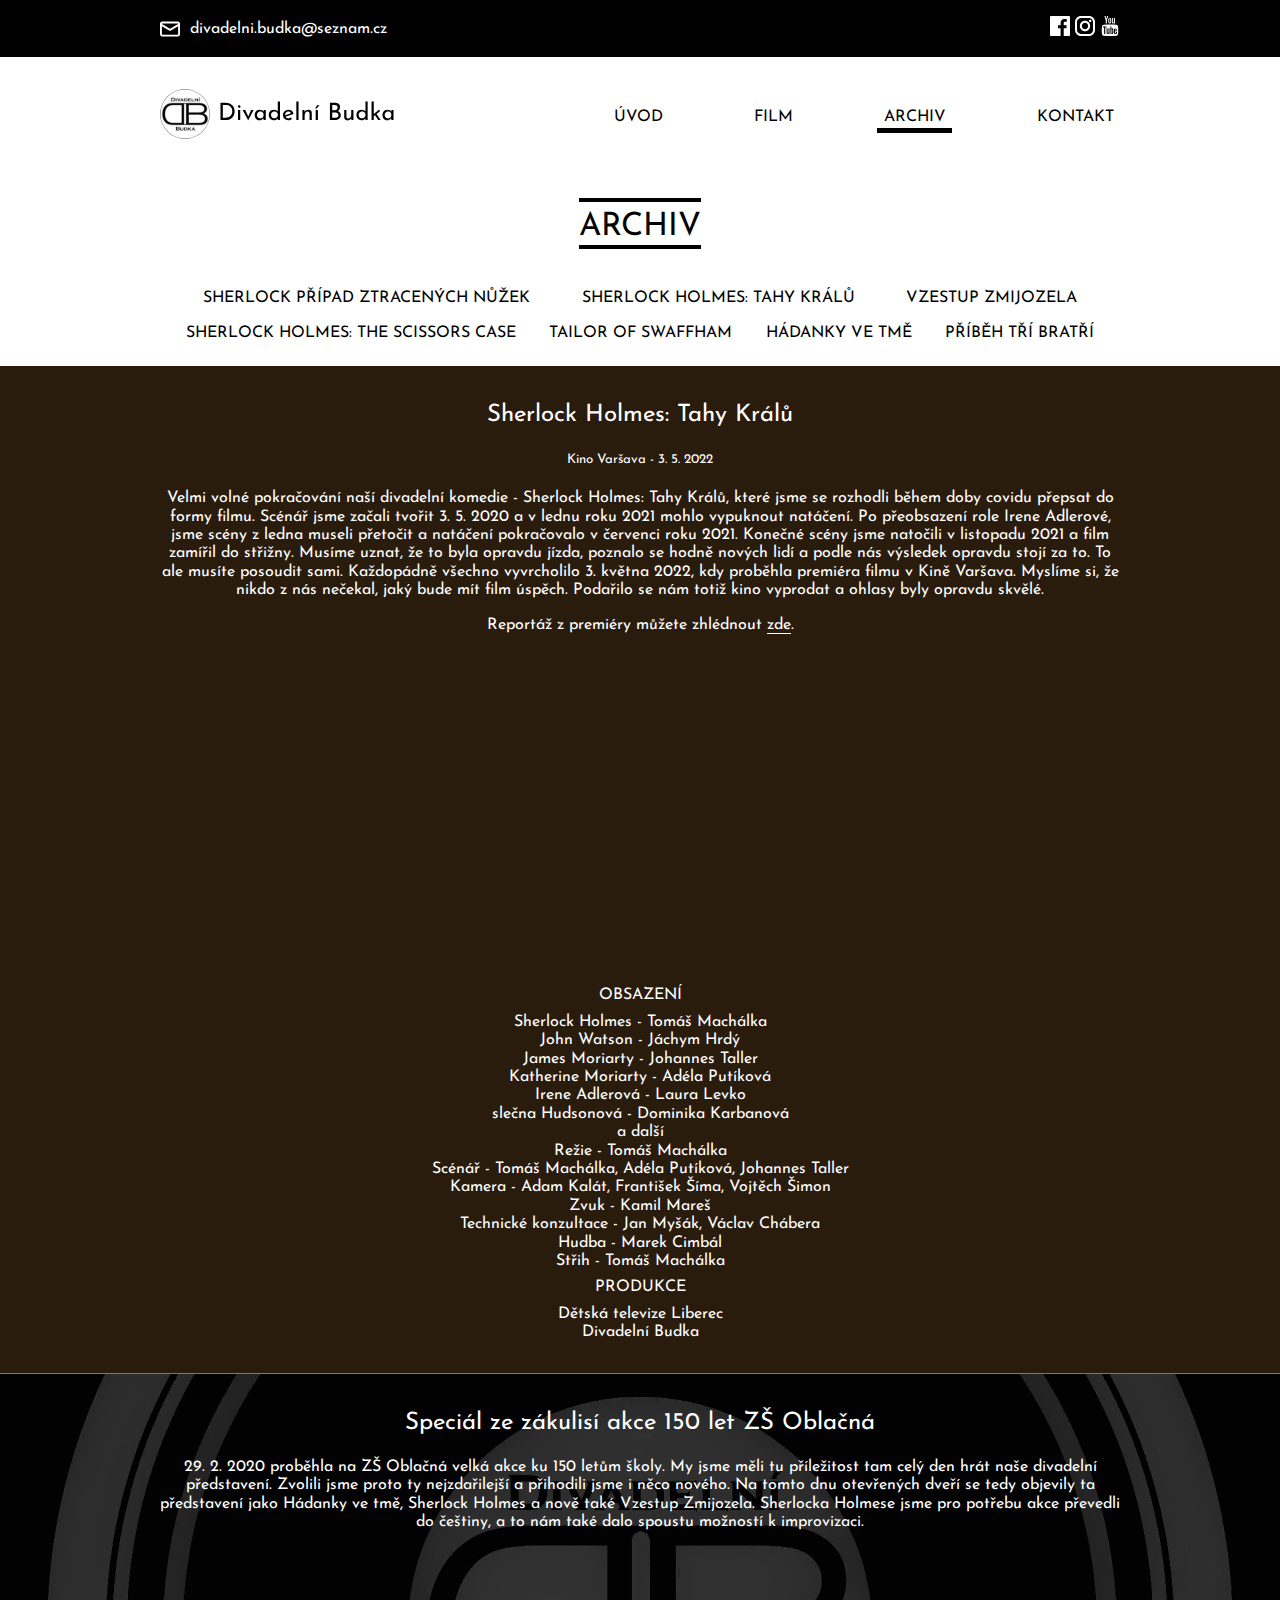
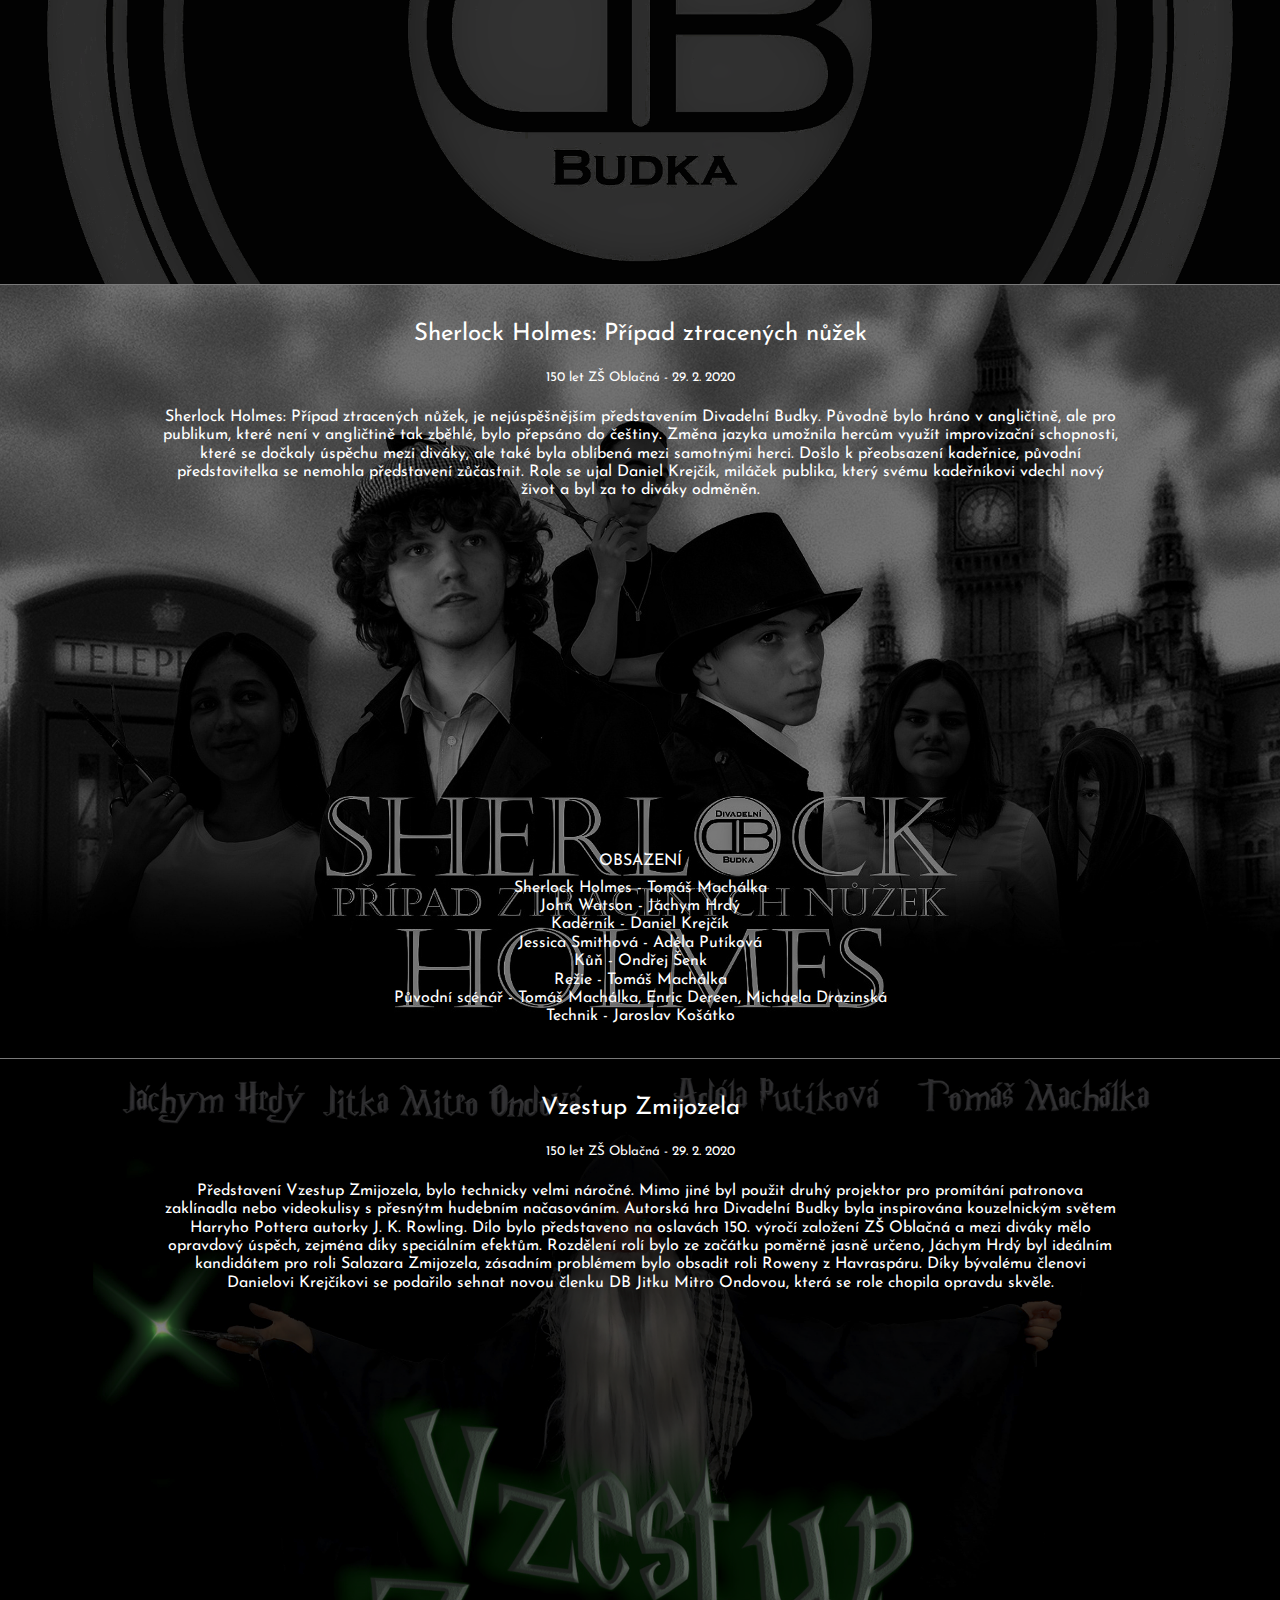
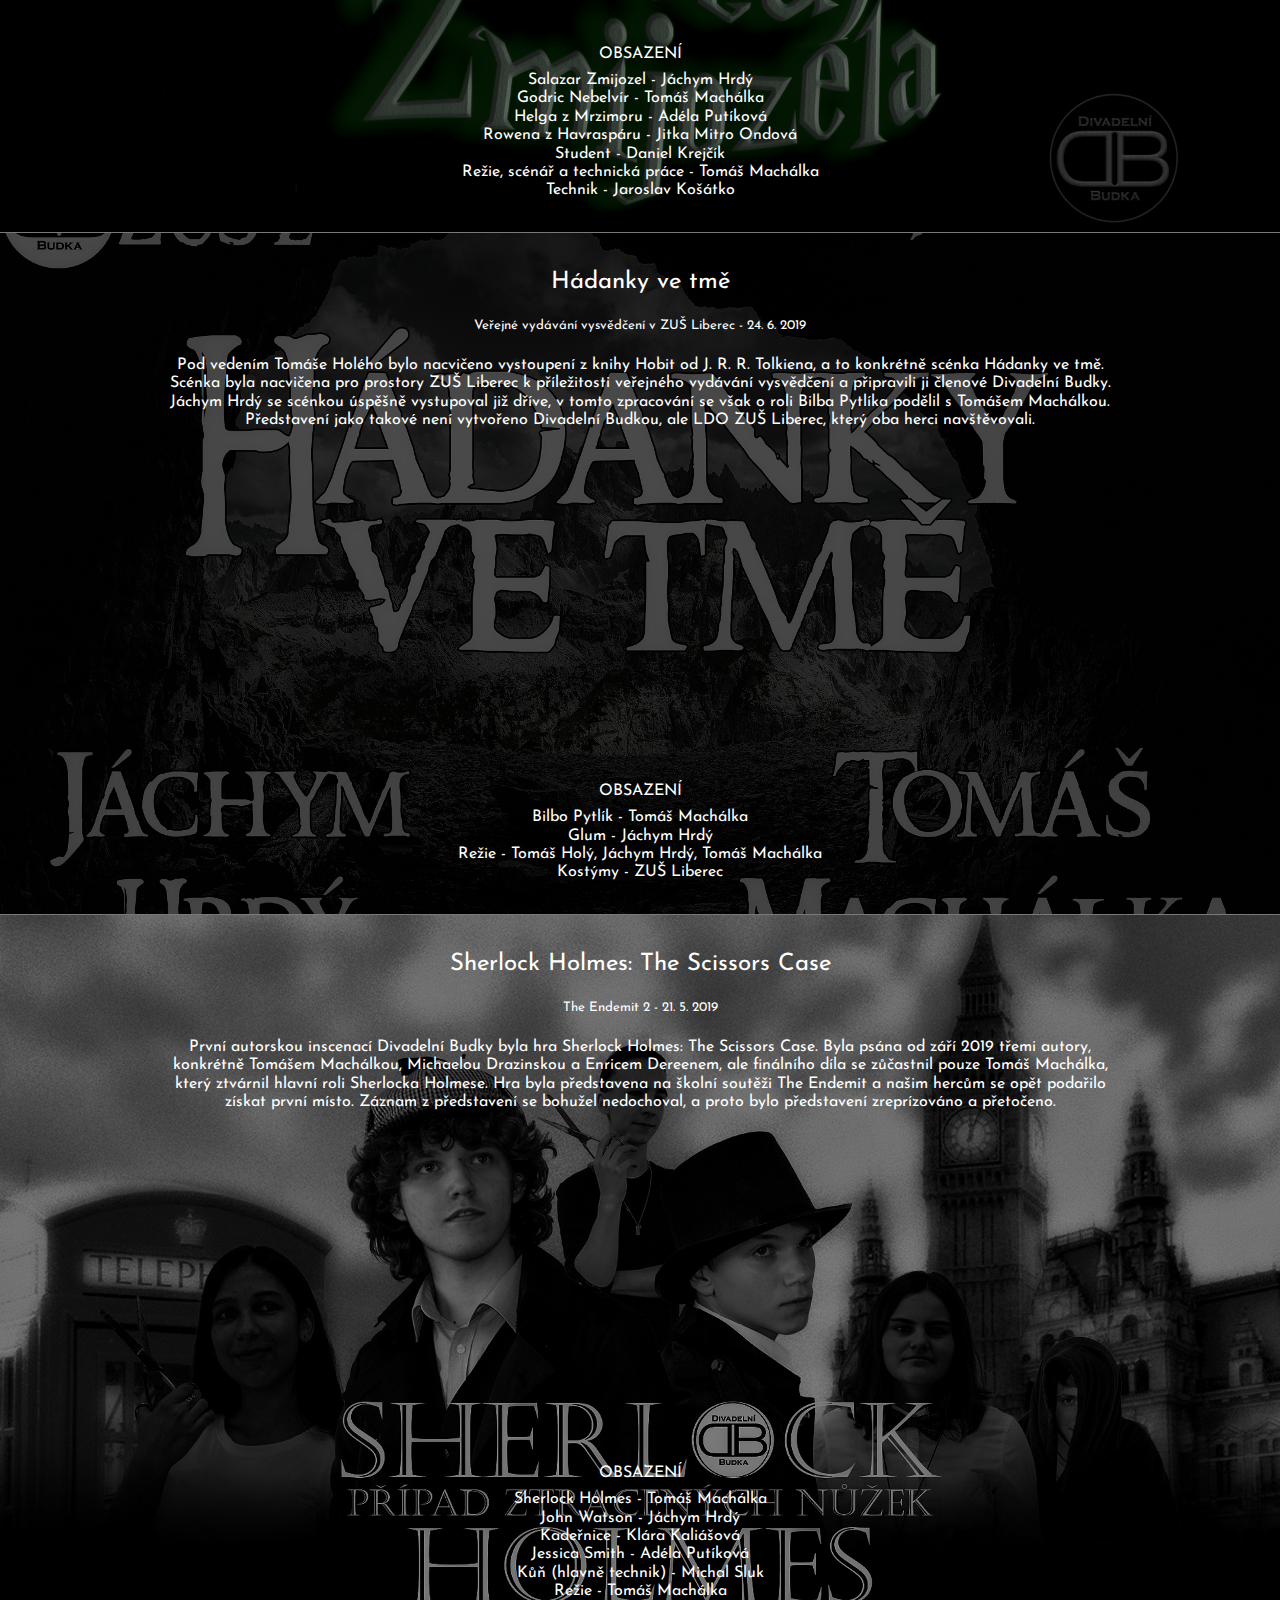
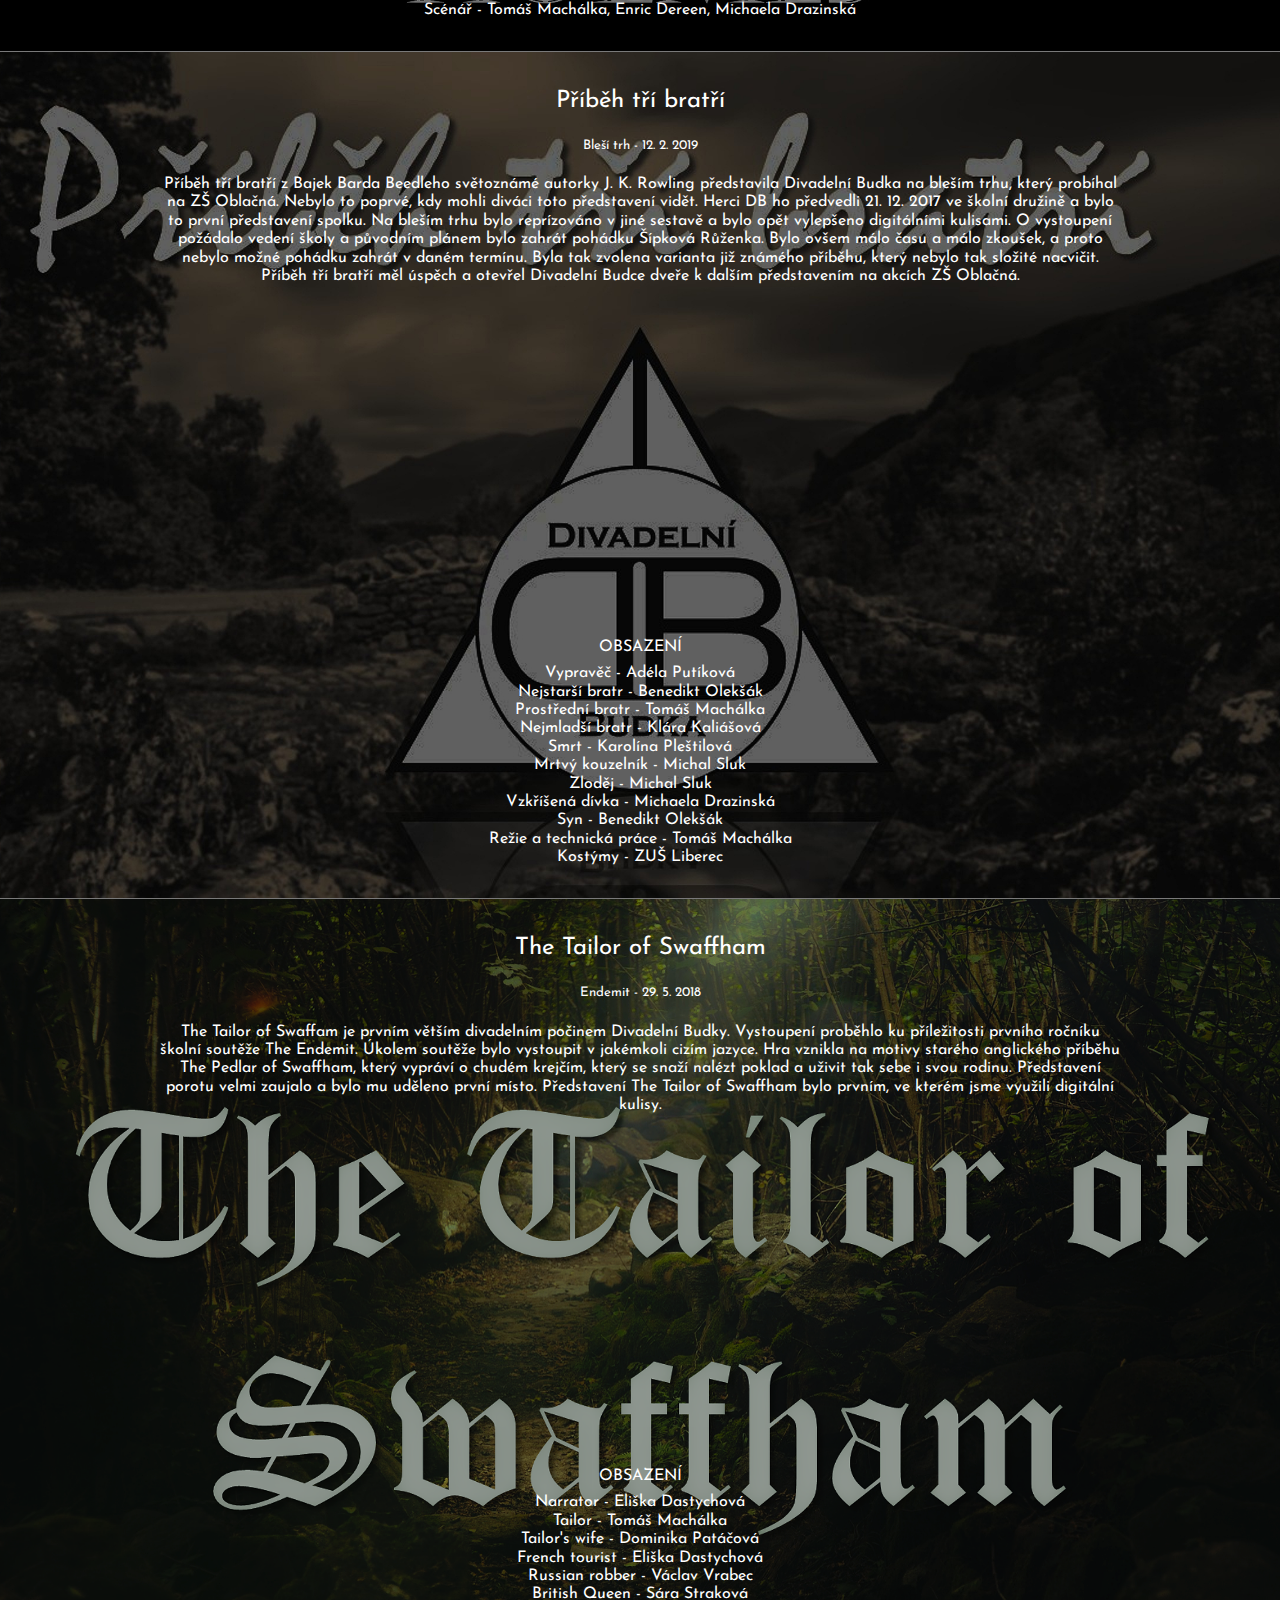
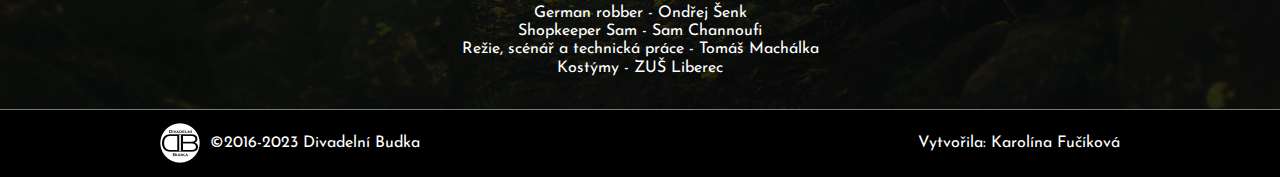
==== archiv.html @ d138148d "obsazení a velikosti img" ====
<!DOCTYPE html>
<html lang="cs">
<head>
    <meta charset="UTF-8">
    <meta http-equiv="X-UA-Compatible" content="IE=edge">
    <meta name="viewport" content="width=device-width, initial-scale=1.0">
    <link rel="shortcut icon" href="logo/DB-logo.png" type="image/x-icon">
    <link rel="stylesheet" href="./styles/main.css">
    <link rel="stylesheet" href="./styles/normalize.css">
    <link rel="stylesheet" href="./styles/hamburger.css">
    <link rel="preconnect" href="https://fonts.googleapis.com">
    <link rel="preconnect" href="https://fonts.gstatic.com" crossorigin>
    <link href="https://fonts.googleapis.com/css2?family=Josefin+Sans:ital,wght@0,300;0,400;0,700;1,400&display=swap" rel="stylesheet">
    <script src="./hamburger.js"></script>
    <title>Divadelní Budka | Archiv</title>
</head>
<body>
    <header class="header">
        <div class="header__blackline">
            <a class="header__email" href="mailto://divadelni.budka@seznam.cz">
                <img src="./logo/email-logo.svg" alt="email">
                <p class="header__email--text">divadelni.budka@seznam.cz</p>
            </a>
        <div class="header__social-networks">
            <a href="https://www.facebook.com/Divadelnibudka">
                <img src="./logo/facebook-logo.svg" alt="Facebook">
            </a>
            <a href="https://www.instagram.com/divadelni.budka/">
                <img src="./logo/instagram-logo.svg" alt="Instagram">
            </a>
            <a href="https://www.youtube.com/@divadelnibudka9153">
                <img src="./logo/youtube-logo.svg" alt="YouTube">
            </a>
        </div>
    </div>
    <div class="header__navigace">
        <div class="hamburger-row">
            <div class="navbar__logoipsum">
                <a href="./index.html" class="navbar__logo img-responsive header__logo"><img src="./logo/DB-nazev.svg" alt="Divadelní Budka"></a>
            </div>
                <a href="javascript:void(0)" class="hamburger hamburger-btn hamburger-zone">
                    <span></span>
                    <span></span>
                    <span></span>
                </a>
            </div>
            <nav class="navbar hamburger-nav hamburger-zone">
                <menu class="nav__pages">
                    <li class="nav-item">
                        <a class="nav-link" href="./index.html">ÚVOD</a>
                    </li>
                    <li class="nav-item">
                        <a class="nav-link" href="./film.html">FILM</a>
                    </li>
                    <li class="nav-item this-page">
                        <a class="nav-link" href="./archiv.html">ARCHIV</a>
                    </li>
                    <li class="nav-item">
                        <a class="nav-link" href="./kontakt.html">KONTAKT</a>
                    </li>
                </menu>
            </nav>
        </div>
    </header>
    <main>
        <div class="h1__blok"><h1 class="nadpis-h1">ARCHIV</h1></div>
        <div class="archiv__obsah">
            <a href="#Pripad-ztracenych-nuzek">SHERLOCK PŘÍPAD ZTRACENÝCH NŮŽEK</a>
            <a href="#Tahy-kralu">SHERLOCK HOLMES: TAHY KRÁLŮ</a>
            <a href="#Vzestup-zmijozela">VZESTUP ZMIJOZELA</a>
            <a href="#The-scissors-case">SHERLOCK HOLMES: THE SCISSORS CASE</a>
            <a href="#Tailor-of-Swaffham">TAILOR OF SWAFFHAM</a>
            <a href="#Hadanky-ve-tme">HÁDANKY VE TMĚ</a>
            <a href="#Tri-bratri">PŘÍBĚH TŘÍ BRATŘÍ</a>
        </div>
        <section class="archiv__Tahy-kralu" id="Tahy-kralu">
            <h2>Sherlock Holmes: Tahy Králů</h2>
            <h5>Kino Varšava - 3. 5. 2022</h5>
            <p>
                Velmi volné pokračování naší divadelní komedie - Sherlock Holmes: Tahy Králů, které jsme se rozhodli během doby covidu přepsat do formy filmu. Scénář jsme začali tvořit 3. 5. 2020 a v lednu roku 2021 mohlo vypuknout natáčení. Po přeobsazení role Irene Adlerové, jsme scény z ledna museli přetočit a natáčení pokračovalo v červenci roku 2021. Konečné scény jsme natočili v listopadu 2021 a film zamířil do střižny. Musíme uznat, že to byla opravdu jízda, poznalo se hodně nových lidí a podle nás výsledek opravdu stojí za to. To ale musíte posoudit sami. Každopádně všechno vyvrcholilo 3. května 2022, kdy proběhla premiéra filmu v Kině Varšava. Myslíme si, že nikdo z nás nečekal, jaký bude mít film úspěch. Podařilo se nám totiž kino vyprodat a ohlasy byly opravdu skvělé.
            </p>
            <p>Reportáž z premiéry můžete zhlédnout <a class="odkaz" href="https://www.youtube.com/watch?v=6dppQTS72eI">zde</a>.</p>
            <iframe class="youtube YT-desktop" src="https://www.youtube.com/embed/_wMPnLqng00" title="YouTube video player" allow="accelerometer; autoplay; clipboard-write; encrypted-media; gyroscope; picture-in-picture; web-share" allowfullscreen></iframe>
            <dl class="archiv__obsazeni">
                <dt>OBSAZENÍ</dt>
                    <dd>Sherlock Holmes - Tomáš Machálka</dd>
                    <dd>John Watson - Jáchym Hrdý</dd>
                    <dd>James Moriarty - Johannes Taller</dd>
                    <dd>Katherine Moriarty - Adéla Putíková</dd>
                    <dd>Irene Adlerová - Laura Levko</dd>
                    <dd>slečna Hudsonová - Dominika Karbanová</dd>
                    <dd>a další</dd>
                    <dd>Režie - Tomáš Machálka</dd>
                    <dd>Scénář - Tomáš Machálka, Adéla Putíková, Johannes Taller</dd>
                    <dd>Kamera - Adam Kalát, František Šíma, Vojtěch Šimon</dd>
                    <dd>Zvuk - Kamil Mareš</dd>
                    <dd>Technické konzultace - Jan Myšák, Václav Chábera</dd>
                    <dd>Hudba - Marek Cimbál</dd>
                    <dd>Střih - Tomáš Machálka</dd>
                <dt>PRODUKCE</dt>
                    <dd>Dětská televize Liberec</dd>
                    <dd>Divadelní Budka</dd>
            </dl>
        </section>
        <section class="archiv__Special" id="Special">
            <h2>Speciál ze zákulisí akce 150 let ZŠ Oblačná</h2>
            <p>29. 2. 2020 proběhla na ZŠ Oblačná velká akce ku 150 letům školy. My jsme měli tu příležitost tam celý den hrát naše divadelní představení. Zvolili jsme proto ty nejzdařilejší a přihodili jsme i něco nového. Na tomto dnu otevřených dveří se tedy objevily ta představení jako Hádanky ve tmě, Sherlock Holmes a nově také Vzestup Zmijozela. Sherlocka Holmese jsme pro potřebu akce převedli do češtiny, a to nám také dalo spoustu možností k improvizaci.</p>
            <iframe class="youtube YT-desktop" src="https://www.youtube.com/embed/muy4hFz725M" title="YouTube video player" allow="accelerometer; autoplay; clipboard-write; encrypted-media; gyroscope; picture-in-picture; web-share" allowfullscreen></iframe>
        </section>
        <section class="archiv__Pripad-ztracenych-nuzek" id="Pripad-ztracenych-nuzek">
            <h2>Sherlock Holmes: Případ ztracených nůžek</h2>
            <h5>150 let ZŠ Oblačná - 29. 2. 2020</h5>
            <p>
                Sherlock Holmes: Případ ztracených nůžek, je nejúspěšnějším představením Divadelní Budky. Původně bylo hráno v angličtině, ale pro publikum, které není v angličtině tak zběhlé, bylo přepsáno do češtiny. Změna jazyka umožnila hercům využít improvizační schopnosti, které se dočkaly úspěchu mezi diváky, ale také byla oblíbená mezi samotnými herci.
                Došlo k přeobsazení kadeřnice, původní představitelka se nemohla představení zůčastnit. Role se ujal Daniel Krejčík, miláček publika, který svému kadeřníkovi vdechl nový život a byl za to diváky odměněn.
            </p>
            <iframe class="youtube YT-desktop" src="https://www.youtube.com/embed/k-x8Bx9_5eA" title="YouTube video player" allow="accelerometer; autoplay; clipboard-write; encrypted-media; gyroscope; picture-in-picture; web-share" allowfullscreen></iframe>
            <dl class="archiv__obsazeni">
                <dt>OBSAZENÍ</dt>
                    <dd>Sherlock Holmes - Tomáš Machálka</dd>
                    <dd>John Watson - Jáchym Hrdý</dd>
                    <dd>Kaděrník - Daniel Krejčík</dd>
                    <dd>Jessica Smithová - Adéla Putíková</dd>
                    <dd>Kůň - Ondřej Šenk</dd>
                    <dd>Režie - Tomáš Machálka</dd>
                    <dd>Původní scénář - Tomáš Machálka, Enric Dereen, Michaela Drazinská</dd>
                    <dd>Technik - Jaroslav Košátko</dd>
            </dl>
        </section>
        <section class="archiv__Vzestup-zmijozela" id="Vzestup-zmijozela">
            <h2>Vzestup Zmijozela</h2>
            <h5>150 let ZŠ Oblačná - 29. 2. 2020</h5>
            <p>
                Představení Vzestup Zmijozela, bylo technicky velmi náročné. Mimo jiné byl použit druhý projektor pro promítání patronova zaklínadla nebo videokulisy s přesnýtm hudebním načasováním. Autorská hra Divadelní Budky byla inspirována kouzelnickým světem Harryho Pottera autorky J. K. Rowling. Dílo bylo představeno na oslavách 150. výročí založení ZŠ Oblačná a mezi diváky mělo opravdový úspěch, zejména díky speciálním efektům.
                Rozdělení rolí bylo ze začátku poměrně jasně určeno, Jáchym Hrdý byl ideálním kandidátem pro roli Salazara Zmijozela, zásadním problémem bylo obsadit roli Roweny z Havraspáru. Díky bývalému členovi Danielovi Krejčíkovi se podařilo sehnat novou členku DB Jitku Mitro Ondovou, která se role chopila opravdu skvěle.
            </p>
            <iframe class="youtube YT-desktop" src="https://www.youtube.com/embed/rLPzkimCRoA" title="YouTube video player" allow="accelerometer; autoplay; clipboard-write; encrypted-media; gyroscope; picture-in-picture; web-share" allowfullscreen></iframe>
           <dl class="archiv__obsazeni">
               <dt>OBSAZENÍ</dt>
                    <dd>Salazar Zmijozel - Jáchym Hrdý</dd>
                    <dd>Godric Nebelvír - Tomáš Machálka</dd>
                    <dd>Helga z Mrzimoru - Adéla Putíková</dd>
                    <dd>Rowena z Havraspáru - Jitka Mitro Ondová</dd>
                    <dd>Student - Daniel Krejčík</dd>
                    <dd>Režie, scénář a technická práce - Tomáš Machálka</dd>
                    <dd>Technik - Jaroslav Košátko</dd>
           </dl>
        </section>
        <section class="archiv__Hadanky-ve-tme" id="Hadanky-ve-tme">
            <h2>Hádanky ve tmě</h2>
            <h5>Veřejné vydávání vysvědčení v ZUŠ Liberec - 24. 6. 2019</h5>
            <p>
                Pod vedením Tomáše Holého bylo nacvičeno vystoupení z knihy Hobit od J. R. R. Tolkiena, a to konkrétně scénka Hádanky ve tmě. Scénka byla nacvičena pro prostory ZUŠ Liberec k příležitosti veřejného vydávání vysvědčení a připravili ji členové Divadelní Budky. Jáchym Hrdý se scénkou úspěšně vystupoval již dříve, v tomto zpracování se však o roli Bilba Pytlíka podělil s Tomášem Machálkou.
                Představení jako takové není vytvořeno Divadelní Budkou, ale LDO ZUŠ Liberec, který oba herci navštěvovali.
            </p>
            <iframe class="youtube YT-desktop" src="https://www.youtube.com/embed/2trIBCIRC38" title="YouTube video player" allow="accelerometer; autoplay; clipboard-write; encrypted-media; gyroscope; picture-in-picture; web-share" allowfullscreen></iframe>
            <dl class="archiv__obsazeni">
                <dt>OBSAZENÍ</dt>
                    <dd>Bilbo Pytlík - Tomáš Machálka</dd>
                    <dd>Glum - Jáchym Hrdý</dd>
                    <dd>Režie - Tomáš Holý, Jáchym Hrdý, Tomáš Machálka</dd>
                    <dd>Kostýmy - ZUŠ Liberec</dd>
            </dl>
        </section>
        <section class="archiv__The-scissors-case" id="The-scissors-case">
            <h2>Sherlock Holmes: The Scissors Case </h2>
            <h5>The Endemit 2 - 21. 5. 2019</h5>
            <p>
                První autorskou inscenací Divadelní Budky byla hra Sherlock Holmes: The Scissors Case. Byla psána od září 2019 třemi autory, konkrétně Tomášem Machálkou, Michaelou Drazinskou a Enricem Dereenem, ale finálního díla se zůčastnil pouze Tomáš Machálka, který ztvárnil hlavní roli Sherlocka Holmese. Hra byla představena na školní soutěži The Endemit a našim hercům se opět podařilo získat první místo.
                Záznam z představení se bohužel nedochoval, a proto bylo představení zreprízováno a přetočeno.
            </p>
            <iframe class="youtube YT-desktop" src="https://www.youtube.com/embed/baWAMDrmeTw" title="YouTube video player" allow="accelerometer; autoplay; clipboard-write; encrypted-media; gyroscope; picture-in-picture; web-share" allowfullscreen></iframe>
            <dl class="archiv__obsazeni">
                <dt>OBSAZENÍ</dt>
                    <dd>Sherlock Holmes - Tomáš Machálka</dd>
                    <dd>John Watson - Jáchym Hrdý</dd>
                    <dd>Kadeřnice - Klára Kaliášová</dd>
                    <dd>Jessica Smith - Adéla Putíková</dd>
                    <dd>Kůň (hlavně technik) - Michal Sluk</dd>
                    <dd>Režie - Tomáš Machálka</dd>
                    <dd>Scénář - Tomáš Machálka, Enric Dereen, Michaela Drazinská</dd>
            </dl>
        </section>
        <section class="archiv__Tri-bratri" id="Tri-bratri">
            <h2>Příběh tří bratří</h2>
            <h5>Bleší trh - 12. 2. 2019</h5>
            <p>
                Příběh tří bratří z Bajek Barda Beedleho světoznámé autorky J. K. Rowling představila Divadelní Budka na bleším trhu, který probíhal na ZŠ Oblačná. Nebylo to poprvé, kdy mohli diváci toto představení vidět. Herci DB ho předvedli 21. 12. 2017 ve školní družině a bylo to první představení spolku. Na bleším trhu bylo reprízováno v jiné sestavě a bylo opět vylepšeno digitálními kulisami.
                O vystoupení požádalo vedení školy a původním plánem bylo zahrát pohádku Šípková Růženka. Bylo ovšem málo času a málo zkoušek, a proto nebylo možné pohádku zahrát v daném termínu. Byla tak zvolena varianta již známého příběhu, který nebylo tak složité nacvičit. Příběh tří bratří měl úspěch a otevřel Divadelní Budce dveře k dalším představením na akcích ZŠ Oblačná.
            </p>
            <iframe class="youtube YT-desktop" src="https://www.youtube.com/embed/TlSxQlSab_4" title="YouTube video player" allow="accelerometer; autoplay; clipboard-write; encrypted-media; gyroscope; picture-in-picture; web-share" allowfullscreen></iframe>
            <dl class="archiv__obsazeni">
                <dt>OBSAZENÍ</dt>
                    <dd>Vypravěč - Adéla Putíková</dd>
                    <dd>Nejstarší bratr - Benedikt Olekšák</dd>
                    <dd>Prostřední bratr - Tomáš Machálka</dd>
                    <dd>Nejmladší bratr - Klára Kaliášová</dd>
                    <dd>Smrt - Karolína Pleštilová</dd>
                    <dd>Mrtvý kouzelník - Michal Sluk</dd>
                    <dd>Zloděj - Michal Sluk</dd>
                    <dd>Vzkříšená dívka - Michaela Drazinská</dd>
                    <dd>Syn - Benedikt Olekšák</dd>
                    <dd>Režie a technická práce - Tomáš Machálka</dd>
                    <dd>Kostýmy - ZUŠ Liberec</dd>
            </dl>
        </section>
        <section class="archiv__Tailor-of-Swaffham" id="Tailor-of-Swaffham">
            <h2>The Tailor of Swaffham</h2>
            <h5>Endemit - 29. 5. 2018</h5>
            <p>
                The Tailor of Swaffam je prvním větším divadelním počinem Divadelní Budky. Vystoupení proběhlo ku příležitosti prvního ročníku školní soutěže The Endemit. Úkolem soutěže bylo vystoupit v jakémkoli cizím jazyce. Hra vznikla na motivy starého anglického příběhu The Pedlar of Swaffham, který vypráví o chudém krejčím, který se snaží nalézt poklad a uživit tak sebe i svou rodinu. Představení porotu velmi zaujalo a bylo mu uděleno první místo.
                Představení The Tailor of Swaffham bylo prvním, ve kterém jsme využili digitální kulisy.
            </p>
            <iframe class="youtube YT-desktop" src="https://www.youtube.com/embed/BgvVhQEZX3c" title="YouTube video player" allow="accelerometer; autoplay; clipboard-write; encrypted-media; gyroscope; picture-in-picture; web-share" allowfullscreen></iframe>
            <dl class="archiv__obsazeni">
                <dt>OBSAZENÍ</dt>
                    <dd>Narrator - Eliška Dastychová</dd>
                    <dd>Tailor - Tomáš Machálka</dd>
                    <dd>Tailor's wife - Dominika Patáčová</dd>
                    <dd>French tourist - Eliška Dastychová</dd>
                    <dd>Russian robber - Václav Vrabec</dd>
                    <dd>British Queen - Sára Straková</dd>
                    <dd>German robber - Ondřej Šenk</dd>
                    <dd>Shopkeeper Sam - Sam Channoufi</dd>
                    <dd>Režie, scénář a technická práce - Tomáš Machálka</dd>
                    <dd>Kostýmy - ZUŠ Liberec</dd>
            </dl>
        </section>
    </main>
    <footer class="footer">
        <a href="./index.html">
            <div class="footer__year">
                <img src="./logo/DB-logo.png" alt="logo DB" class="footer__logo">
                <p class="footer__text">&copy;2016-2023 Divadelní Budka</p>
            </div>
        </a>
        <p class="footer__text-desktop">Vytvořila: Karolína Fučíková</p>
    </footer>

    <script>
        let scrollTop = () => window.scrollY;
        let scrollState = 0;
        let navClasses = document.querySelector(".header").classList;

        let scrollDetect = (e) => {
            var currentScroll = scrollTop();
            if (scrollTop() === 0) {
                navClasses.remove('collapse');
                navClasses.remove('open');
            } else if (currentScroll > scrollState) {
                navClasses.remove('open');
                navClasses.add('collapse');
            } else {
                navClasses.remove('collapse');
                navClasses.add('open');
            }
            // Set previous scroll position
            scrollState = scrollTop();
        };

        window.addEventListener("scroll", scrollDetect);
    </script>

</body>
</html>
---- styles/main.css ----
:root{
    --Cerna: #000000;
    --Bila: #FFFFFF;
    --Seda: #D9D9D9;
    --Sediva: #797979;
}


html {
    font-family: 'Josefin Sans', sans-serif;
}

a {
    text-decoration: none;
}

h1, h2, h5{
    font-weight: 400;
}

dt{
    margin: .5em 0;
}

dd {
    margin: 0;
}

.nadpis-h1{
    text-align: center;
    padding-top: .2em;
    margin-bottom: 0;
    border-bottom: 4px solid var(--Cerna);
    border-top: 4px solid var(--Cerna);
    width: fit-content;
}

.h1__blok{
    display: flex;
    justify-content: center;
    margin-bottom: 2em;
}

.bold{
    font-weight: bold;
}

.odkaz{
    color: var(--Bila);
    border-bottom: 1px solid var(--Bila);
}

.fornow{
    display: none;
}

/*HEADER*/

.header{
    position: sticky;
    left: 0;
    right: 0;
    top: 0;
    z-index: 1;
}

.collapse {
    transform: translateY(-100%);
    transition: transform .5s;
}
.open {
    transform: translateY(0%);
    transition: transform .3s;
}

.header__blackline{
    display: flex;
    justify-content: space-between;
    background-color: black;
    padding: 1em;
}

.header__email{
    display: flex;
    align-items: center;
    gap: 10px;
}

.header__email--text{
    margin: 0;
    color: white;
}

/*NAVIGACE*/

.nav-link{
    color: var(--Cerna);
}

.navbar{
    position: absolute;
    width: 75vw;
    transition: 1s;
    right: 0;
}

.nav-item{
    display: block;
    text-align: left;
    border-bottom: 2px solid var(--Seda);
    padding: .8em 0 .5em 1em;
}

/*HAMBURGER MENU*/

.hamburger {
    display: block;
}

.hamburger-nav {
    background-color: var(--Bila);
    border-top: 2px solid var(--Seda);
    /*height: calc(100vh - 4px);*/
    height: 100vh;
}

.hamburger-nav {
    transform: scaleY(0);
    transition: .5s;
    transform-origin: top;
}

.hamburger-row {
    display: flex;
    justify-content: space-between;
    flex-wrap: nowrap;
    align-items: center;
    padding: 1em;
    color: var(--Cerna);
    background-color: var(--Bila);
}
.hamburger-nav menu {
    margin: 0;
    padding: 0;
}

@media screen and (min-width: 768px) {
    .hamburger-btn {
        display: none;
    }

    .hamburger-nav {
        transform: none;
        background-color: var(--Bila);
        border: none;
        height: auto;
    }

    .hamburger-row {
        display: flex;
        justify-content: space-between;
        color: var(--Cerna);
        align-content: center;
        padding: 0;
    }
}

/*ÚVOD*/

.novinky{
    display: flex;
    justify-content: center;
    flex-direction: column;
    align-items: center;
}

.novinky__blok{
    max-width: 550px;
}

.uvod__novinky--img{
    width: 100%;
    height: 100%;
    object-fit: cover;
    border-radius: 50px;
    overflow: hidden;
}

.uvod__text{
    text-align: center;
}

.uvod__img{
    margin: 0 1em 1em 1em;
}

.uvod__img img{
    width: 100%;
    height: 100%;
    padding: 0;
    margin: 0;
    object-fit: cover;
}

/*FILM*/

.film__sec1{
    background-image: linear-gradient(#5a310b, #643e15, #6b4319, #523210, #744a28, #5a310b, #643e15, #6b4319, #130D06);
    color: var(--Bila);
    text-align: center;
    padding-top: 1em;
}

.film__sec1--text1{
    color: var(--Bila);
    text-align: center;
    margin: 0;
    padding: 0 1em;
}

.film__sec1--text2{
    color: var(--Bila);
    margin: 0;
    padding: 1em;
    text-align: left;
}

.film__plakat{
    margin: 0;
}

.film__plakat-img{
    width: 100%;
    height: 100%;
    object-fit: cover;
    background-color: #7D4C18;
}

.hodnoceni{
    display: flex;
    align-items: center;
    gap: 5px;
    justify-content: flex-start;
}

.logo-hodnoceni{
    width: 100%;
    object-fit: cover;
    max-width: 120px;
}

.logo-imdb{
    width: 100%;
    object-fit: cover;
    max-width: 75px;
}

.film__sec-trailer{
    text-align: center;
    border-bottom: 1px solid var(--Sediva);
    padding: 1em;
}

.YT-trailer{
    min-width: 300px;
    max-width: 560px;
    width: 100%;
    min-height: 180px;
    border: none;
}

.film__film-o-filmu{
    text-align: center;
    padding: 1em;
    background-image: linear-gradient(#ffffff, #dadada, #c4c4c4, #aaaaaa, #868686, #616161, #4e4e4e, #3a3a3a, #313131, #181818, #000000);
}

.youtube{
    min-width: 300px;
    max-width: 500px;
    width: 100%;
    min-height: 185px;
    max-height: 315px;
    border: none;
}

@media screen and (min-width: 450px){

    .YT-trailer, .youtube{
        min-height: 235px;
    }

}

.film__soundrack{
    text-align: center;
    background-color: var(--Cerna);
    color: var(--Bila);
    padding: 1em;
}

.film__soundrack audio{
    max-width: 240px;
}

.first-soundtrack{
    border-top: 1px solid var(--Seda)
}

.soundtrack{
    display: flex;
    align-items: center;
    background-color: var(--Cerna);
    color: var(--Bila);
    border-bottom: 1px solid var(--Seda);
    /*justify-content: center;*/
    padding: .5em;
    justify-content: space-between;
}

.soundtrack__blok{
    display: flex;
    align-items: center;
    min-width: 160px;
}

.soundtrack__number{
    font-size: 3em;
    margin: 0;
    padding: 0 .3em;
}

.soundtrack__text{
    padding: .5em 0;
}

.soundtrack__text p{
    margin: 0;
    text-align: left;
}

.film__galerie{
    text-align: center;
}

.picture{
    margin: 0;
}

.film__galerie--img{
    width: 100%;
    height: 100%;
    object-fit: cover;
}

.galerie__foto a{
    color: var(--Cerna);
}

.film__sponzori{
    text-align: center;
    color: var(--Bila);
    background-color: var(--Cerna);
    padding: 1em;
}

.sponzori{
    display: grid;
    grid-template-rows: 1fr 1fr;
    grid-template-columns: 1fr 1fr 1fr;
    justify-items: center;
    gap: 10px;
}

.sponzori__img{
    width: 100%;
    height: 100%;
    object-fit: contain;
    max-width: 200px;
}

/*ARCHIV*/

.archiv__obsah{
    display: flex;
    font-size: 1em;
    justify-content: space-evenly;
    flex-wrap: wrap;
    padding-bottom: 1em;
}

.archiv__obsah a{
    color: var(--Cerna);
    margin: .5em;
}

.archiv__Tahy-kralu{
    text-align: center;
    color: var(--Bila);
    background-image: url(../images/pozadi-velka-fotka-film.jpg);
    background-size: cover;
    background-position: center;
    padding: 1em;
    background-repeat: no-repeat;
    background-color: #2A1C0D;
}

.archiv__obsazeni p{
    margin: .2em;
}

.archiv__Special{
    text-align: center;
    color: var(--Bila);
    background-image: url(../images/pozadi-special.png);
    background-size: cover;
    background-position: center;
    padding: 1em;
    background-repeat: no-repeat;
    background-color: #404040;
    border-bottom: 1px solid var(--Sediva);
    border-top: 1px solid var(--Sediva);
}

.archiv__Pripad-ztracenych-nuzek, .archiv__The-scissors-case{
    text-align: center;
    color: var(--Bila);
    background-image: url(../images/pozadi-pripad-ztracenych-nuzek.jpg);
    background-size: cover;
    background-position: center;
    padding: 1em;
    background-repeat: no-repeat;
    background-color: #535353;
    border-bottom: 1px solid var(--Sediva);
}

.archiv__Vzestup-zmijozela{
    text-align: center;
    color: var(--Bila);
    background-image: url(../images/pozadi-vzestup-zmijozela.png);
    background-size: cover;
    background-position: center;
    padding: 1em;
    background-repeat: no-repeat;
    background-color: #0B1E0A;
}

.archiv__Hadanky-ve-tme{
    text-align: center;
    color: var(--Bila);
    background-image: url(../images/pozadi-hadanky-ve-tme.jpg);
    background-size: cover;
    background-position: center;
    padding: 1em;
    background-repeat: no-repeat;
    background-color: #414141;
    border-top: 1px solid var(--Sediva);
    border-bottom: 1px solid var(--Sediva);
}

.archiv__Tri-bratri{
    text-align: center;
    color: var(--Bila);
    background-image: url(../images/pozadi-pribeh-tri-bratri.jpg);
    background-size: cover;
    background-position: center;
    padding: 1em;
    background-repeat: no-repeat;
    background-color: #554F48;
    border-bottom: 1px solid var(--Sediva);
}

.archiv__Tailor-of-Swaffham{
    text-align: center;
    color: var(--Bila);
    background-image: url(../images/pozadi-Tailor-of-Swaffham.png);
    background-size: cover;
    background-position: center;
    padding: 1em;
    background-repeat: no-repeat;
    background-color: #1B1D13;
}

/*KONTAKT*/

.kontakt--text{
    text-align: center;
}

.kontakt__Adela-Putikova, .kontakt__Tomas-Machalka{
    text-align: center;
}

.kontakt__osoby--text{
    padding: 0 1em 1em 1em;
    margin: 0;
}

.kontakt__Adela-Putikova--text, .kontakt__Tomas-Machalka--text{
    max-width: 550px;
}

.kontakt__picture{
    width: 100%;
    padding: 0;
    margin: 0;
    object-fit: contain;
}

/*FOOTER*/

.footer{
    display: flex;
    justify-content: center;
    background-color: black;
    padding: .5em;
    border-top: 1px solid var(--Sediva);
}

.footer__logo{
    width: 40px;
    padding: 0;
    margin: 0;
    object-fit: contain;
}

.footer__year{
    display: flex;
    align-items: center;
    gap: 10px;
}

.footer__text{
    color: white;
}

.footer__text-desktop{
    display: none;
}

/*MEDIAQ - MOBIL NA ŠÍŘKU*/

@media screen and (min-width: 768px){
/*Q-HEADER*/

.header__blackline{
    padding: 1em 2em;
}

/*Q-NAVIGACE*/

    .header__navigace{
        display: flex;
        align-items: center;
        padding: 2em 1em;
        justify-content: space-between;
        background-color: var(--Bila);
    }

    .navbar{
        display: flex;
        /*position: relative;*/
        justify-content: space-between;
        transition: none;
        right: 0;
        justify-content: right;
        margin: 0 2em;
        width: 60vw;
    }

    .nav__pages{
        display: flex;
        align-items: center;
        max-width: 600px;
        justify-content: space-between;
        width: 50vw;
    }

    .nav-item{
        display: flex;
        padding: 0.4em;
        border: none;
        justify-content: space-between;
    }

    .nav-item:hover{
        border-bottom: 5px solid var(--Cerna);
        padding-bottom: 0.1em;
    }

    .this-page{
        border-bottom: 5px solid var(--Cerna);
        padding-bottom: 0.1em;
    }
    
/*Q-ÚVOD*/

    .novinky__blok{
        max-width: 650px;
    }

/*Q-FILM*/  

    .film__sec1{
        display: flex;
        justify-content: center;
    }

    .film__sec1--plakat{
        display: flex;
        flex-direction: row-reverse;
        padding: 2em 1em 0 1em;
    }

    .film__sec1--text1{
        text-align: left;
        font-size: 1.12em; /*1.25em*/
        max-width: 320px;
    }

    .film__plakat{
       min-width: 400px;
       height: 100%;
       max-width: 450px;
    }

    .YT-trailer, .youtube{
        min-height: 315px;
        max-width: 560px;
    }
    
    .film-o-filmu{
        display: grid;
        justify-content: center;
        justify-items: center;
        grid-template-rows: 1fr 1fr 1fr;
        grid-template-columns: 1fr 1fr;
        gap: 10px;
    }

    .film-o-filmu__YT-desktop{
        min-width: 350px;
        min-height: 195px;
    }

    .film__galerie--img{
        object-fit: cover;
    }

    .film__galerie--foto{
        text-align: right;
    }

    .galerie__picture--wide{
        display: grid;
        grid-template-columns: repeat(3, 1fr);
        align-items: stretch;
        gap: 10px;
        margin-bottom: .8em;
    }
    
    .galerie__picture--high{
        display: grid;
        grid-template-columns: repeat(3, 1fr);
        align-items: stretch;
        gap: 10px;
    }

    /*Q-KONTAKT*/

    .kontakt__Tomas-Machalka{
        display: flex;
        justify-content: center;
        flex-direction: row-reverse;
        align-items: center;
        margin: auto 1em;
    }

    .kontakt__picture{
        min-width: 300px;
        max-width: 500px;
    }

    .kontakt__Adela-Putikova{
        display: flex;
        justify-content: center;
        align-items: center;
        margin: auto 1em;
    }

    /*Q-FOOTER**/
    .footer{
        justify-content: space-between;
        padding: .5em 1em;
    }

    .footer__text-desktop{
        display: flex;
        color: var(--Bila);
    }
}    

/*FUNKCE - GRID - TEBLET*/

@media screen and (min-width: 961px){

/*Q-HEADER*/

    .header__blackline{
        padding: 1em 10em;
    }

    .header__navigace{
        justify-content: space-between;
        padding: 2em 10em;
    }

    .navbar{
        position: relative;
        margin: 0;
    }

    .nav__pages{
        width: 40vw;
    }

/*Q-ÚVOD*/

    .uvod{
        margin: auto 10em;
    }

    .novinky__blok{
        max-width: 800px;
    }

/*Q-FILM*/   

    .film__sec1--blok{
        margin: auto 10em;
    }

    .film__sec1--text1{
        min-width: 330px;
    }

    .film-o-filmu__blok{
        margin: auto 10em;
    }

    .YT-trailer{
        max-height: 315px;
    }

     .film-o-filmu__YT-desktop{
        min-width: 400px;
        min-height: 220px;
    }

    .film__soundrack--blok{
        margin: auto 10em;
    }

    .film__galerie{
        margin: auto 10em;
    }

    .film__galerie, .sponzori{
        margin: auto 10em;
    }

/*Q-ARCHIV*/

    .archiv__obsah{
        margin: auto 10em;
    }

    .YT-desktop{
        min-height: 315px;
    }

    .archiv__Tahy-kralu, .archiv__Special, .archiv__Pripad-ztracenych-nuzek, .archiv__Vzestup-zmijozela, .archiv__Hadanky-ve-tme, .archiv__The-scissors-case, .archiv__Tri-bratri, .archiv__Tailor-of-Swaffham{
        padding: 1em 10em;
    }

/*Q-KONTAKT*/

    .kontakt--text, .kontakt__Tomas-Machalka, .kontakt__Adela-Putikova{
        margin: auto 10em;
    }

/*Q-FOOTER*/

    .footer{
        padding: .5em 10em;
    }

}

/*Q-DESKTOP*/

@media screen and (min-width: 1281px){

/*Q-HEADER*/

.header__blackline{
    padding: 1em 15em;
}

.header__navigace{
    justify-content: space-between;
    padding: 2em 15em;
}

/*Q-ÚVOD*/

.uvod{
    margin: auto 20em;
}

.novinky__blok{
    max-width: 950px;
}

/*Q-FILM*/   

.film__sec1--blok{
    margin: auto 20em;
}

.film__sec1--text1{
    font-size: 1.2em;
    min-width: 375px;
}

.film__plakat-img{
    max-width: 500px;
}

.film-o-filmu__blok, .film__soundrack--blok, .film__galerie, .film__galerie, .sponzori{
    margin: auto 20em;
}

/*Q-ARCHIV*/

.archiv__obsah{
    margin: auto 20em;
}

.archiv__Tahy-kralu, .archiv__Special, .archiv__Pripad-ztracenych-nuzek, .archiv__Vzestup-zmijozela, .archiv__Hadanky-ve-tme, .archiv__The-scissors-case, .archiv__Tri-bratri, .archiv__Tailor-of-Swaffham{
    padding: 1em 20em;
}

/*Q-KONTAKT*/

.kontakt--text, .kontakt__Tomas-Machalka, .kontakt__Adela-Putikova{
    margin: auto 20em;
}

/*Q-FOOTER*/

.footer{
    padding: .5em 20em;
}

}

@media screen and (min-width: 1435px){  

    .film-o-filmu__YT-desktop{
        min-height: 270px;
    }

}
---- styles/hamburger.css ----
.hamburger {
    --rotate-time: .15s;
    --move-time: .1s;
}

.hamburger {
    width: 60px;
    height: 45px;
    position: relative;
}
  
.hamburger span {
    position: absolute;
    height: 9px;
    width: 100%;
    background: black;
    left: 0;
}

.hamburger span:nth-child(1) { 
    top: 0px; 
}
.hamburger span:nth-child(2) { 
    top: 18px;
    transition: .5s;
}
  
.hamburger span:nth-child(3) { 
    bottom: 0px; 
}


@media screen and (max-width: 768px) { 
    .hamburger.active span {
        transform: translateY(0px);
    }

    .hamburger-nav.active {
        transform: scaleY(1);
    }

    .hamburger.active span:nth-child(1){
        transform: translateY(18px) rotate(45deg);
    }

    .hamburger.active span:nth-child(2){
        transform: translateX(200%);
        transition: .5s;
        overflow: hidden;
    }

    .hamburger.active span:nth-child(3){
        transform: translateY(-18px) rotate(-45deg);
    }
}

@media screen and (min-width: 768px){
    .hamburger-nav{
        transform: none;
    }
}
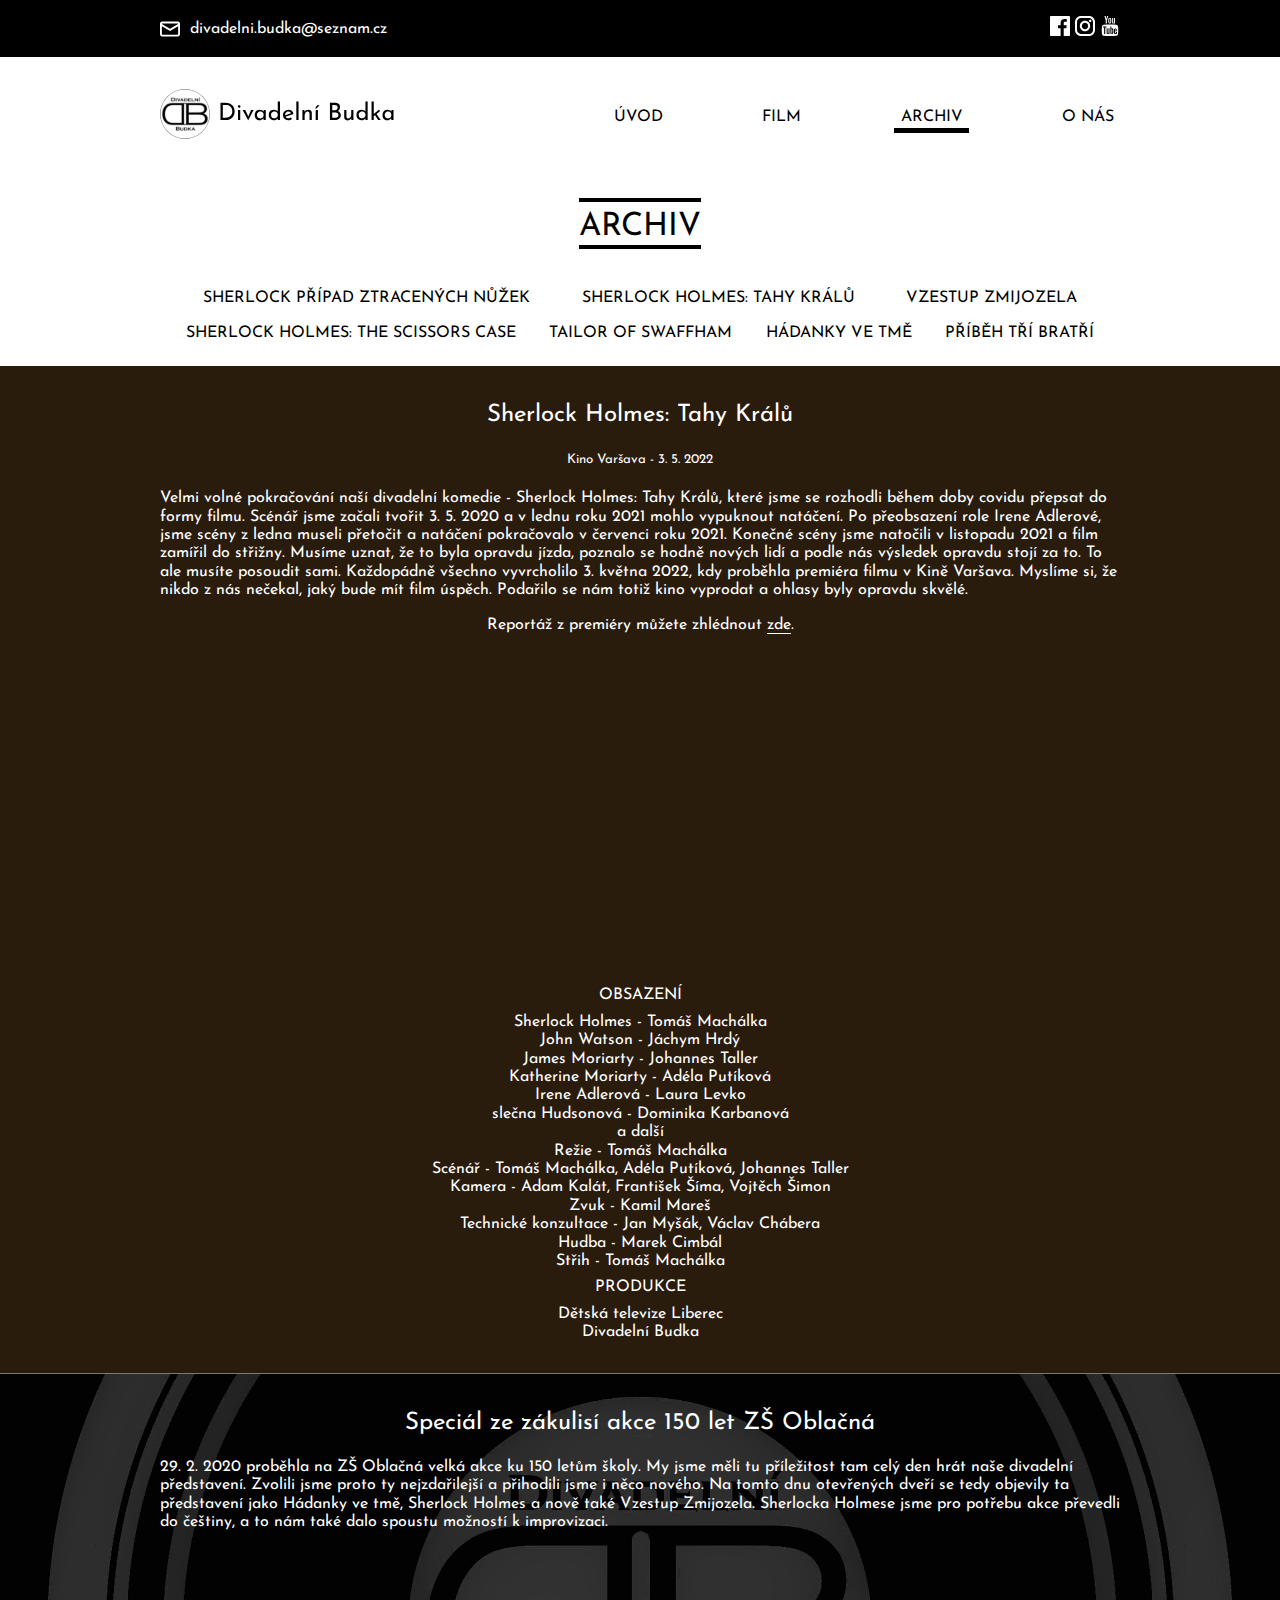
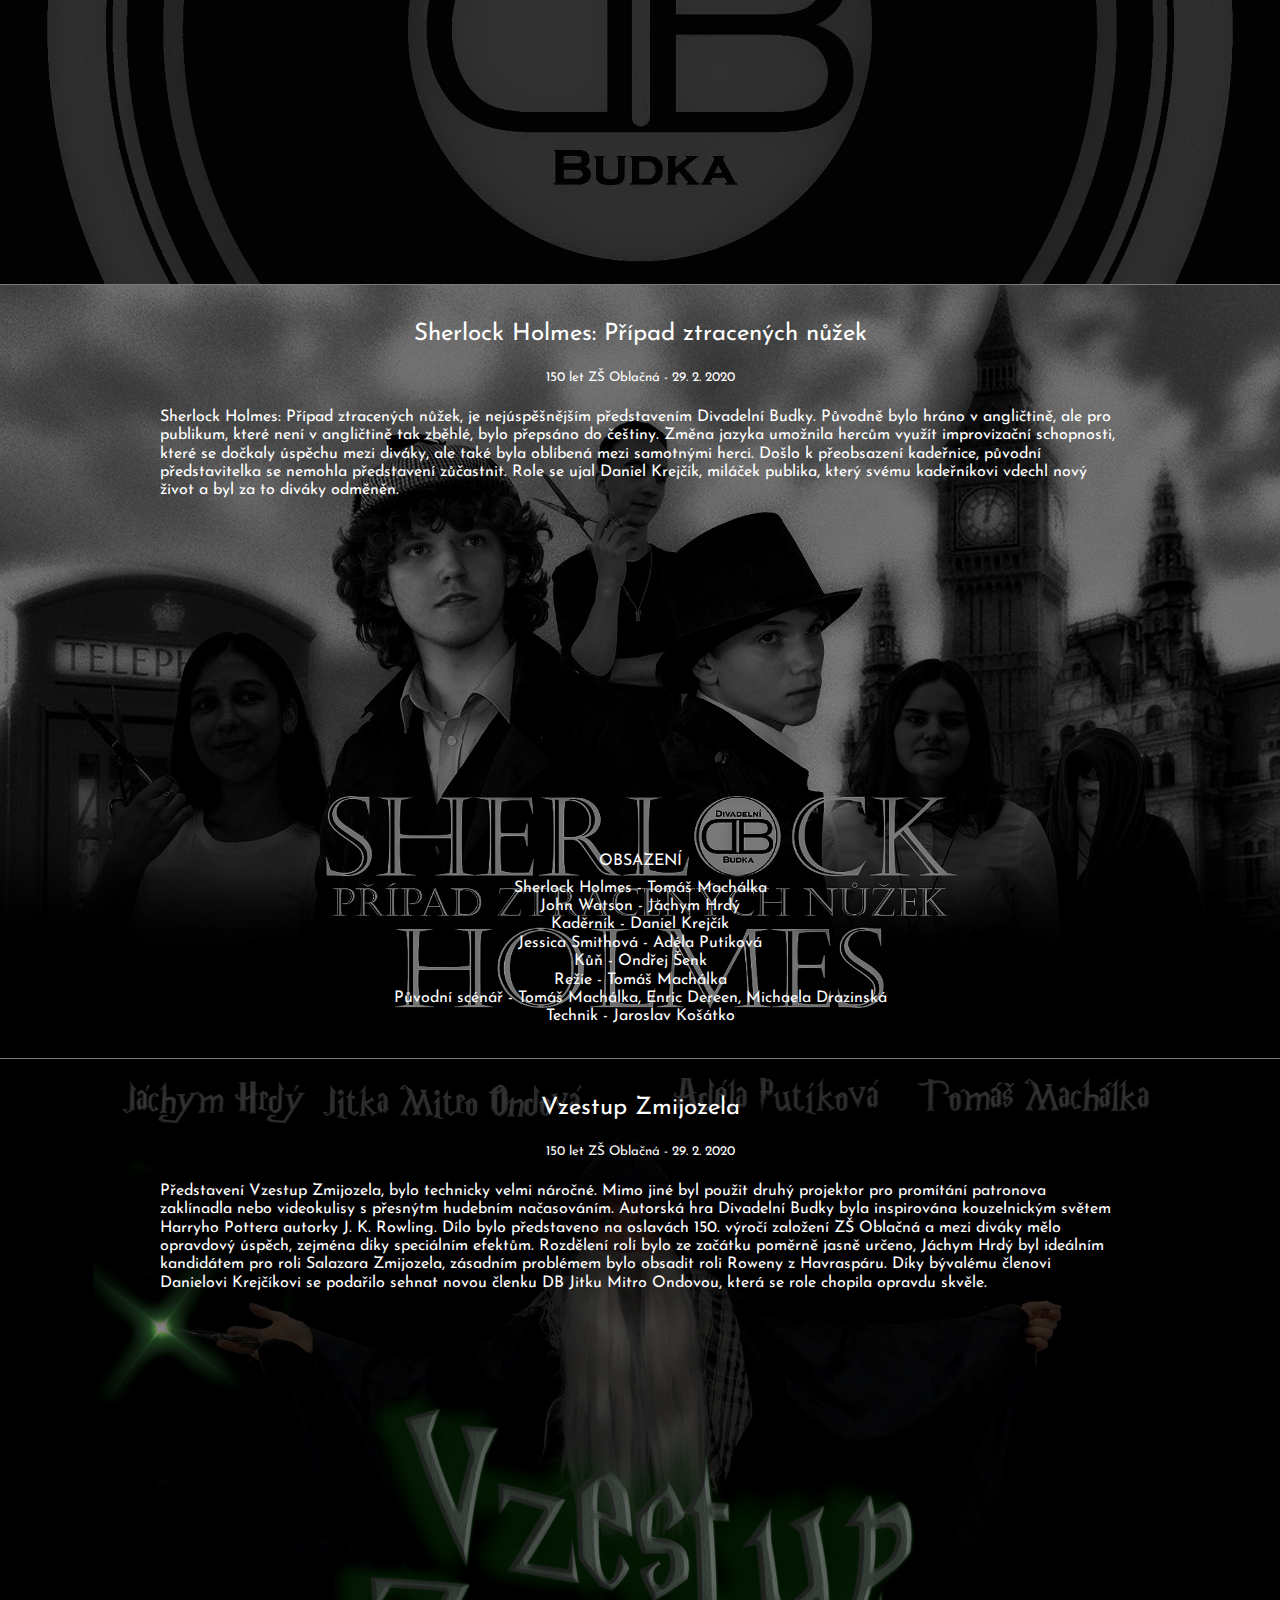
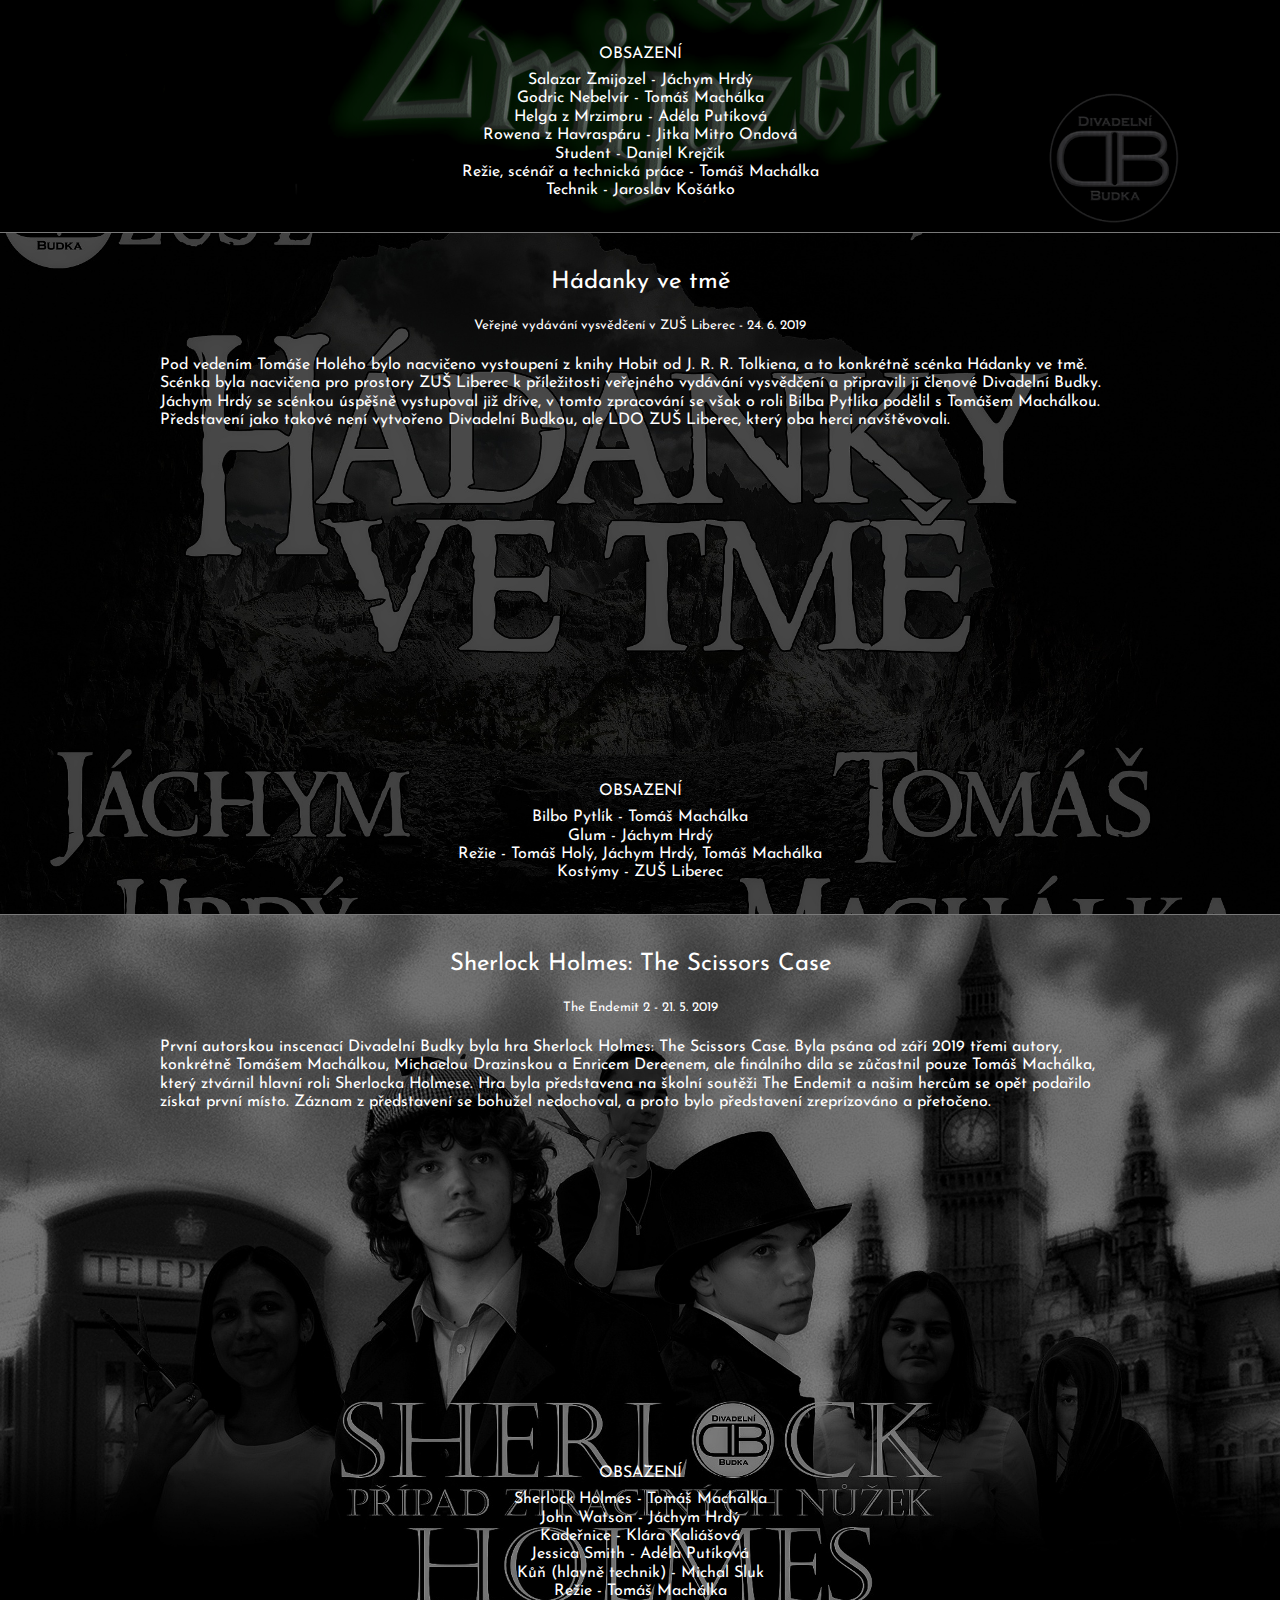
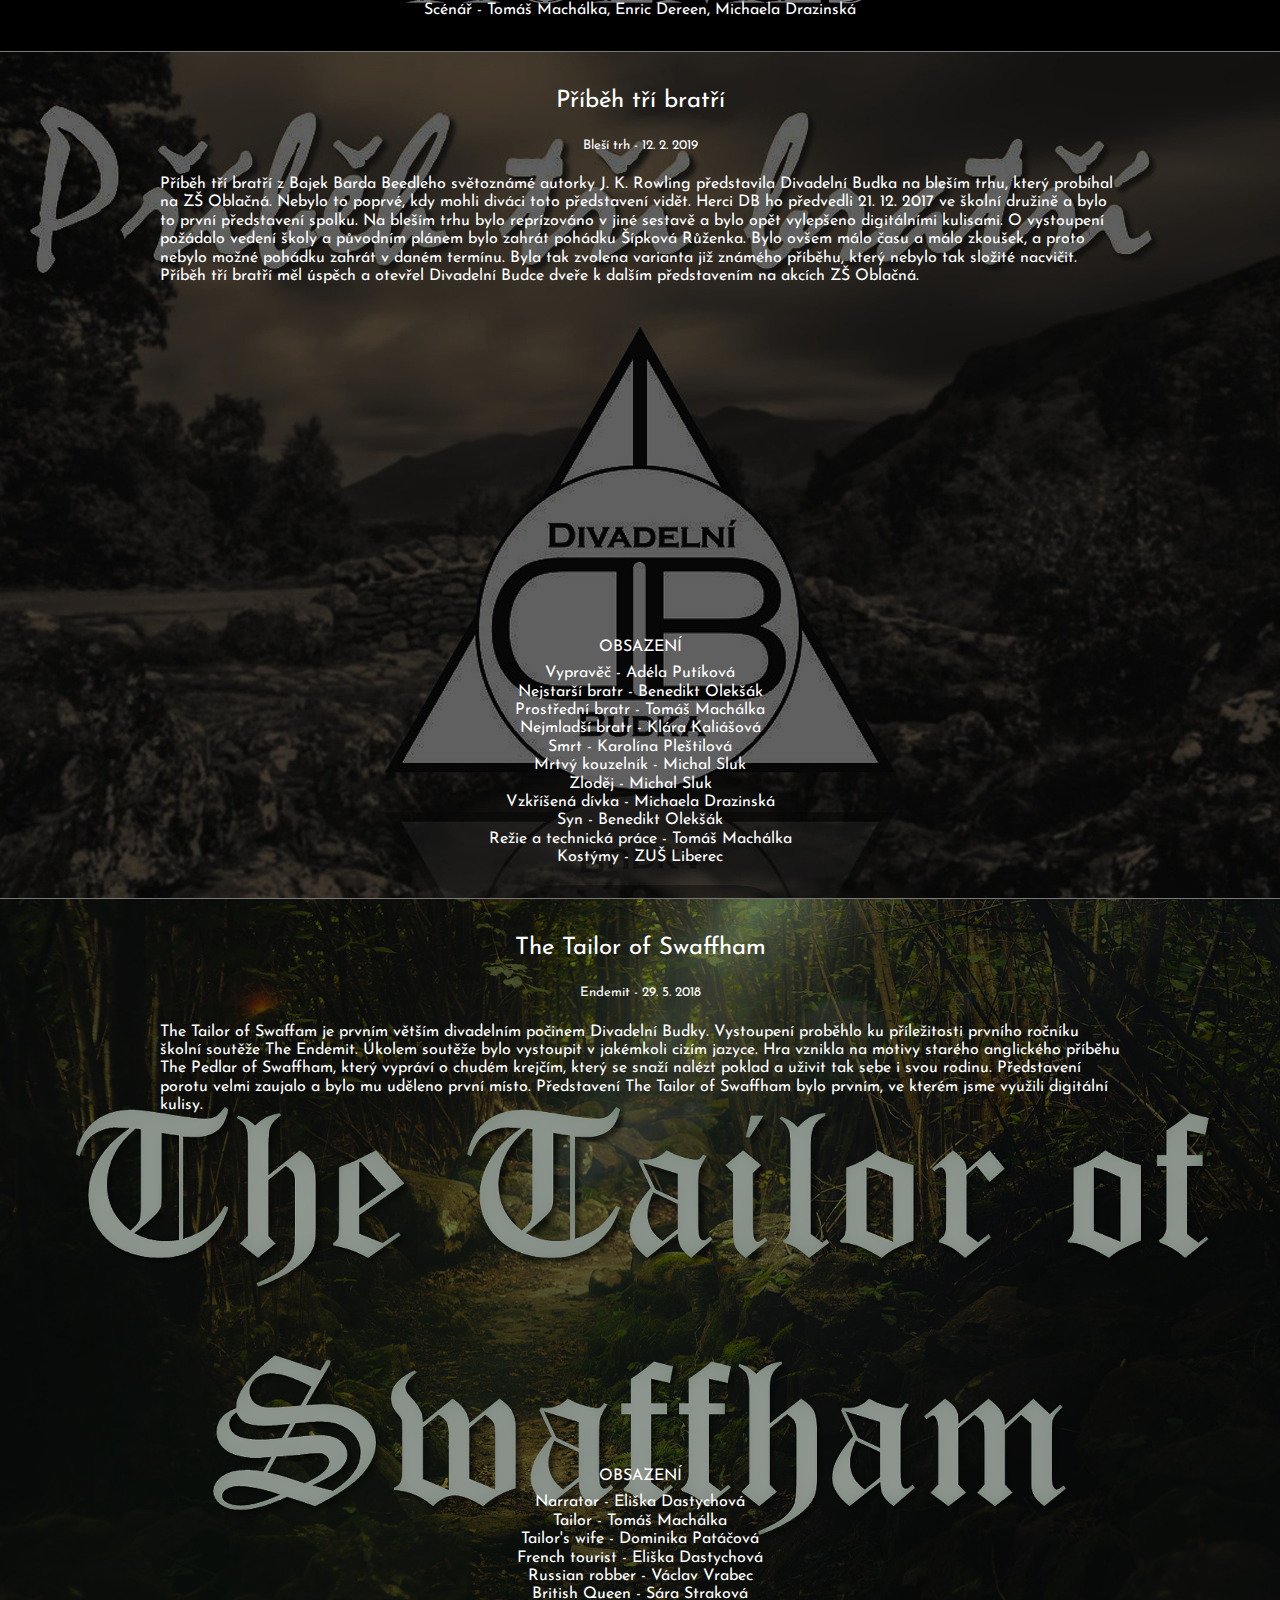
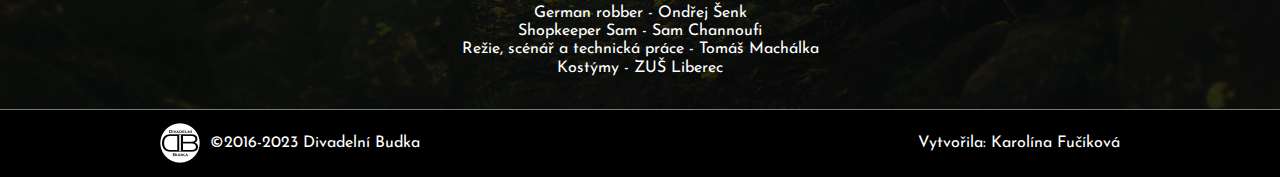
==== commit 3fb5018c: "změna z kontakt na o nás + změny v textu" ====
--- a/archiv.html
+++ b/archiv.html
@@ -56,13 +56,13 @@
                         <a class="nav-link" href="./archiv.html">ARCHIV</a>
                     </li>
                     <li class="nav-item">
-                        <a class="nav-link" href="./kontakt.html">KONTAKT</a>
+                        <a class="nav-link" href="./o-nas.html">O NÁS</a>
                     </li>
                 </menu>
             </nav>
         </div>
     </header>
-    <main>
+    <main class="archiv">
         <div class="h1__blok"><h1 class="nadpis-h1">ARCHIV</h1></div>
         <div class="archiv__obsah">
             <a href="#Pripad-ztracenych-nuzek">SHERLOCK PŘÍPAD ZTRACENÝCH NŮŽEK</a>
@@ -75,8 +75,8 @@
         </div>
         <section class="archiv__Tahy-kralu" id="Tahy-kralu">
             <h2>Sherlock Holmes: Tahy Králů</h2>
-            <h5>Kino Varšava - 3. 5. 2022</h5>
-            <p>
+            <p class="archiv__misto-konani">Kino Varšava - 3. 5. 2022</p>
+            <p class="archiv__text">
                 Velmi volné pokračování naší divadelní komedie - Sherlock Holmes: Tahy Králů, které jsme se rozhodli během doby covidu přepsat do formy filmu. Scénář jsme začali tvořit 3. 5. 2020 a v lednu roku 2021 mohlo vypuknout natáčení. Po přeobsazení role Irene Adlerové, jsme scény z ledna museli přetočit a natáčení pokračovalo v červenci roku 2021. Konečné scény jsme natočili v listopadu 2021 a film zamířil do střižny. Musíme uznat, že to byla opravdu jízda, poznalo se hodně nových lidí a podle nás výsledek opravdu stojí za to. To ale musíte posoudit sami. Každopádně všechno vyvrcholilo 3. května 2022, kdy proběhla premiéra filmu v Kině Varšava. Myslíme si, že nikdo z nás nečekal, jaký bude mít film úspěch. Podařilo se nám totiž kino vyprodat a ohlasy byly opravdu skvělé.
             </p>
             <p>Reportáž z premiéry můžete zhlédnout <a class="odkaz" href="https://www.youtube.com/watch?v=6dppQTS72eI">zde</a>.</p>
@@ -104,13 +104,13 @@
         </section>
         <section class="archiv__Special" id="Special">
             <h2>Speciál ze zákulisí akce 150 let ZŠ Oblačná</h2>
-            <p>29. 2. 2020 proběhla na ZŠ Oblačná velká akce ku 150 letům školy. My jsme měli tu příležitost tam celý den hrát naše divadelní představení. Zvolili jsme proto ty nejzdařilejší a přihodili jsme i něco nového. Na tomto dnu otevřených dveří se tedy objevily ta představení jako Hádanky ve tmě, Sherlock Holmes a nově také Vzestup Zmijozela. Sherlocka Holmese jsme pro potřebu akce převedli do češtiny, a to nám také dalo spoustu možností k improvizaci.</p>
+            <p class="archiv__text">29. 2. 2020 proběhla na ZŠ Oblačná velká akce ku 150 letům školy. My jsme měli tu příležitost tam celý den hrát naše divadelní představení. Zvolili jsme proto ty nejzdařilejší a přihodili jsme i něco nového. Na tomto dnu otevřených dveří se tedy objevily ta představení jako Hádanky ve tmě, Sherlock Holmes a nově také Vzestup Zmijozela. Sherlocka Holmese jsme pro potřebu akce převedli do češtiny, a to nám také dalo spoustu možností k improvizaci.</p>
             <iframe class="youtube YT-desktop" src="https://www.youtube.com/embed/muy4hFz725M" title="YouTube video player" allow="accelerometer; autoplay; clipboard-write; encrypted-media; gyroscope; picture-in-picture; web-share" allowfullscreen></iframe>
         </section>
         <section class="archiv__Pripad-ztracenych-nuzek" id="Pripad-ztracenych-nuzek">
             <h2>Sherlock Holmes: Případ ztracených nůžek</h2>
-            <h5>150 let ZŠ Oblačná - 29. 2. 2020</h5>
-            <p>
+            <p class="archiv__misto-konani">150 let ZŠ Oblačná - 29. 2. 2020</p>
+            <p class="archiv__text">
                 Sherlock Holmes: Případ ztracených nůžek, je nejúspěšnějším představením Divadelní Budky. Původně bylo hráno v angličtině, ale pro publikum, které není v angličtině tak zběhlé, bylo přepsáno do češtiny. Změna jazyka umožnila hercům využít improvizační schopnosti, které se dočkaly úspěchu mezi diváky, ale také byla oblíbená mezi samotnými herci.
                 Došlo k přeobsazení kadeřnice, původní představitelka se nemohla představení zůčastnit. Role se ujal Daniel Krejčík, miláček publika, který svému kadeřníkovi vdechl nový život a byl za to diváky odměněn.
             </p>
@@ -129,8 +129,8 @@
         </section>
         <section class="archiv__Vzestup-zmijozela" id="Vzestup-zmijozela">
             <h2>Vzestup Zmijozela</h2>
-            <h5>150 let ZŠ Oblačná - 29. 2. 2020</h5>
-            <p>
+            <p class="archiv__misto-konani">150 let ZŠ Oblačná - 29. 2. 2020</p>
+            <p class="archiv__text">
                 Představení Vzestup Zmijozela, bylo technicky velmi náročné. Mimo jiné byl použit druhý projektor pro promítání patronova zaklínadla nebo videokulisy s přesnýtm hudebním načasováním. Autorská hra Divadelní Budky byla inspirována kouzelnickým světem Harryho Pottera autorky J. K. Rowling. Dílo bylo představeno na oslavách 150. výročí založení ZŠ Oblačná a mezi diváky mělo opravdový úspěch, zejména díky speciálním efektům.
                 Rozdělení rolí bylo ze začátku poměrně jasně určeno, Jáchym Hrdý byl ideálním kandidátem pro roli Salazara Zmijozela, zásadním problémem bylo obsadit roli Roweny z Havraspáru. Díky bývalému členovi Danielovi Krejčíkovi se podařilo sehnat novou členku DB Jitku Mitro Ondovou, která se role chopila opravdu skvěle.
             </p>
@@ -148,8 +148,8 @@
         </section>
         <section class="archiv__Hadanky-ve-tme" id="Hadanky-ve-tme">
             <h2>Hádanky ve tmě</h2>
-            <h5>Veřejné vydávání vysvědčení v ZUŠ Liberec - 24. 6. 2019</h5>
-            <p>
+            <p class="archiv__misto-konani">Veřejné vydávání vysvědčení v ZUŠ Liberec - 24. 6. 2019</p>
+            <p class="archiv__text">
                 Pod vedením Tomáše Holého bylo nacvičeno vystoupení z knihy Hobit od J. R. R. Tolkiena, a to konkrétně scénka Hádanky ve tmě. Scénka byla nacvičena pro prostory ZUŠ Liberec k příležitosti veřejného vydávání vysvědčení a připravili ji členové Divadelní Budky. Jáchym Hrdý se scénkou úspěšně vystupoval již dříve, v tomto zpracování se však o roli Bilba Pytlíka podělil s Tomášem Machálkou.
                 Představení jako takové není vytvořeno Divadelní Budkou, ale LDO ZUŠ Liberec, který oba herci navštěvovali.
             </p>
@@ -164,8 +164,8 @@
         </section>
         <section class="archiv__The-scissors-case" id="The-scissors-case">
             <h2>Sherlock Holmes: The Scissors Case </h2>
-            <h5>The Endemit 2 - 21. 5. 2019</h5>
-            <p>
+            <p class="archiv__misto-konani">The Endemit 2 - 21. 5. 2019</p>
+            <p class="archiv__text">
                 První autorskou inscenací Divadelní Budky byla hra Sherlock Holmes: The Scissors Case. Byla psána od září 2019 třemi autory, konkrétně Tomášem Machálkou, Michaelou Drazinskou a Enricem Dereenem, ale finálního díla se zůčastnil pouze Tomáš Machálka, který ztvárnil hlavní roli Sherlocka Holmese. Hra byla představena na školní soutěži The Endemit a našim hercům se opět podařilo získat první místo.
                 Záznam z představení se bohužel nedochoval, a proto bylo představení zreprízováno a přetočeno.
             </p>
@@ -183,8 +183,8 @@
         </section>
         <section class="archiv__Tri-bratri" id="Tri-bratri">
             <h2>Příběh tří bratří</h2>
-            <h5>Bleší trh - 12. 2. 2019</h5>
-            <p>
+            <p class="archiv__misto-konani">Bleší trh - 12. 2. 2019</p>
+            <p class="archiv__text">
                 Příběh tří bratří z Bajek Barda Beedleho světoznámé autorky J. K. Rowling představila Divadelní Budka na bleším trhu, který probíhal na ZŠ Oblačná. Nebylo to poprvé, kdy mohli diváci toto představení vidět. Herci DB ho předvedli 21. 12. 2017 ve školní družině a bylo to první představení spolku. Na bleším trhu bylo reprízováno v jiné sestavě a bylo opět vylepšeno digitálními kulisami.
                 O vystoupení požádalo vedení školy a původním plánem bylo zahrát pohádku Šípková Růženka. Bylo ovšem málo času a málo zkoušek, a proto nebylo možné pohádku zahrát v daném termínu. Byla tak zvolena varianta již známého příběhu, který nebylo tak složité nacvičit. Příběh tří bratří měl úspěch a otevřel Divadelní Budce dveře k dalším představením na akcích ZŠ Oblačná.
             </p>
@@ -206,8 +206,8 @@
         </section>
         <section class="archiv__Tailor-of-Swaffham" id="Tailor-of-Swaffham">
             <h2>The Tailor of Swaffham</h2>
-            <h5>Endemit - 29. 5. 2018</h5>
-            <p>
+            <p class="archiv__misto-konani">Endemit - 29. 5. 2018</p>
+            <p class="archiv__text">
                 The Tailor of Swaffam je prvním větším divadelním počinem Divadelní Budky. Vystoupení proběhlo ku příležitosti prvního ročníku školní soutěže The Endemit. Úkolem soutěže bylo vystoupit v jakémkoli cizím jazyce. Hra vznikla na motivy starého anglického příběhu The Pedlar of Swaffham, který vypráví o chudém krejčím, který se snaží nalézt poklad a uživit tak sebe i svou rodinu. Představení porotu velmi zaujalo a bylo mu uděleno první místo.
                 Představení The Tailor of Swaffham bylo prvním, ve kterém jsme využili digitální kulisy.
             </p>
--- a/styles/main.css
+++ b/styles/main.css
@@ -1,8 +1,20 @@
+@import url(https://cdn.jsdelivr.net/npm/swiper@9/swiper-bundle.min.css);
+
 :root{
     --Cerna: #000000;
     --Bila: #FFFFFF;
     --Seda: #D9D9D9;
     --Sediva: #797979;
+    --primary: #ffffff;
+    --light: #ffffff;
+    --dark: #2b2b2b;
+    --border: #cccccc;
+    --initial-clip-path: 0%;
+    --swiper-theme-color: var(--primary);
+    --swiper-pagination-bullet-size: 1em;
+    --swiper-pagination-bullet-inactive-color: #ffffff;
+    --swiper-pagination-bullet-inactive-opacity: 0.5;
+    --swiper-pagination-progressbar-bg-color: #ea770354;
 }
 
 
@@ -14,7 +26,7 @@
     text-decoration: none;
 }
 
-h1, h2, h5{
+h1, h2{
     font-weight: 400;
 }
 
@@ -50,10 +62,6 @@
     border-bottom: 1px solid var(--Bila);
 }
 
-.fornow{
-    display: none;
-}
-
 /*HEADER*/
 
 .header{
@@ -61,7 +69,7 @@
     left: 0;
     right: 0;
     top: 0;
-    z-index: 1;
+    z-index: 2;
 }
 
 .collapse {
@@ -109,6 +117,13 @@
     text-align: left;
     border-bottom: 2px solid var(--Seda);
     padding: .8em 0 .5em 1em;
+}
+
+@media screen and (max-width: 768px){
+
+    .this-page{
+    font-weight: bolder;
+    }
 }
 
 /*HAMBURGER MENU*/
@@ -186,6 +201,28 @@
     overflow: hidden;
 }
 
+/*SWIPER*/
+/*
+.swiper{
+    display: flex;
+    justify-content: center;
+    align-items: center;
+}*/
+
+.dot {
+    padding: 0;
+    display: inline-block;
+    width: var(--swiper-pagination-bullet-size, 1em);
+    height: var(--swiper-pagination-bullet-size, 1em);
+    border: 3px solid var(--swiper-theme-color, --primary);
+    background-color: unset;
+    border-radius: 50%;
+  }
+
+  .dot:hover{
+    background-color: var(--primary);
+  }
+
 .uvod__text{
     text-align: center;
 }
@@ -205,7 +242,7 @@
 /*FILM*/
 
 .film__sec1{
-    background-image: linear-gradient(#5a310b, #643e15, #6b4319, #523210, #744a28, #5a310b, #643e15, #6b4319, #130D06);
+    background-image: linear-gradient(160deg, #5a310b, #643e15, #6b4319, #523210, #744a28, #5a310b, #643e15, #6b4319, #130D06);
     color: var(--Bila);
     text-align: center;
     padding-top: 1em;
@@ -343,6 +380,10 @@
     text-align: center;
 }
 
+.galerie__picture--high{
+    display: none;
+}
+
 .picture{
     margin: 0;
 }
@@ -381,6 +422,16 @@
 
 /*ARCHIV*/
 
+.archiv__misto-konani{
+    display: block;
+    font-size: .83em;
+    margin-top: 1.67em;
+    margin-bottom: 1.67em;
+    margin-left: 0;
+    margin-right: 0;
+    font-weight: 400;
+}
+
 .archiv__obsah{
     display: flex;
     font-size: 1em;
@@ -481,26 +532,30 @@
     background-color: #1B1D13;
 }
 
-/*KONTAKT*/
-
-.kontakt--text{
-    text-align: center;
-}
-
-.kontakt__Adela-Putikova, .kontakt__Tomas-Machalka{
-    text-align: center;
-}
-
-.kontakt__osoby--text{
+.archiv .archiv__text{
+    text-align: left;
+}
+
+/*O NÁS*/
+
+.o-nas--text{
+    text-align: center;
+}
+
+.o-nas__Adela-Putikova, .o-nas__Tomas-Machalka{
+    text-align: center;
+}
+
+.o-nas__osoby--text{
     padding: 0 1em 1em 1em;
     margin: 0;
 }
 
-.kontakt__Adela-Putikova--text, .kontakt__Tomas-Machalka--text{
-    max-width: 550px;
-}
-
-.kontakt__picture{
+.o-nas__Adela-Putikova .o-nas__osoby--text, .o-nas__Tomas-Machalka .o-nas__osoby--text{
+    text-align: left;
+}
+
+.o-nas__picture{
     width: 100%;
     padding: 0;
     margin: 0;
@@ -638,6 +693,10 @@
         gap: 10px;
     }
 
+    .galerie > .swiper-button-prev, .galerie > .swiper-button-next, .film-o-filmu > .swiper-button-prev, .film-o-filmu > .swiper-button-next{
+        display: none;
+    }
+
     .film-o-filmu__YT-desktop{
         min-width: 350px;
         min-height: 195px;
@@ -666,9 +725,9 @@
         gap: 10px;
     }
 
-    /*Q-KONTAKT*/
-
-    .kontakt__Tomas-Machalka{
+    /*Q-O NÁS*/
+
+    .o-nas__Tomas-Machalka{
         display: flex;
         justify-content: center;
         flex-direction: row-reverse;
@@ -676,12 +735,12 @@
         margin: auto 1em;
     }
 
-    .kontakt__picture{
+    .o-nas__picture{
         min-width: 300px;
         max-width: 500px;
     }
 
-    .kontakt__Adela-Putikova{
+    .o-nas__Adela-Putikova{
         display: flex;
         justify-content: center;
         align-items: center;
@@ -783,9 +842,9 @@
         padding: 1em 10em;
     }
 
-/*Q-KONTAKT*/
-
-    .kontakt--text, .kontakt__Tomas-Machalka, .kontakt__Adela-Putikova{
+/*Q-O NÁS*/
+
+    .o-nas--text, .o-nas__Tomas-Machalka, .o-nas__Adela-Putikova{
         margin: auto 10em;
     }
 
@@ -851,10 +910,14 @@
     padding: 1em 20em;
 }
 
-/*Q-KONTAKT*/
-
-.kontakt--text, .kontakt__Tomas-Machalka, .kontakt__Adela-Putikova{
+/*Q-O NÁS*/
+
+.o-nas--text, .o-nas__Tomas-Machalka, .o-nas__Adela-Putikova{
     margin: auto 20em;
+}
+
+.o-nas__Adela-Putikova--text, .o-nas__Tomas-Machalka--text{
+    max-width: 550px;
 }
 
 /*Q-FOOTER*/
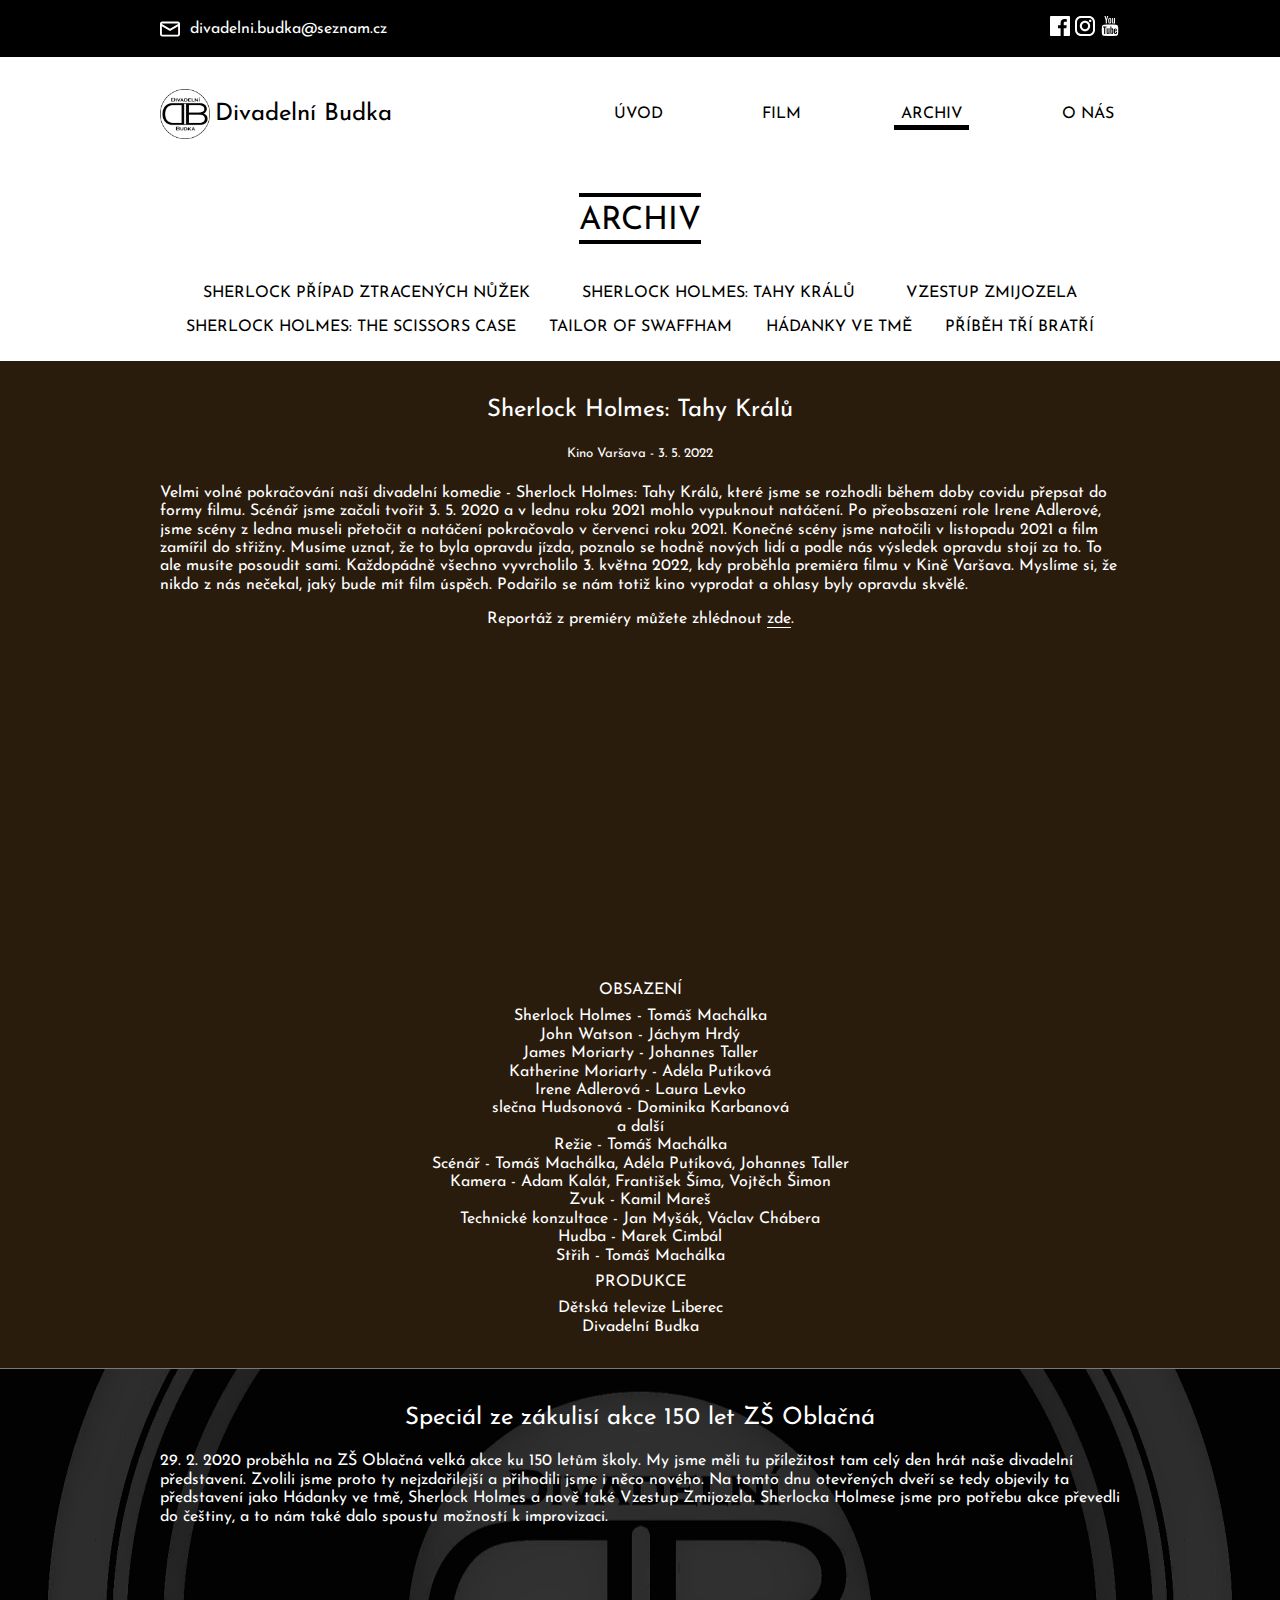
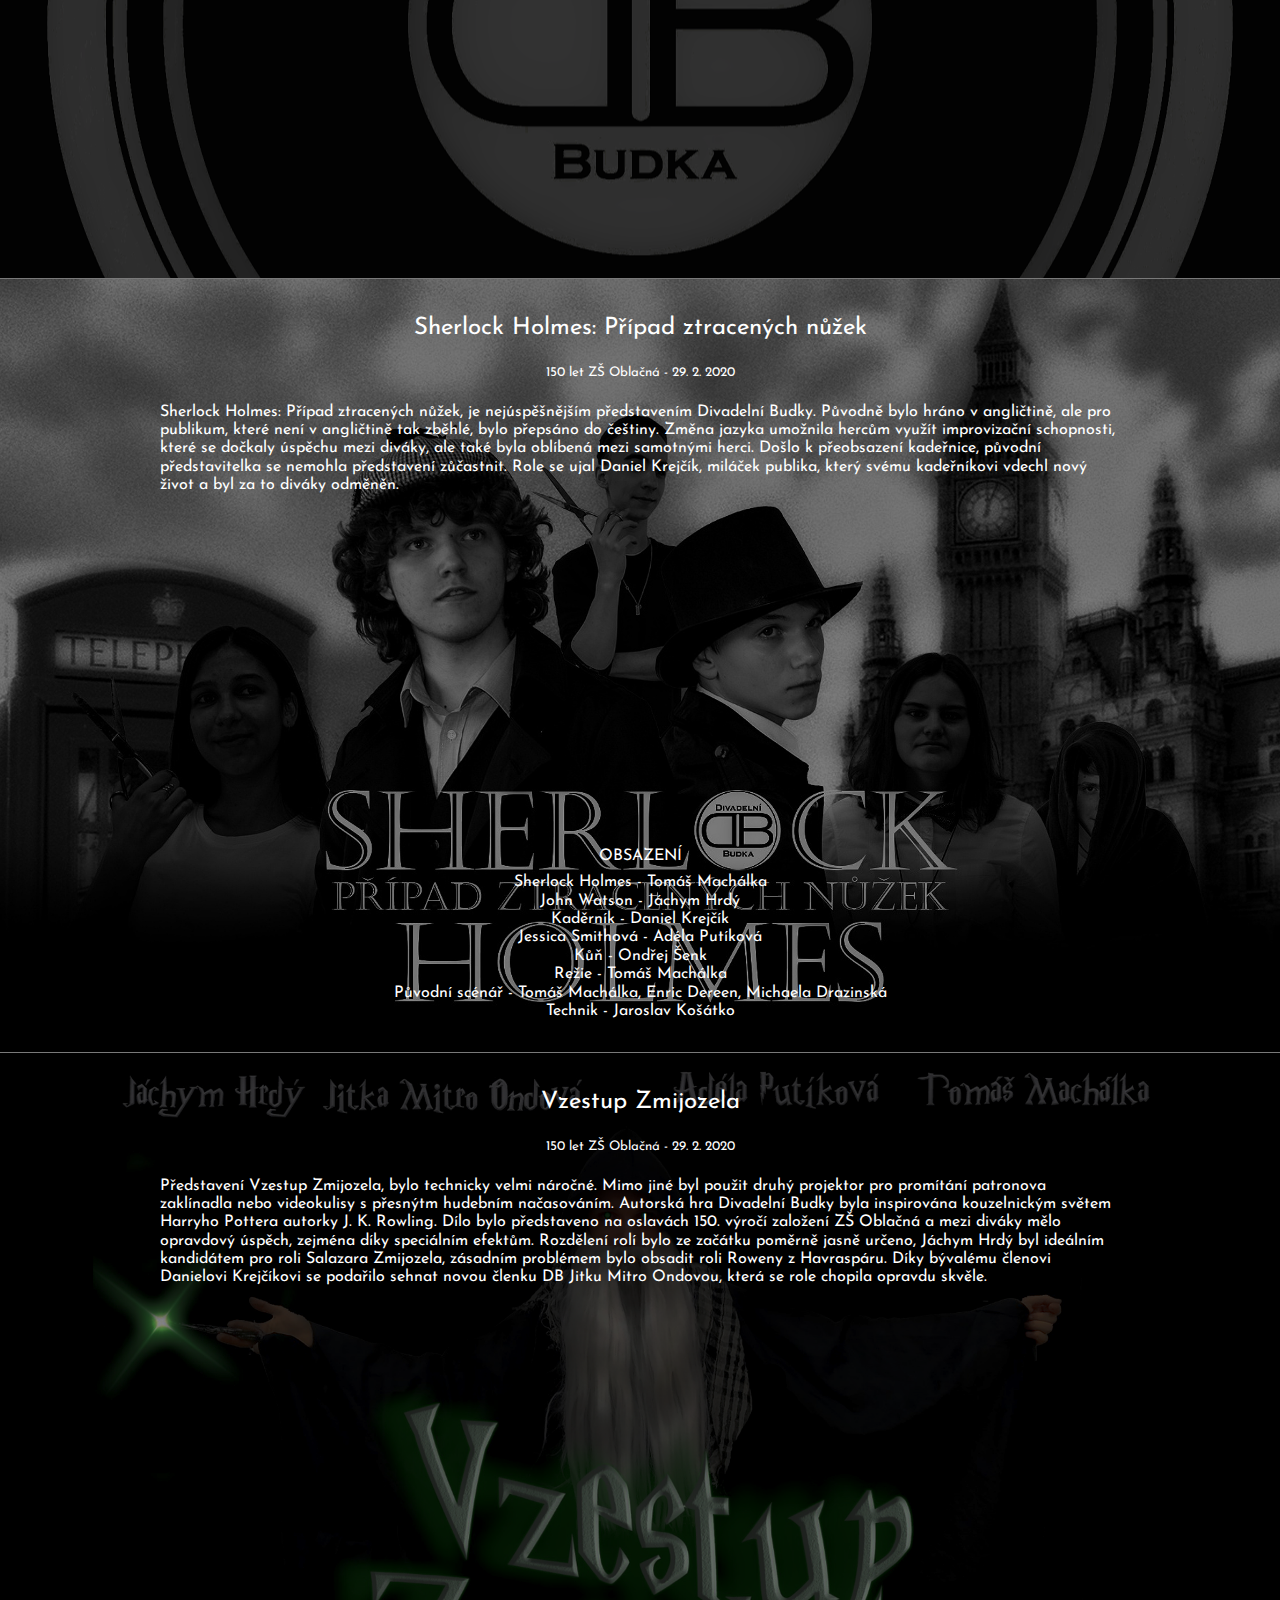
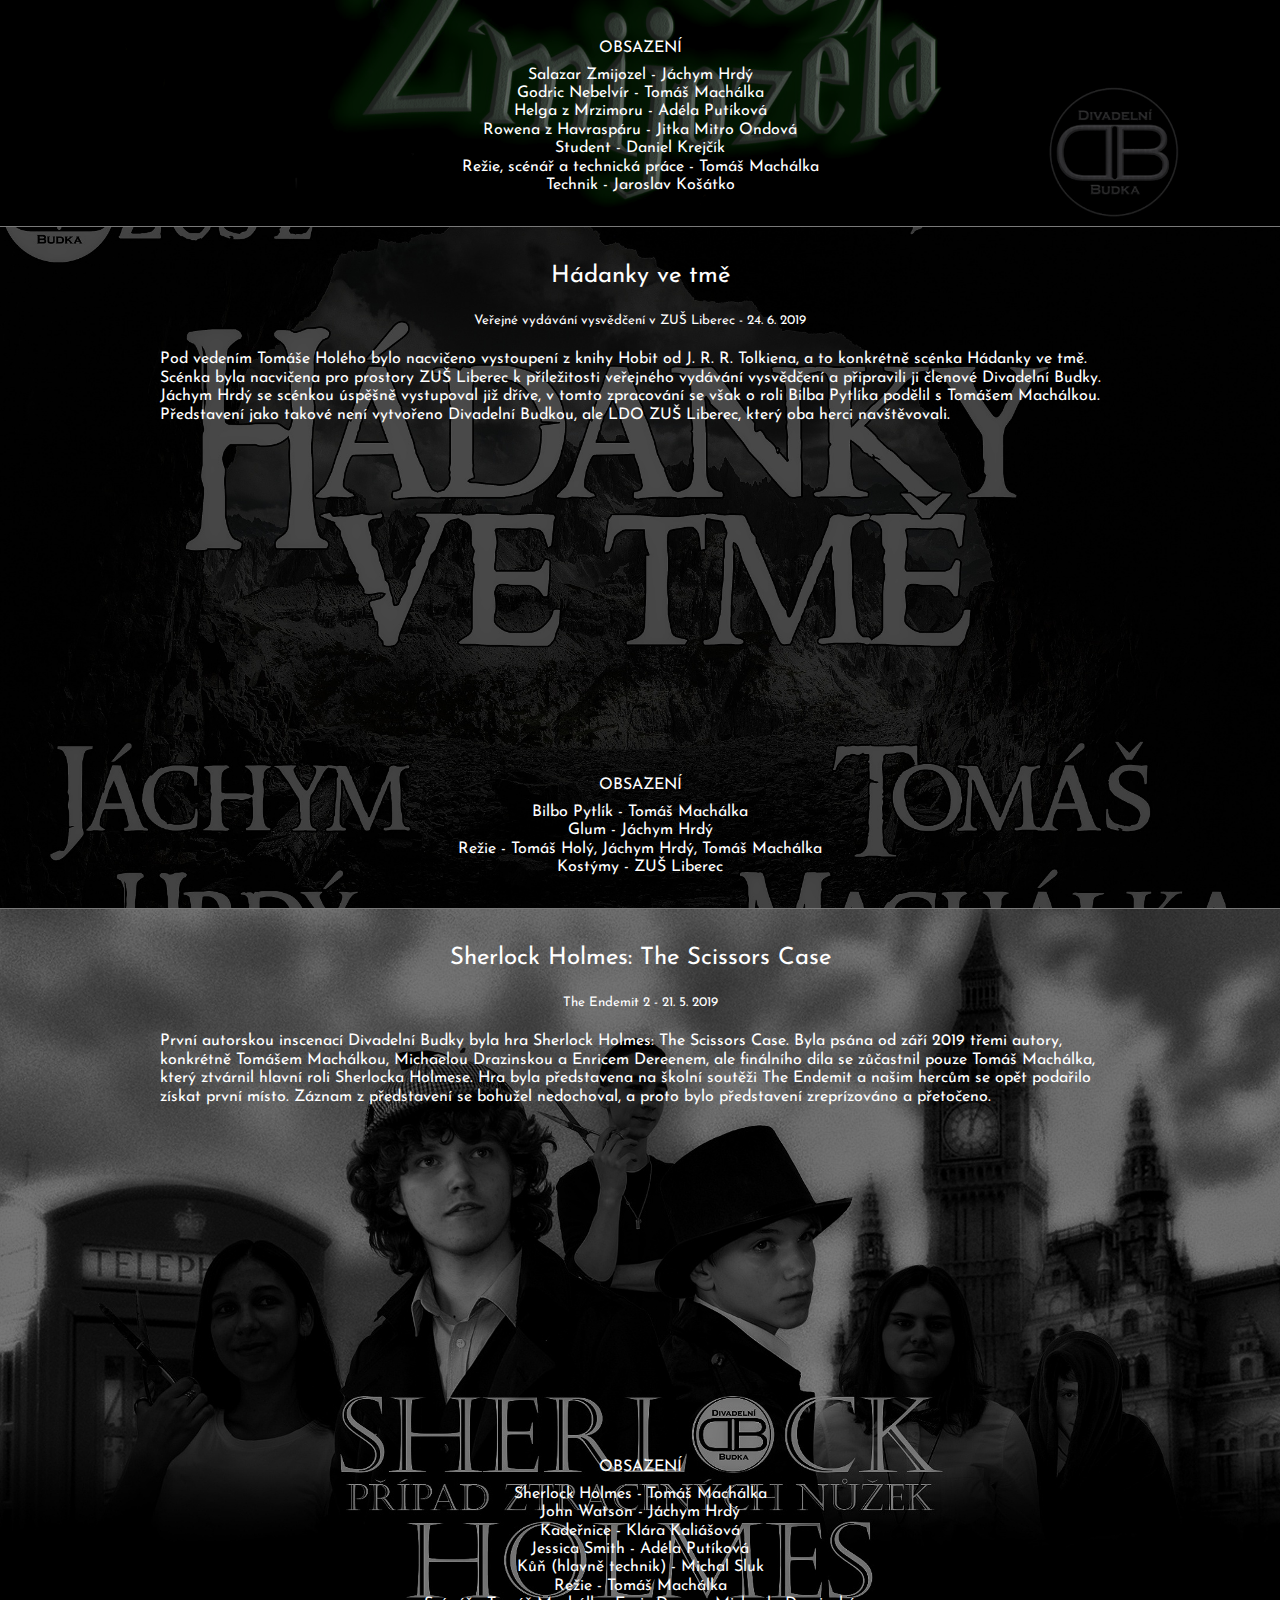
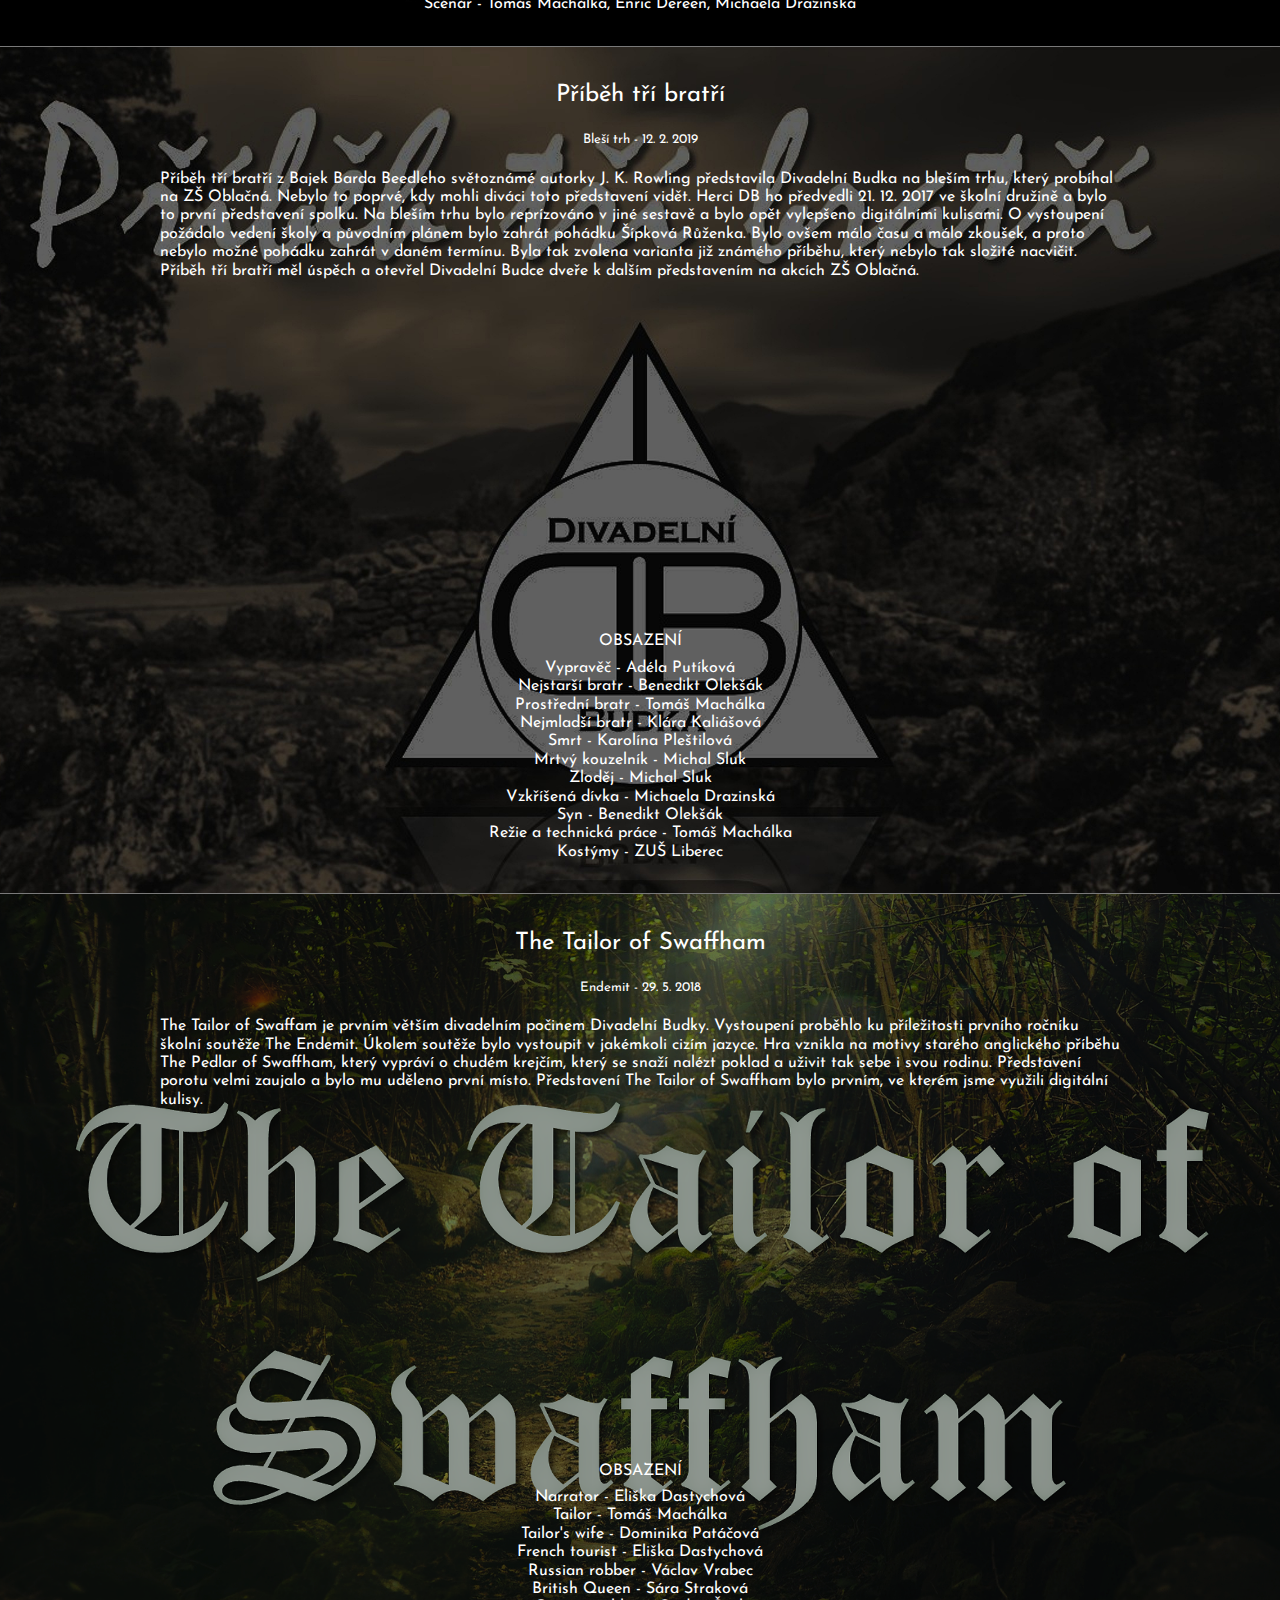
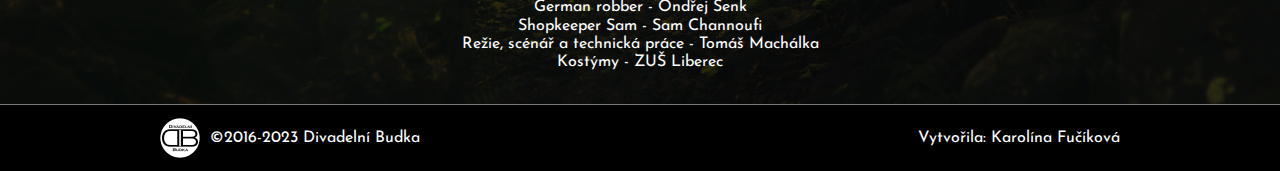
==== commit 1467e909: "změny kvůli SEO" ====
--- a/archiv.html
+++ b/archiv.html
@@ -5,8 +5,8 @@
     <meta http-equiv="X-UA-Compatible" content="IE=edge">
     <meta name="viewport" content="width=device-width, initial-scale=1.0">
     <link rel="shortcut icon" href="logo/DB-logo.png" type="image/x-icon">
+    <link rel="stylesheet" href="./styles/normalize.css">
     <link rel="stylesheet" href="./styles/main.css">
-    <link rel="stylesheet" href="./styles/normalize.css">
     <link rel="stylesheet" href="./styles/hamburger.css">
     <link rel="preconnect" href="https://fonts.googleapis.com">
     <link rel="preconnect" href="https://fonts.gstatic.com" crossorigin>
@@ -35,9 +35,10 @@
     </div>
     <div class="header__navigace">
         <div class="hamburger-row">
-            <div class="navbar__logoipsum">
-                <a href="./index.html" class="navbar__logo img-responsive header__logo"><img src="./logo/DB-nazev.svg" alt="Divadelní Budka"></a>
-            </div>
+            <a class="navbar__logo">
+                <img class="header__logo" src="./logo/DB-logo.png" alt="logo DB">
+                <p class="header__text">Divadelní Budka</p>
+            </a>
                 <a href="javascript:void(0)" class="hamburger hamburger-btn hamburger-zone">
                     <span></span>
                     <span></span>
@@ -80,7 +81,7 @@
                 Velmi volné pokračování naší divadelní komedie - Sherlock Holmes: Tahy Králů, které jsme se rozhodli během doby covidu přepsat do formy filmu. Scénář jsme začali tvořit 3. 5. 2020 a v lednu roku 2021 mohlo vypuknout natáčení. Po přeobsazení role Irene Adlerové, jsme scény z ledna museli přetočit a natáčení pokračovalo v červenci roku 2021. Konečné scény jsme natočili v listopadu 2021 a film zamířil do střižny. Musíme uznat, že to byla opravdu jízda, poznalo se hodně nových lidí a podle nás výsledek opravdu stojí za to. To ale musíte posoudit sami. Každopádně všechno vyvrcholilo 3. května 2022, kdy proběhla premiéra filmu v Kině Varšava. Myslíme si, že nikdo z nás nečekal, jaký bude mít film úspěch. Podařilo se nám totiž kino vyprodat a ohlasy byly opravdu skvělé.
             </p>
             <p>Reportáž z premiéry můžete zhlédnout <a class="odkaz" href="https://www.youtube.com/watch?v=6dppQTS72eI">zde</a>.</p>
-            <iframe class="youtube YT-desktop" src="https://www.youtube.com/embed/_wMPnLqng00" title="YouTube video player" allow="accelerometer; autoplay; clipboard-write; encrypted-media; gyroscope; picture-in-picture; web-share" allowfullscreen></iframe>
+            <div class="YT__video"><iframe class="youtube__archiv YT-desktop" src="https://www.youtube.com/embed/_wMPnLqng00" title="YouTube video player" allow="accelerometer; autoplay; clipboard-write; encrypted-media; gyroscope; picture-in-picture; web-share" allowfullscreen></iframe></div>
             <dl class="archiv__obsazeni">
                 <dt>OBSAZENÍ</dt>
                     <dd>Sherlock Holmes - Tomáš Machálka</dd>
@@ -105,7 +106,7 @@
         <section class="archiv__Special" id="Special">
             <h2>Speciál ze zákulisí akce 150 let ZŠ Oblačná</h2>
             <p class="archiv__text">29. 2. 2020 proběhla na ZŠ Oblačná velká akce ku 150 letům školy. My jsme měli tu příležitost tam celý den hrát naše divadelní představení. Zvolili jsme proto ty nejzdařilejší a přihodili jsme i něco nového. Na tomto dnu otevřených dveří se tedy objevily ta představení jako Hádanky ve tmě, Sherlock Holmes a nově také Vzestup Zmijozela. Sherlocka Holmese jsme pro potřebu akce převedli do češtiny, a to nám také dalo spoustu možností k improvizaci.</p>
-            <iframe class="youtube YT-desktop" src="https://www.youtube.com/embed/muy4hFz725M" title="YouTube video player" allow="accelerometer; autoplay; clipboard-write; encrypted-media; gyroscope; picture-in-picture; web-share" allowfullscreen></iframe>
+            <div class="YT__video"><iframe class="youtube__archiv YT-desktop" src="https://www.youtube.com/embed/muy4hFz725M" title="YouTube video player" allow="accelerometer; autoplay; clipboard-write; encrypted-media; gyroscope; picture-in-picture; web-share" allowfullscreen></iframe></div>
         </section>
         <section class="archiv__Pripad-ztracenych-nuzek" id="Pripad-ztracenych-nuzek">
             <h2>Sherlock Holmes: Případ ztracených nůžek</h2>
@@ -114,7 +115,7 @@
                 Sherlock Holmes: Případ ztracených nůžek, je nejúspěšnějším představením Divadelní Budky. Původně bylo hráno v angličtině, ale pro publikum, které není v angličtině tak zběhlé, bylo přepsáno do češtiny. Změna jazyka umožnila hercům využít improvizační schopnosti, které se dočkaly úspěchu mezi diváky, ale také byla oblíbená mezi samotnými herci.
                 Došlo k přeobsazení kadeřnice, původní představitelka se nemohla představení zůčastnit. Role se ujal Daniel Krejčík, miláček publika, který svému kadeřníkovi vdechl nový život a byl za to diváky odměněn.
             </p>
-            <iframe class="youtube YT-desktop" src="https://www.youtube.com/embed/k-x8Bx9_5eA" title="YouTube video player" allow="accelerometer; autoplay; clipboard-write; encrypted-media; gyroscope; picture-in-picture; web-share" allowfullscreen></iframe>
+            <div class="YT__video"><iframe class="youtube__archiv YT-desktop" src="https://www.youtube.com/embed/k-x8Bx9_5eA" title="YouTube video player" allow="accelerometer; autoplay; clipboard-write; encrypted-media; gyroscope; picture-in-picture; web-share" allowfullscreen></iframe></div>
             <dl class="archiv__obsazeni">
                 <dt>OBSAZENÍ</dt>
                     <dd>Sherlock Holmes - Tomáš Machálka</dd>
@@ -134,7 +135,7 @@
                 Představení Vzestup Zmijozela, bylo technicky velmi náročné. Mimo jiné byl použit druhý projektor pro promítání patronova zaklínadla nebo videokulisy s přesnýtm hudebním načasováním. Autorská hra Divadelní Budky byla inspirována kouzelnickým světem Harryho Pottera autorky J. K. Rowling. Dílo bylo představeno na oslavách 150. výročí založení ZŠ Oblačná a mezi diváky mělo opravdový úspěch, zejména díky speciálním efektům.
                 Rozdělení rolí bylo ze začátku poměrně jasně určeno, Jáchym Hrdý byl ideálním kandidátem pro roli Salazara Zmijozela, zásadním problémem bylo obsadit roli Roweny z Havraspáru. Díky bývalému členovi Danielovi Krejčíkovi se podařilo sehnat novou členku DB Jitku Mitro Ondovou, která se role chopila opravdu skvěle.
             </p>
-            <iframe class="youtube YT-desktop" src="https://www.youtube.com/embed/rLPzkimCRoA" title="YouTube video player" allow="accelerometer; autoplay; clipboard-write; encrypted-media; gyroscope; picture-in-picture; web-share" allowfullscreen></iframe>
+            <div class="YT__video"><iframe class="youtube__archiv YT-desktop" src="https://www.youtube.com/embed/rLPzkimCRoA" title="YouTube video player" allow="accelerometer; autoplay; clipboard-write; encrypted-media; gyroscope; picture-in-picture; web-share" allowfullscreen></iframe></div>
            <dl class="archiv__obsazeni">
                <dt>OBSAZENÍ</dt>
                     <dd>Salazar Zmijozel - Jáchym Hrdý</dd>
@@ -153,7 +154,7 @@
                 Pod vedením Tomáše Holého bylo nacvičeno vystoupení z knihy Hobit od J. R. R. Tolkiena, a to konkrétně scénka Hádanky ve tmě. Scénka byla nacvičena pro prostory ZUŠ Liberec k příležitosti veřejného vydávání vysvědčení a připravili ji členové Divadelní Budky. Jáchym Hrdý se scénkou úspěšně vystupoval již dříve, v tomto zpracování se však o roli Bilba Pytlíka podělil s Tomášem Machálkou.
                 Představení jako takové není vytvořeno Divadelní Budkou, ale LDO ZUŠ Liberec, který oba herci navštěvovali.
             </p>
-            <iframe class="youtube YT-desktop" src="https://www.youtube.com/embed/2trIBCIRC38" title="YouTube video player" allow="accelerometer; autoplay; clipboard-write; encrypted-media; gyroscope; picture-in-picture; web-share" allowfullscreen></iframe>
+            <div class="YT__video"><iframe class="youtube__archiv YT-desktop" src="https://www.youtube.com/embed/2trIBCIRC38" title="YouTube video player" allow="accelerometer; autoplay; clipboard-write; encrypted-media; gyroscope; picture-in-picture; web-share" allowfullscreen></iframe></div>
             <dl class="archiv__obsazeni">
                 <dt>OBSAZENÍ</dt>
                     <dd>Bilbo Pytlík - Tomáš Machálka</dd>
@@ -169,7 +170,7 @@
                 První autorskou inscenací Divadelní Budky byla hra Sherlock Holmes: The Scissors Case. Byla psána od září 2019 třemi autory, konkrétně Tomášem Machálkou, Michaelou Drazinskou a Enricem Dereenem, ale finálního díla se zůčastnil pouze Tomáš Machálka, který ztvárnil hlavní roli Sherlocka Holmese. Hra byla představena na školní soutěži The Endemit a našim hercům se opět podařilo získat první místo.
                 Záznam z představení se bohužel nedochoval, a proto bylo představení zreprízováno a přetočeno.
             </p>
-            <iframe class="youtube YT-desktop" src="https://www.youtube.com/embed/baWAMDrmeTw" title="YouTube video player" allow="accelerometer; autoplay; clipboard-write; encrypted-media; gyroscope; picture-in-picture; web-share" allowfullscreen></iframe>
+            <div class="YT__video"><iframe class="youtube__archiv YT-desktop" src="https://www.youtube.com/embed/baWAMDrmeTw" title="YouTube video player" allow="accelerometer; autoplay; clipboard-write; encrypted-media; gyroscope; picture-in-picture; web-share" allowfullscreen></iframe></div>
             <dl class="archiv__obsazeni">
                 <dt>OBSAZENÍ</dt>
                     <dd>Sherlock Holmes - Tomáš Machálka</dd>
@@ -188,7 +189,7 @@
                 Příběh tří bratří z Bajek Barda Beedleho světoznámé autorky J. K. Rowling představila Divadelní Budka na bleším trhu, který probíhal na ZŠ Oblačná. Nebylo to poprvé, kdy mohli diváci toto představení vidět. Herci DB ho předvedli 21. 12. 2017 ve školní družině a bylo to první představení spolku. Na bleším trhu bylo reprízováno v jiné sestavě a bylo opět vylepšeno digitálními kulisami.
                 O vystoupení požádalo vedení školy a původním plánem bylo zahrát pohádku Šípková Růženka. Bylo ovšem málo času a málo zkoušek, a proto nebylo možné pohádku zahrát v daném termínu. Byla tak zvolena varianta již známého příběhu, který nebylo tak složité nacvičit. Příběh tří bratří měl úspěch a otevřel Divadelní Budce dveře k dalším představením na akcích ZŠ Oblačná.
             </p>
-            <iframe class="youtube YT-desktop" src="https://www.youtube.com/embed/TlSxQlSab_4" title="YouTube video player" allow="accelerometer; autoplay; clipboard-write; encrypted-media; gyroscope; picture-in-picture; web-share" allowfullscreen></iframe>
+            <div class="YT__video"><iframe class="youtube__archiv YT-desktop" src="https://www.youtube.com/embed/TlSxQlSab_4" title="YouTube video player" allow="accelerometer; autoplay; clipboard-write; encrypted-media; gyroscope; picture-in-picture; web-share" allowfullscreen></iframe></div>
             <dl class="archiv__obsazeni">
                 <dt>OBSAZENÍ</dt>
                     <dd>Vypravěč - Adéla Putíková</dd>
@@ -211,7 +212,7 @@
                 The Tailor of Swaffam je prvním větším divadelním počinem Divadelní Budky. Vystoupení proběhlo ku příležitosti prvního ročníku školní soutěže The Endemit. Úkolem soutěže bylo vystoupit v jakémkoli cizím jazyce. Hra vznikla na motivy starého anglického příběhu The Pedlar of Swaffham, který vypráví o chudém krejčím, který se snaží nalézt poklad a uživit tak sebe i svou rodinu. Představení porotu velmi zaujalo a bylo mu uděleno první místo.
                 Představení The Tailor of Swaffham bylo prvním, ve kterém jsme využili digitální kulisy.
             </p>
-            <iframe class="youtube YT-desktop" src="https://www.youtube.com/embed/BgvVhQEZX3c" title="YouTube video player" allow="accelerometer; autoplay; clipboard-write; encrypted-media; gyroscope; picture-in-picture; web-share" allowfullscreen></iframe>
+            <div class="YT__video"><iframe class="youtube__archiv YT-desktop" src="https://www.youtube.com/embed/BgvVhQEZX3c" title="YouTube video player" allow="accelerometer; autoplay; clipboard-write; encrypted-media; gyroscope; picture-in-picture; web-share" allowfullscreen></iframe></div>
             <dl class="archiv__obsazeni">
                 <dt>OBSAZENÍ</dt>
                     <dd>Narrator - Eliška Dastychová</dd>
@@ -260,6 +261,5 @@
 
         window.addEventListener("scroll", scrollDetect);
     </script>
-
 </body>
 </html>--- a/styles/main.css
+++ b/styles/main.css
@@ -17,7 +17,6 @@
     --swiper-pagination-progressbar-bg-color: #ea770354;
 }
 
-
 html {
     font-family: 'Josefin Sans', sans-serif;
 }
@@ -26,11 +25,11 @@
     text-decoration: none;
 }
 
-h1, h2{
+h1, h2 {
     font-weight: 400;
 }
 
-dt{
+dt {
     margin: .5em 0;
 }
 
@@ -72,6 +71,8 @@
     z-index: 2;
 }
 
+/*TŘÍDY K JS*/
+
 .collapse {
     transform: translateY(-100%);
     transition: transform .5s;
@@ -97,6 +98,26 @@
 .header__email--text{
     margin: 0;
     color: white;
+}
+
+.header__text{
+    color: var(--Cerna);
+    min-width: 250px;
+    margin: 0;
+    font-size: 1.5em;
+}
+
+.navbar__logo{
+    display: flex;
+    align-items: center;
+    gap: 5px;
+}
+
+.header__logo{
+    width: 50px;
+    padding: 0;
+    margin: 0;
+    object-fit: contain;
 }
 
 /*NAVIGACE*/
@@ -202,12 +223,6 @@
 }
 
 /*SWIPER*/
-/*
-.swiper{
-    display: flex;
-    justify-content: center;
-    align-items: center;
-}*/
 
 .dot {
     padding: 0;
@@ -242,7 +257,7 @@
 /*FILM*/
 
 .film__sec1{
-    background-image: linear-gradient(160deg, #5a310b, #643e15, #6b4319, #523210, #744a28, #5a310b, #643e15, #6b4319, #130D06);
+    background-image: linear-gradient(160deg, #966128, #643e15, #6b4319, #523210, #553317, #5a310b, #643e15, #533413, #130D06);
     color: var(--Bila);
     text-align: center;
     padding-top: 1em;
@@ -297,12 +312,21 @@
     border-bottom: 1px solid var(--Sediva);
     padding: 1em;
 }
+@media screen and (max-width: 768px){
+.YT__video{
+    position: relative; 
+    padding-bottom: 56.25%; 
+    padding-top: 30px; 
+    height: 0; 
+    overflow: hidden;
+}
+
+.YT__video iframe, .YT__video object, .YT__video embed { 
+    position: absolute; top: 0; left: 0; width: 100%; height: 100%; 
+}
+}
 
 .YT-trailer{
-    min-width: 300px;
-    max-width: 560px;
-    width: 100%;
-    min-height: 180px;
     border: none;
 }
 
@@ -310,6 +334,18 @@
     text-align: center;
     padding: 1em;
     background-image: linear-gradient(#ffffff, #dadada, #c4c4c4, #aaaaaa, #868686, #616161, #4e4e4e, #3a3a3a, #313131, #181818, #000000);
+}
+
+.film-o-filmu__YT-desktop{
+    min-width: 30px;
+    min-height: 195px;
+}
+
+.film-o-filmu{
+    display: flex;
+    overflow-x: scroll;
+    scroll-behavior: smooth;
+    gap: 10px;
 }
 
 .youtube{
@@ -321,14 +357,6 @@
     border: none;
 }
 
-@media screen and (min-width: 450px){
-
-    .YT-trailer, .youtube{
-        min-height: 235px;
-    }
-
-}
-
 .film__soundrack{
     text-align: center;
     background-color: var(--Cerna);
@@ -350,7 +378,6 @@
     background-color: var(--Cerna);
     color: var(--Bila);
     border-bottom: 1px solid var(--Seda);
-    /*justify-content: center;*/
     padding: .5em;
     justify-content: space-between;
 }
@@ -378,10 +405,6 @@
 
 .film__galerie{
     text-align: center;
-}
-
-.galerie__picture--high{
-    display: none;
 }
 
 .picture{
@@ -445,6 +468,10 @@
     margin: .5em;
 }
 
+.youtube__archiv{
+    border: none;
+}
+
 .archiv__Tahy-kralu{
     text-align: center;
     color: var(--Bila);
@@ -555,6 +582,10 @@
     text-align: left;
 }
 
+.o-nas .osoby__text--margin{
+    padding-bottom: 0.5em;
+}
+
 .o-nas__picture{
     width: 100%;
     padding: 0;
@@ -596,6 +627,7 @@
 /*MEDIAQ - MOBIL NA ŠÍŘKU*/
 
 @media screen and (min-width: 768px){
+
 /*Q-HEADER*/
 
 .header__blackline{
@@ -650,7 +682,7 @@
     
 /*Q-ÚVOD*/
 
-    .novinky__blok{
+    .novinky{
         max-width: 650px;
     }
 
@@ -669,7 +701,7 @@
 
     .film__sec1--text1{
         text-align: left;
-        font-size: 1.12em; /*1.25em*/
+        font-size: 1.12em;
         max-width: 320px;
     }
 
@@ -677,6 +709,12 @@
        min-width: 400px;
        height: 100%;
        max-width: 450px;
+    }
+
+    .YT-trailer{
+        min-width: 300px;
+        width: 100%;
+        border: none;
     }
 
     .YT-trailer, .youtube{
@@ -690,7 +728,7 @@
         justify-items: center;
         grid-template-rows: 1fr 1fr 1fr;
         grid-template-columns: 1fr 1fr;
-        gap: 10px;
+        overflow-x: hidden;
     }
 
     .galerie > .swiper-button-prev, .galerie > .swiper-button-next, .film-o-filmu > .swiper-button-prev, .film-o-filmu > .swiper-button-next{
@@ -717,15 +755,18 @@
         gap: 10px;
         margin-bottom: .8em;
     }
-    
-    .galerie__picture--high{
-        display: grid;
-        grid-template-columns: repeat(3, 1fr);
-        align-items: stretch;
-        gap: 10px;
-    }
-
-    /*Q-O NÁS*/
+
+/*ARCHIV*/
+
+    .youtube__archiv{
+        min-width: 300px;
+        width: 100%;
+        max-height: 315px;
+        min-height: 315px;
+        max-width: 560px;
+    }
+
+/*Q-O NÁS*/
 
     .o-nas__Tomas-Machalka{
         display: flex;
@@ -747,7 +788,8 @@
         margin: auto 1em;
     }
 
-    /*Q-FOOTER**/
+/*Q-FOOTER*/
+
     .footer{
         justify-content: space-between;
         padding: .5em 1em;
@@ -759,7 +801,7 @@
     }
 }    
 
-/*FUNKCE - GRID - TEBLET*/
+/*TABLET*/
 
 @media screen and (min-width: 961px){
 
@@ -804,7 +846,7 @@
     }
 
     .film-o-filmu__blok{
-        margin: auto 10em;
+        margin: auto 6em;
     }
 
     .YT-trailer{
@@ -853,7 +895,6 @@
     .footer{
         padding: .5em 10em;
     }
-
 }
 
 /*Q-DESKTOP*/
@@ -896,7 +937,11 @@
     max-width: 500px;
 }
 
-.film-o-filmu__blok, .film__soundrack--blok, .film__galerie, .film__galerie, .sponzori{
+.film-o-filmu__blok{
+    margin: auto 16em;
+}
+
+.film__soundrack--blok, .film__galerie, .film__galerie, .sponzori{
     margin: auto 20em;
 }
 
@@ -934,4 +979,8 @@
         min-height: 270px;
     }
 
-}
+    .film-o-filmu__blok{
+        margin: auto 20em;
+    }
+
+}
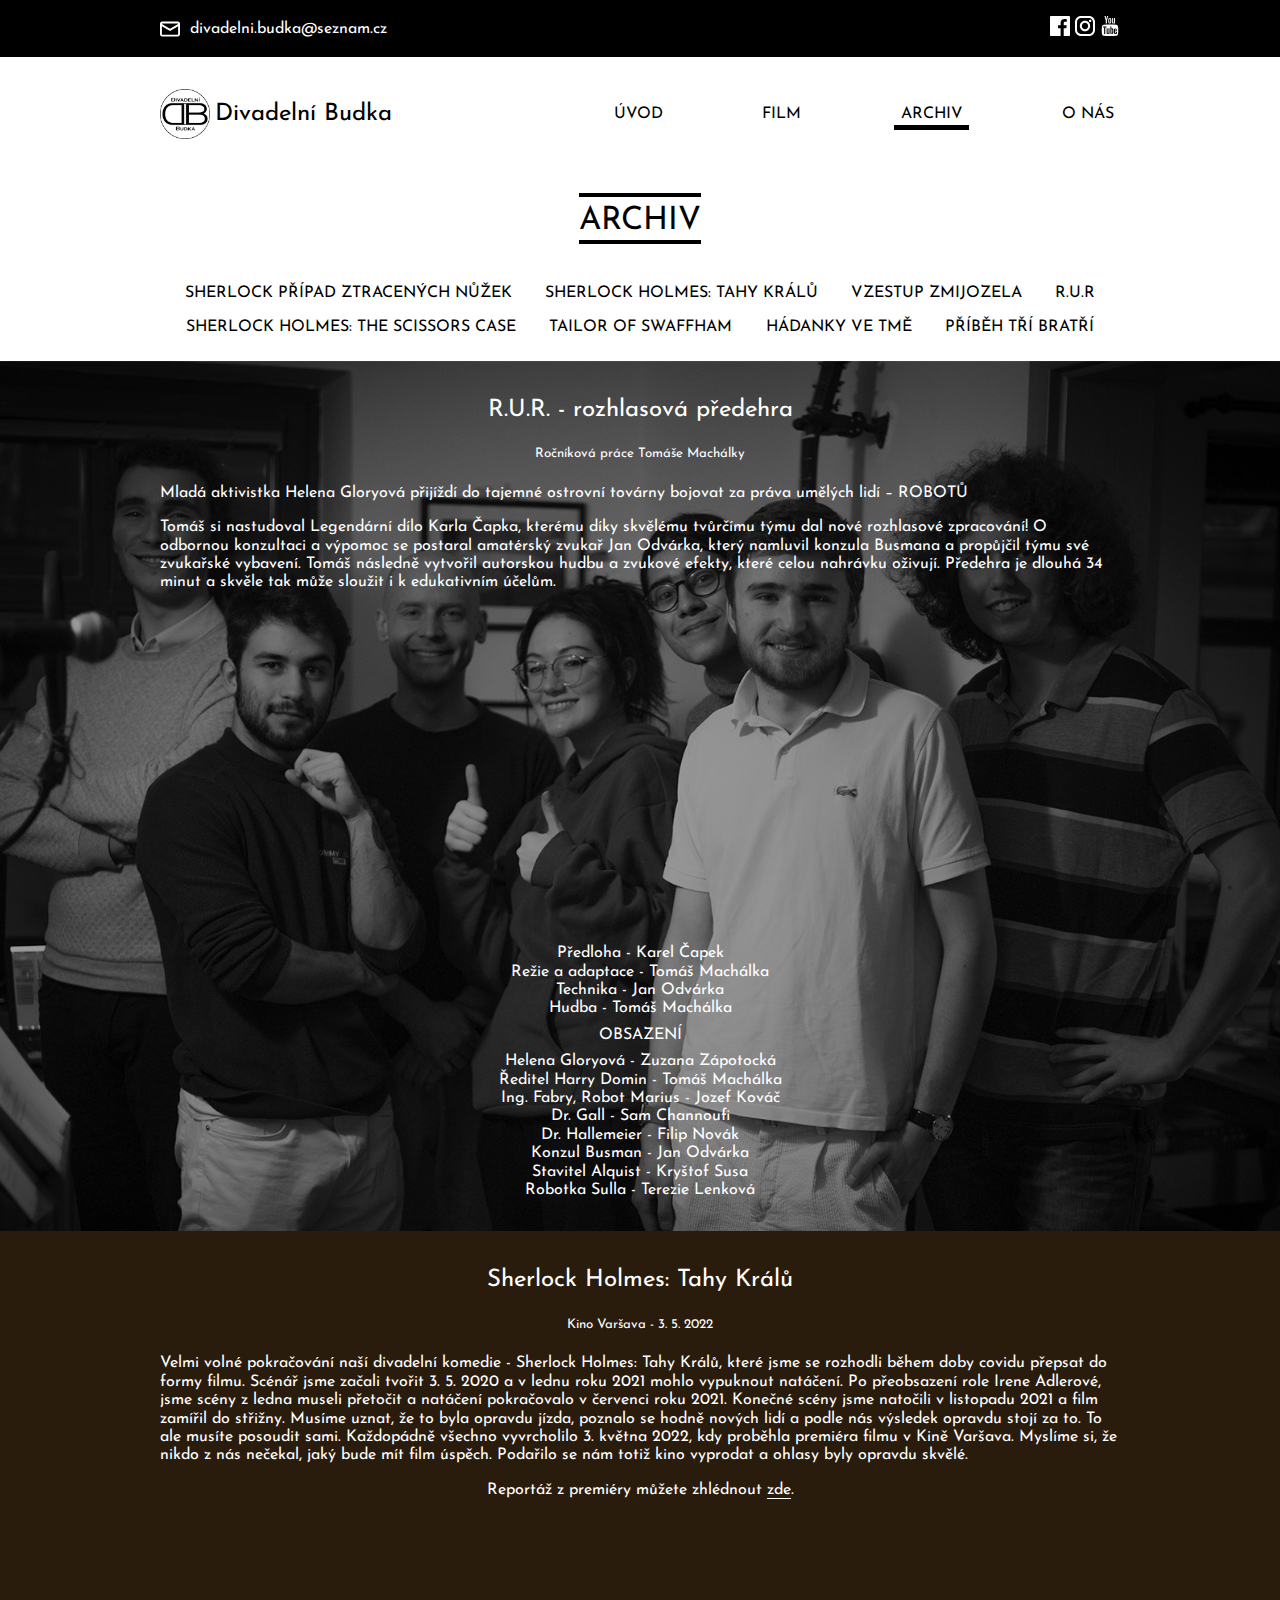
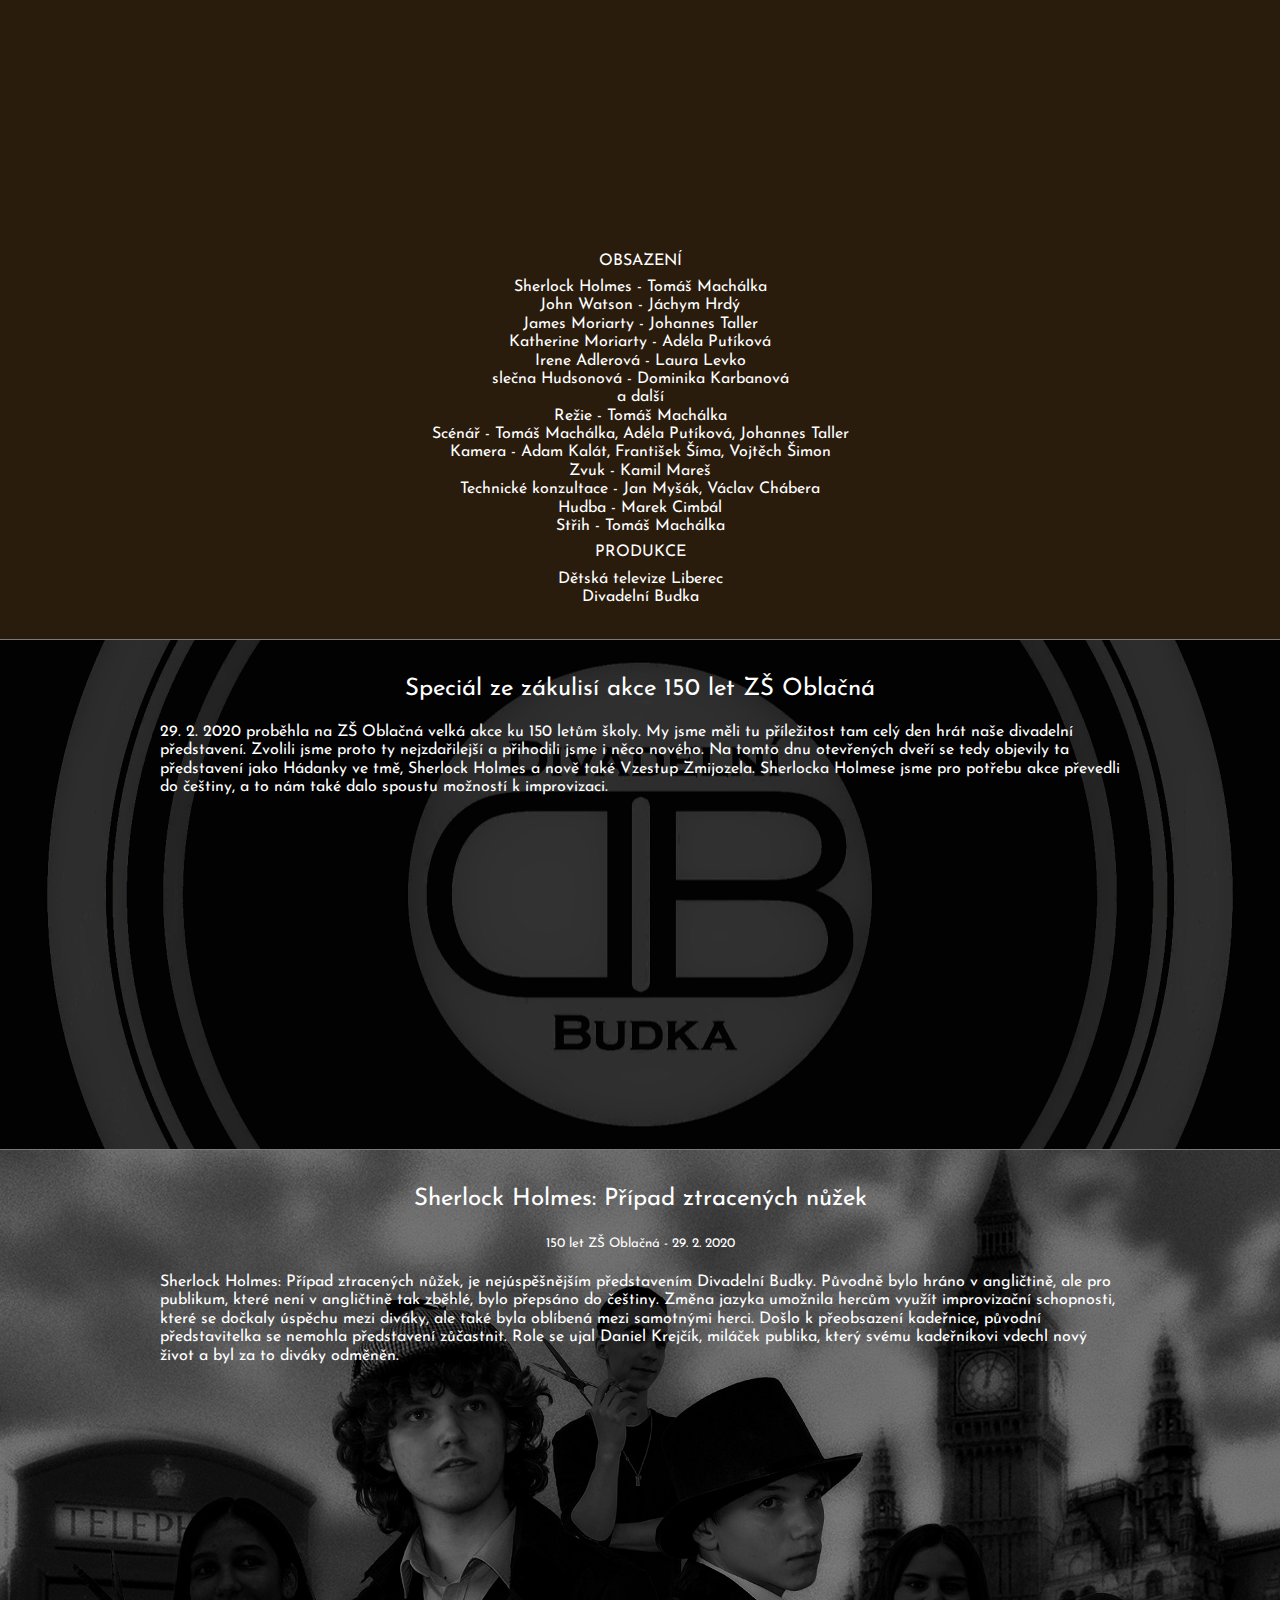
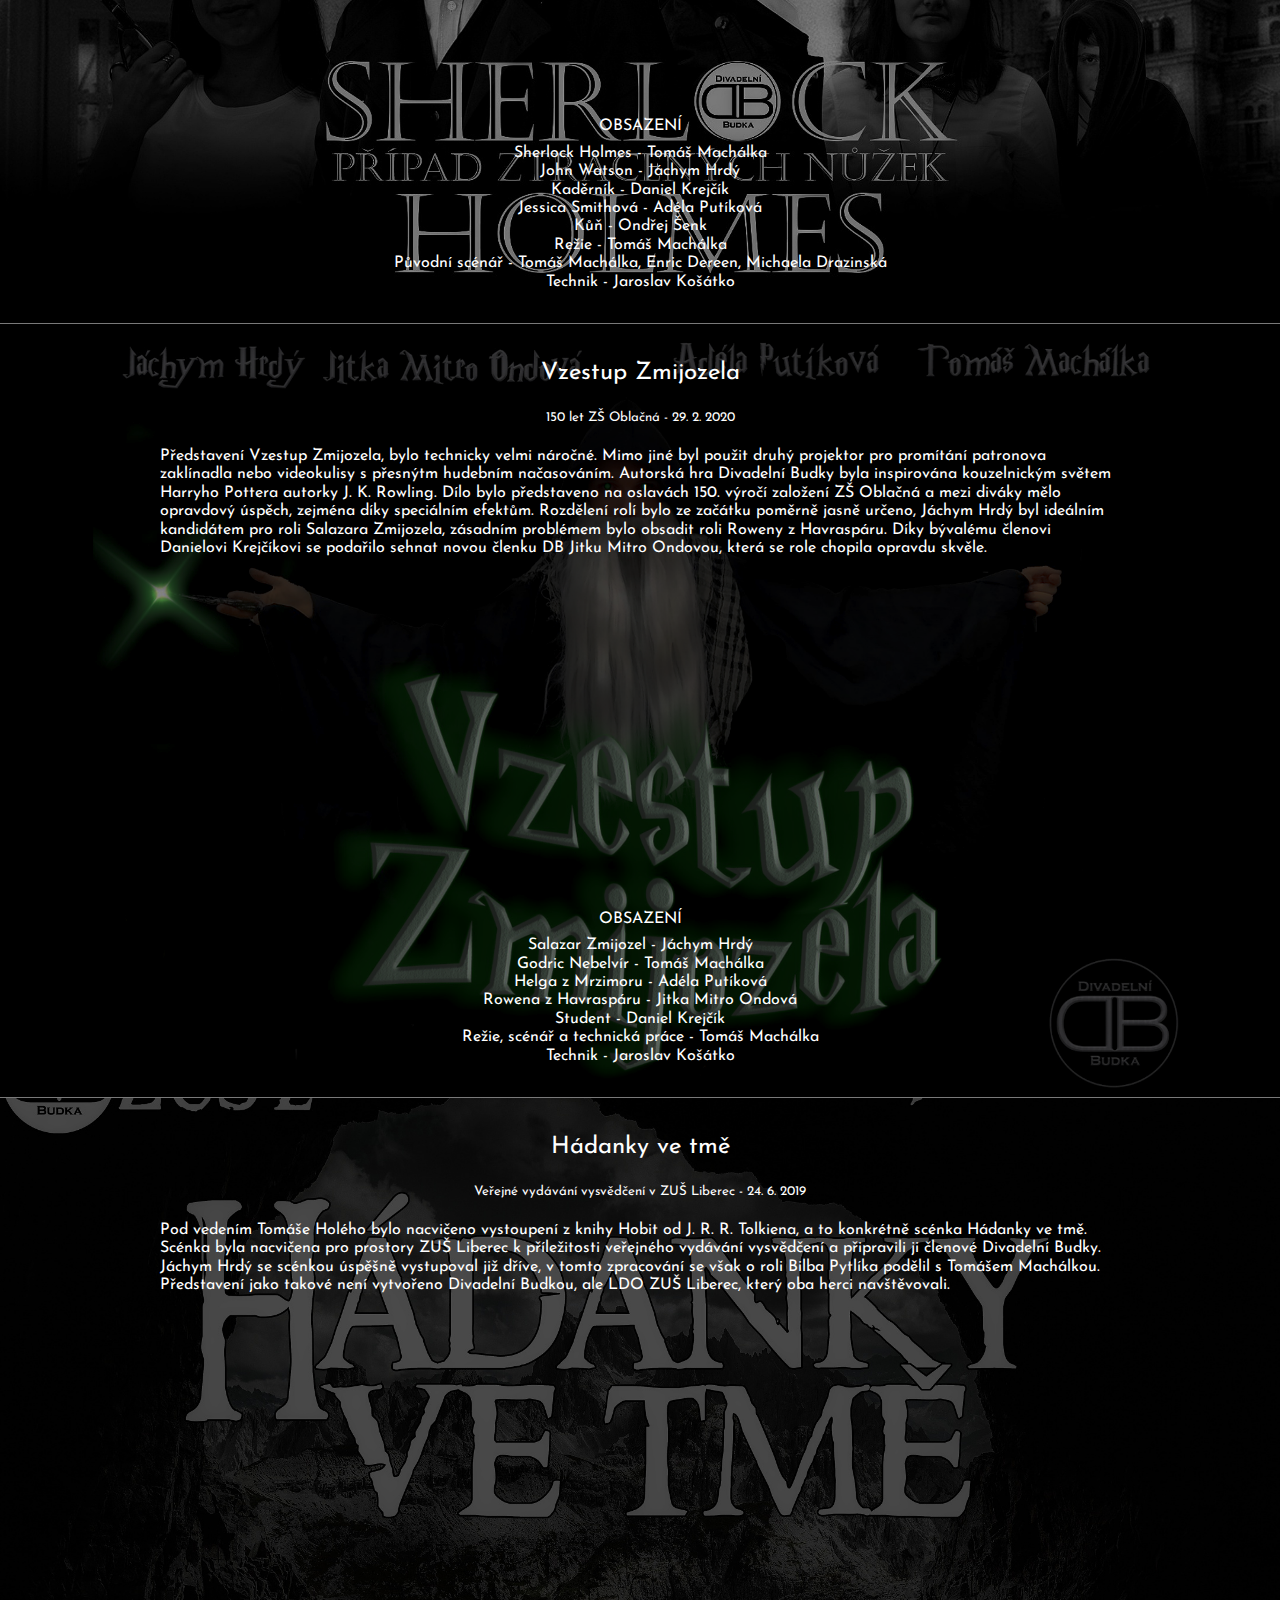
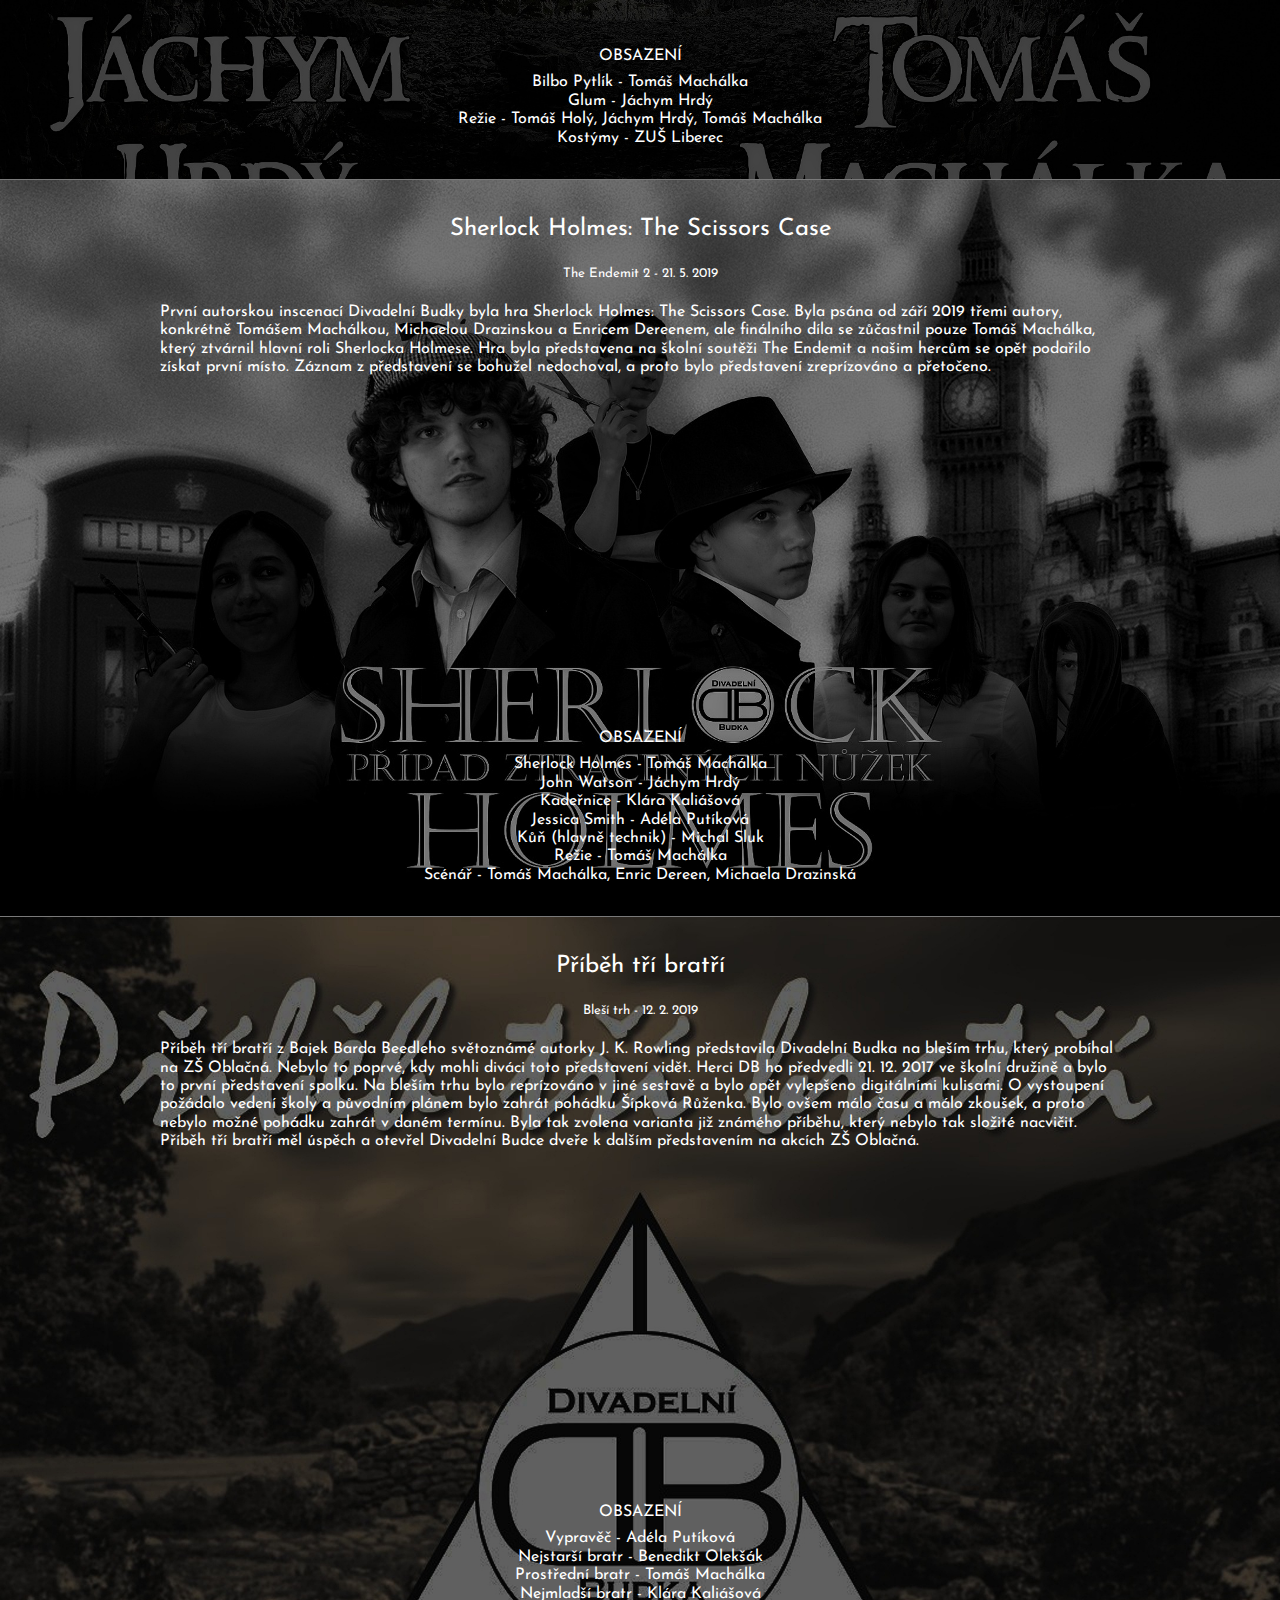
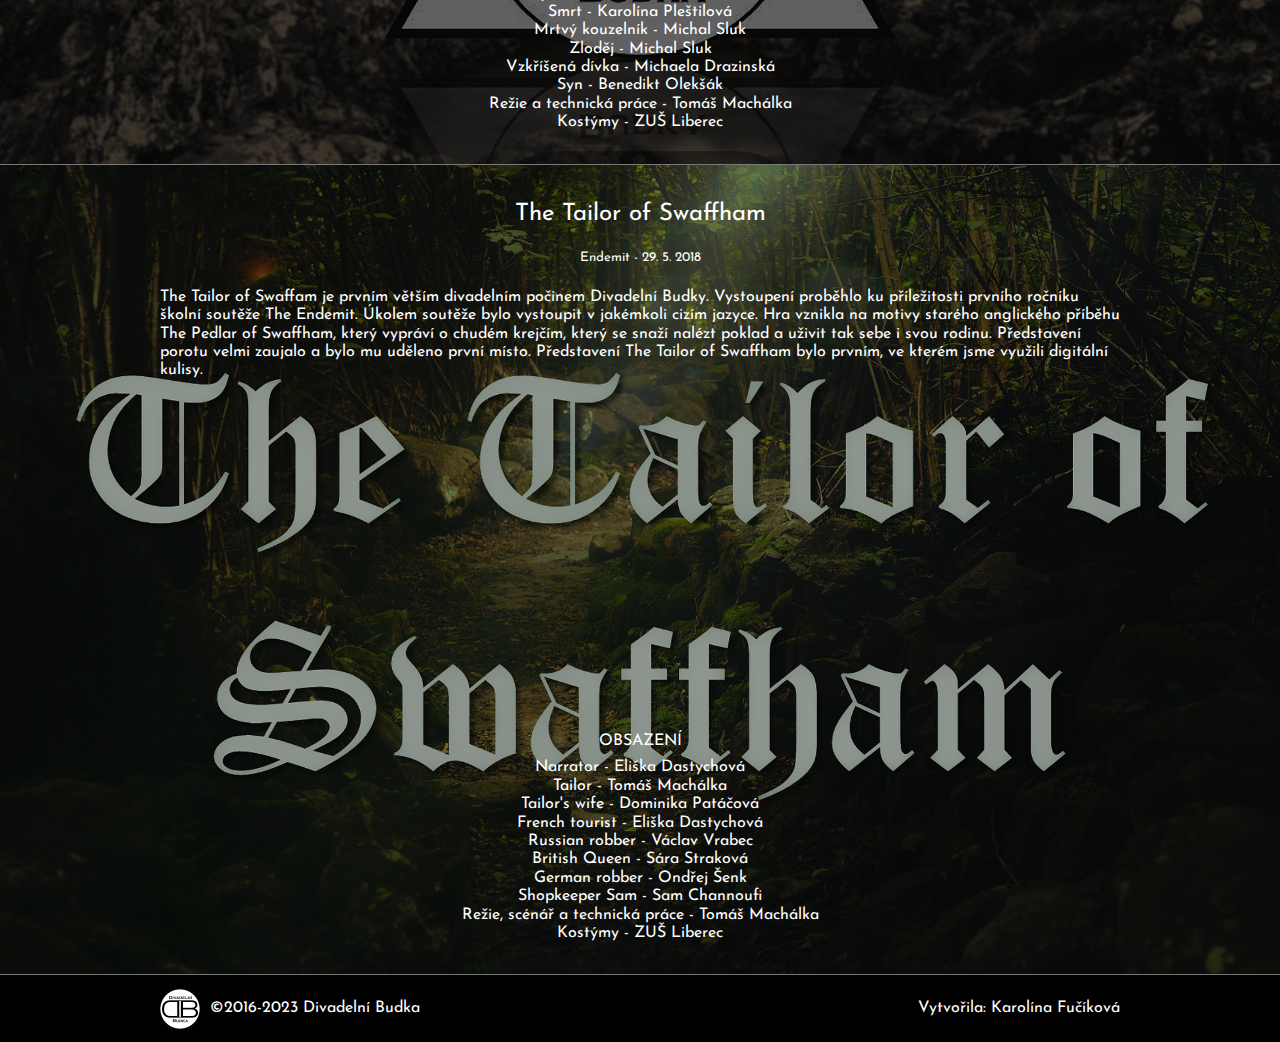
==== commit c092c93d: "Přidání R.U.R. a upravení odkazů v headru" ====
--- a/archiv.html
+++ b/archiv.html
@@ -22,13 +22,13 @@
                 <p class="header__email--text">divadelni.budka@seznam.cz</p>
             </a>
         <div class="header__social-networks">
-            <a href="https://www.facebook.com/Divadelnibudka">
+            <a href="https://www.facebook.com/Divadelnibudka" target="_blank">
                 <img src="./logo/facebook-logo.svg" alt="Facebook">
             </a>
-            <a href="https://www.instagram.com/divadelni.budka/">
+            <a href="https://www.instagram.com/divadelni.budka/" target="_blank">
                 <img src="./logo/instagram-logo.svg" alt="Instagram">
             </a>
-            <a href="https://www.youtube.com/@divadelnibudka9153">
+            <a href="https://www.youtube.com/@divadelnibudka9153" target="_blank">
                 <img src="./logo/youtube-logo.svg" alt="YouTube">
             </a>
         </div>
@@ -69,11 +69,37 @@
             <a href="#Pripad-ztracenych-nuzek">SHERLOCK PŘÍPAD ZTRACENÝCH NŮŽEK</a>
             <a href="#Tahy-kralu">SHERLOCK HOLMES: TAHY KRÁLŮ</a>
             <a href="#Vzestup-zmijozela">VZESTUP ZMIJOZELA</a>
+            <a href="#RUR">R.U.R</a>
             <a href="#The-scissors-case">SHERLOCK HOLMES: THE SCISSORS CASE</a>
             <a href="#Tailor-of-Swaffham">TAILOR OF SWAFFHAM</a>
             <a href="#Hadanky-ve-tme">HÁDANKY VE TMĚ</a>
             <a href="#Tri-bratri">PŘÍBĚH TŘÍ BRATŘÍ</a>
         </div>
+        <section class="archiv__RUR" id="RUR">
+            <h2>R.U.R. - rozhlasová předehra</h2>
+            <p class="archiv__misto-konani">Ročníková práce Tomáše Machálky</p>
+            <p class="archiv__text">
+                Mladá aktivistka Helena Gloryová přijíždí do tajemné ostrovní továrny bojovat za práva umělých lidí – ROBOTŮ</p>
+            <p class="archiv__text">
+                Tomáš si nastudoval Legendární dílo Karla Čapka, kterému díky skvělému tvůrčímu týmu dal nové rozhlasové zpracování! O odbornou konzultaci a výpomoc se postaral amatérský zvukař Jan Odvárka, který namluvil konzula Busmana a propůjčil týmu své zvukařské vybavení. Tomáš následně vytvořil autorskou hudbu a zvukové efekty, které celou nahrávku oživují. Předehra je dlouhá 34 minut a skvěle tak může sloužit i k edukativním účelům.
+            </p>
+            <div class="YT__video"><iframe class="youtube__archiv YT-desktop" src="https://www.youtube.com/embed/4j_AZsT5DDo" title="YouTube video player" allow="accelerometer; autoplay; clipboard-write; encrypted-media; gyroscope; picture-in-picture; web-share" allowfullscreen></iframe></div>
+            <dl class="archiv__obsazeni">
+                <dd>Předloha - Karel Čapek</dd>
+                <dd>Režie a adaptace - Tomáš Machálka</dd>
+                <dd>Technika - Jan Odvárka</dd>
+                <dd>Hudba - Tomáš Machálka</dd>
+                <dt>OBSAZENÍ</dt>
+                    <dd>Helena Gloryová - Zuzana Zápotocká</dd>
+                    <dd>Ředitel Harry Domin - Tomáš Machálka</dd>
+                    <dd>Ing. Fabry, Robot Marius - Jozef Kováč</dd>
+                    <dd>Dr. Gall - Sam Channoufi</dd>
+                    <dd>Dr. Hallemeier - Filip Novák</dd>
+                    <dd>Konzul Busman - Jan Odvárka</dd>
+                    <dd>Stavitel Alquist - Kryštof Susa</dd>
+                    <dd>Robotka Sulla - Terezie Lenková</dd>
+            </dl>
+        </section>
         <section class="archiv__Tahy-kralu" id="Tahy-kralu">
             <h2>Sherlock Holmes: Tahy Králů</h2>
             <p class="archiv__misto-konani">Kino Varšava - 3. 5. 2022</p>
--- a/styles/main.css
+++ b/styles/main.css
@@ -102,7 +102,7 @@
 
 .header__text{
     color: var(--Cerna);
-    min-width: 250px;
+    min-width: 205px;
     margin: 0;
     font-size: 1.5em;
 }
@@ -472,6 +472,17 @@
     border: none;
 }
 
+.archiv__RUR{
+    text-align: center;
+    color: var(--Bila);
+    background-image: url(../images/RUR_backgrond.jpg);
+    background-size: cover;
+    background-position: center;
+    padding: 1em;
+    background-repeat: no-repeat;
+    background-color: #505050;
+}
+
 .archiv__Tahy-kralu{
     text-align: center;
     color: var(--Bila);
@@ -880,7 +891,7 @@
         min-height: 315px;
     }
 
-    .archiv__Tahy-kralu, .archiv__Special, .archiv__Pripad-ztracenych-nuzek, .archiv__Vzestup-zmijozela, .archiv__Hadanky-ve-tme, .archiv__The-scissors-case, .archiv__Tri-bratri, .archiv__Tailor-of-Swaffham{
+    .archiv__RUR, .archiv__Tahy-kralu, .archiv__Special, .archiv__Pripad-ztracenych-nuzek, .archiv__Vzestup-zmijozela, .archiv__Hadanky-ve-tme, .archiv__The-scissors-case, .archiv__Tri-bratri, .archiv__Tailor-of-Swaffham{
         padding: 1em 10em;
     }
 
@@ -951,7 +962,7 @@
     margin: auto 20em;
 }
 
-.archiv__Tahy-kralu, .archiv__Special, .archiv__Pripad-ztracenych-nuzek, .archiv__Vzestup-zmijozela, .archiv__Hadanky-ve-tme, .archiv__The-scissors-case, .archiv__Tri-bratri, .archiv__Tailor-of-Swaffham{
+.archiv__RUR, .archiv__Tahy-kralu, .archiv__Special, .archiv__Pripad-ztracenych-nuzek, .archiv__Vzestup-zmijozela, .archiv__Hadanky-ve-tme, .archiv__The-scissors-case, .archiv__Tri-bratri, .archiv__Tailor-of-Swaffham{
     padding: 1em 20em;
 }
 
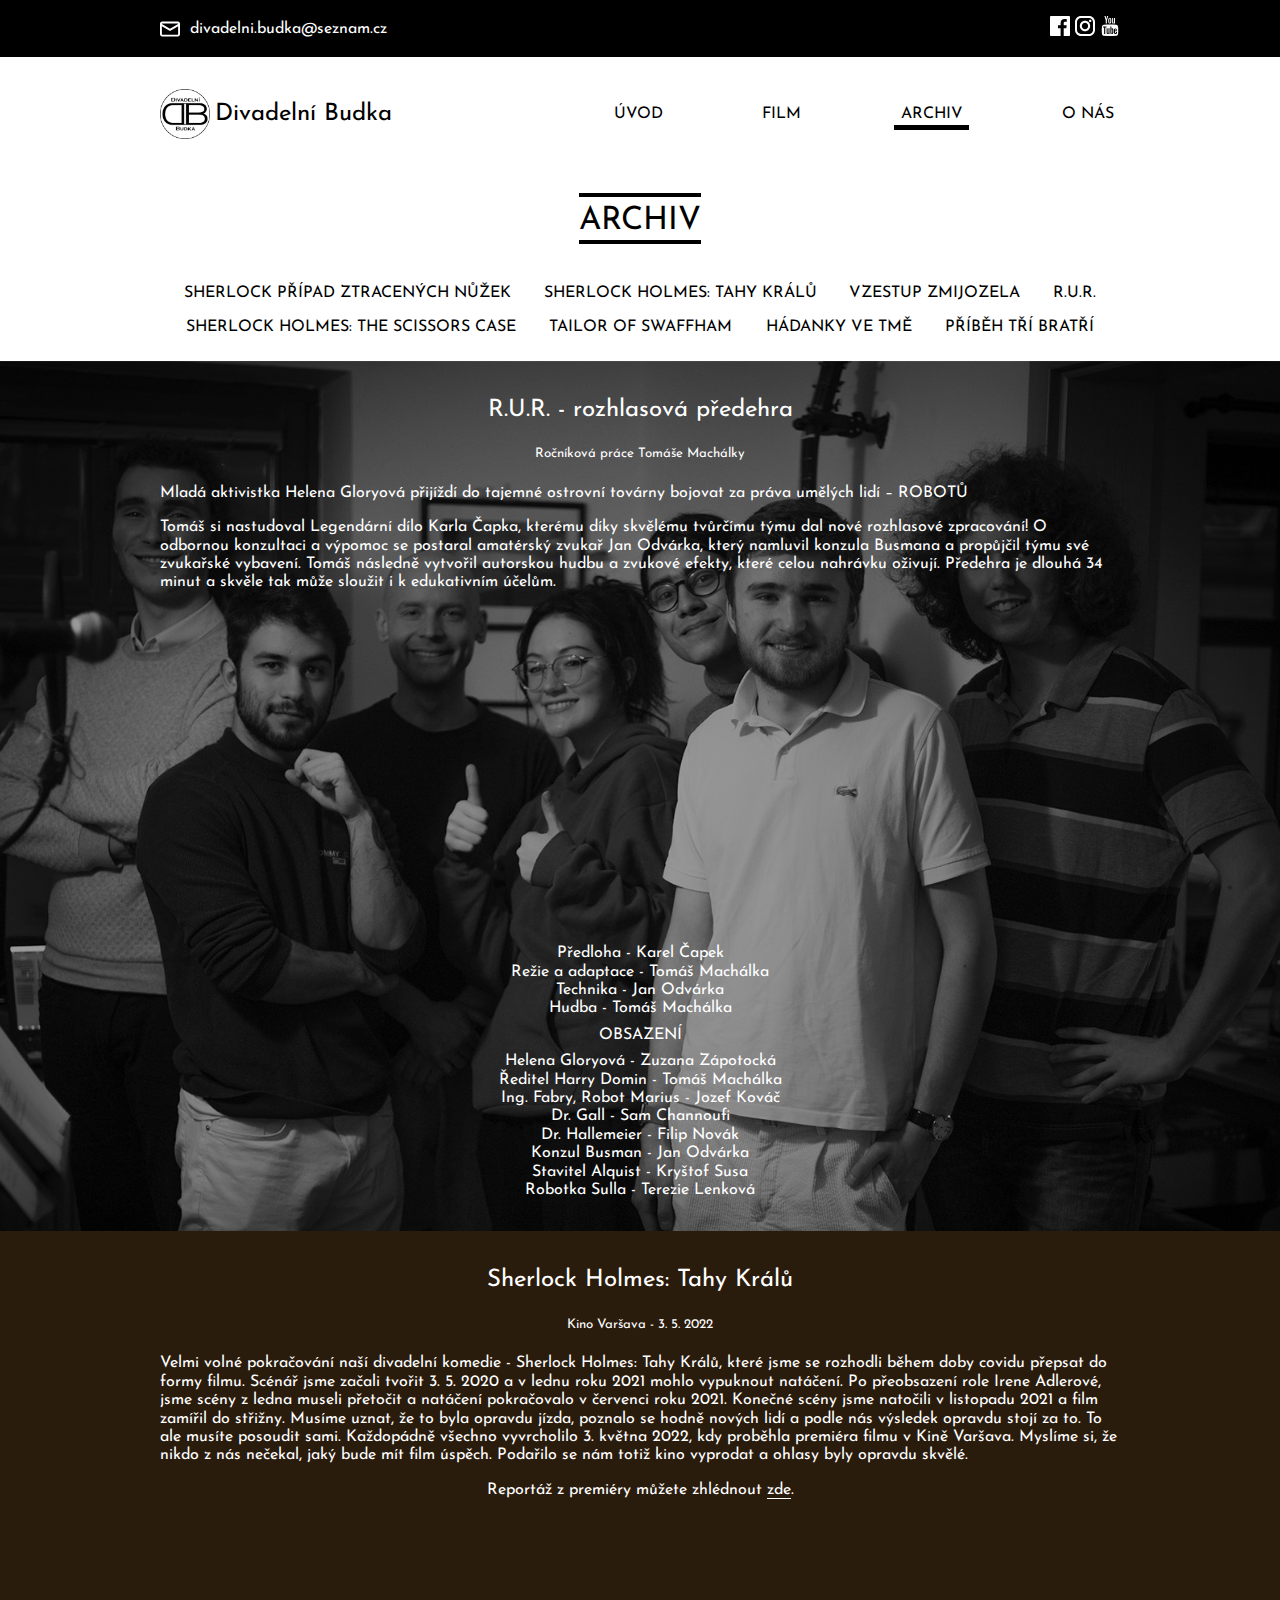
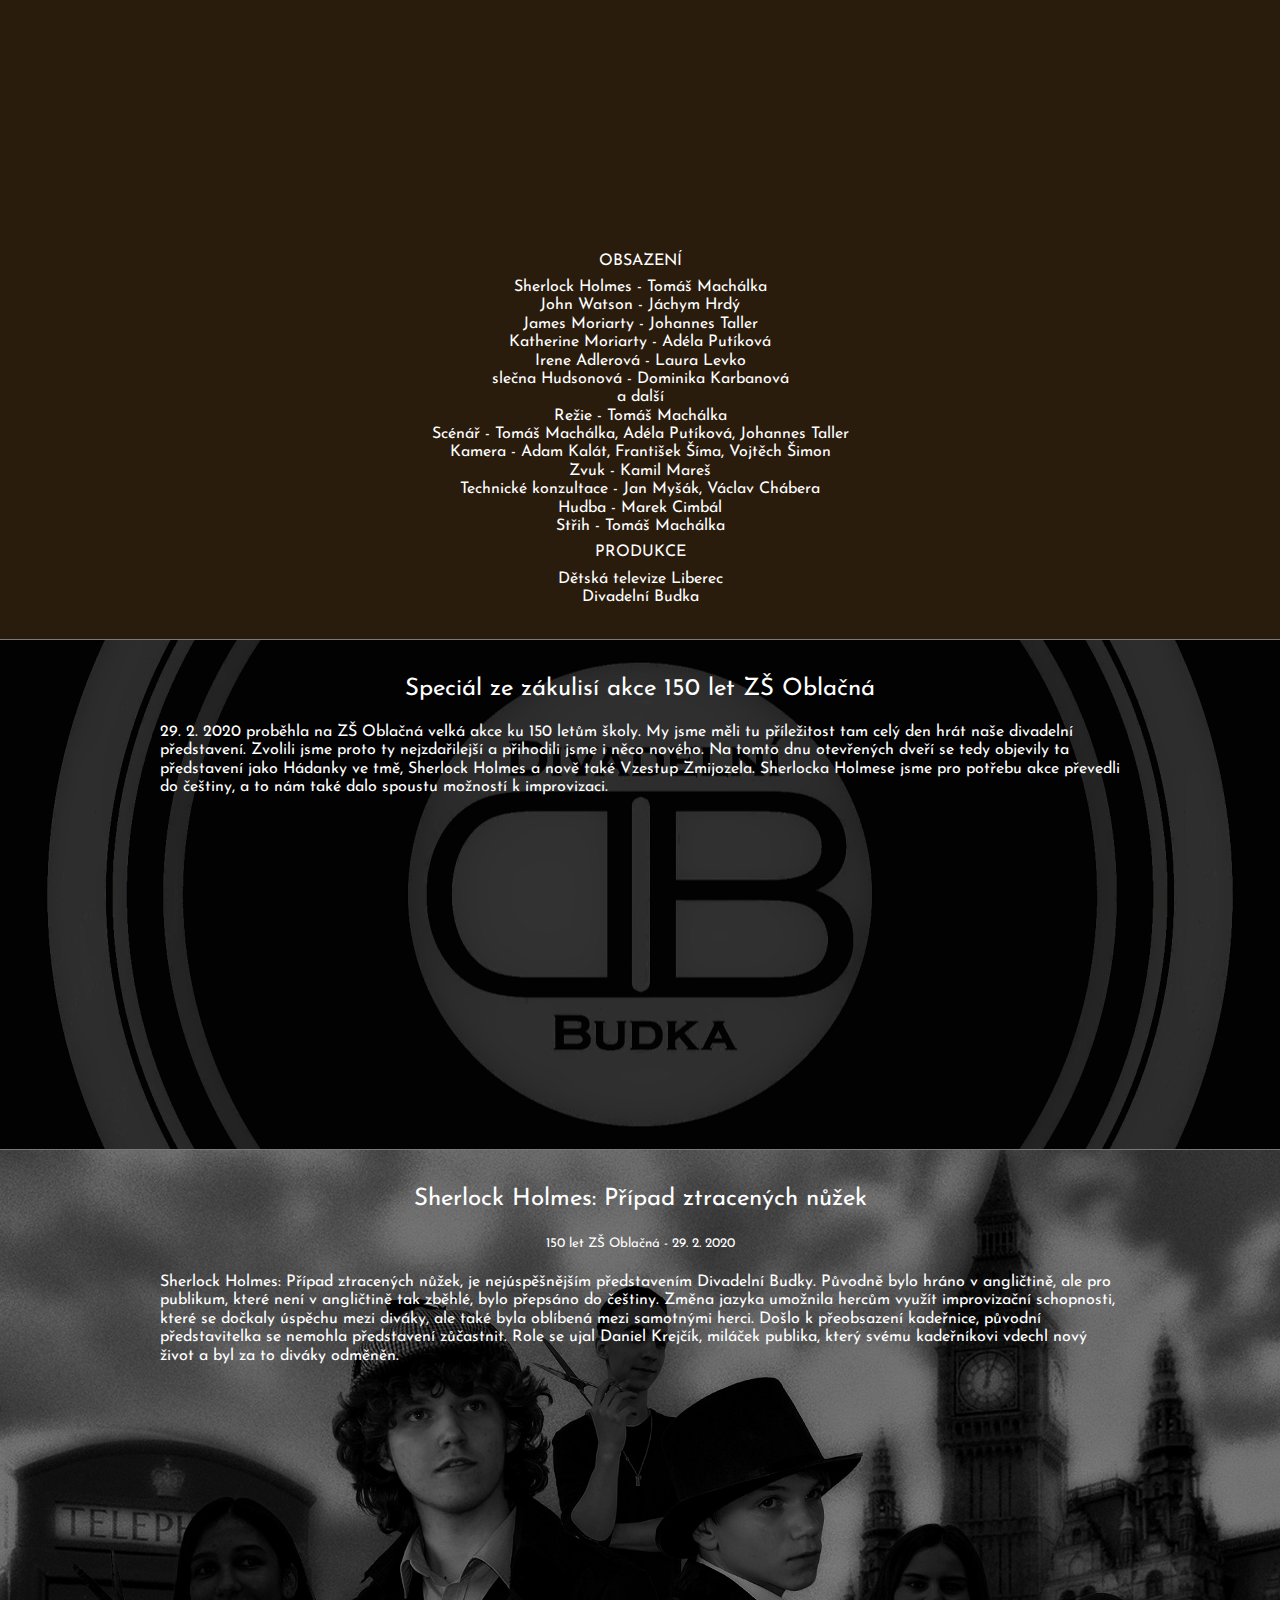
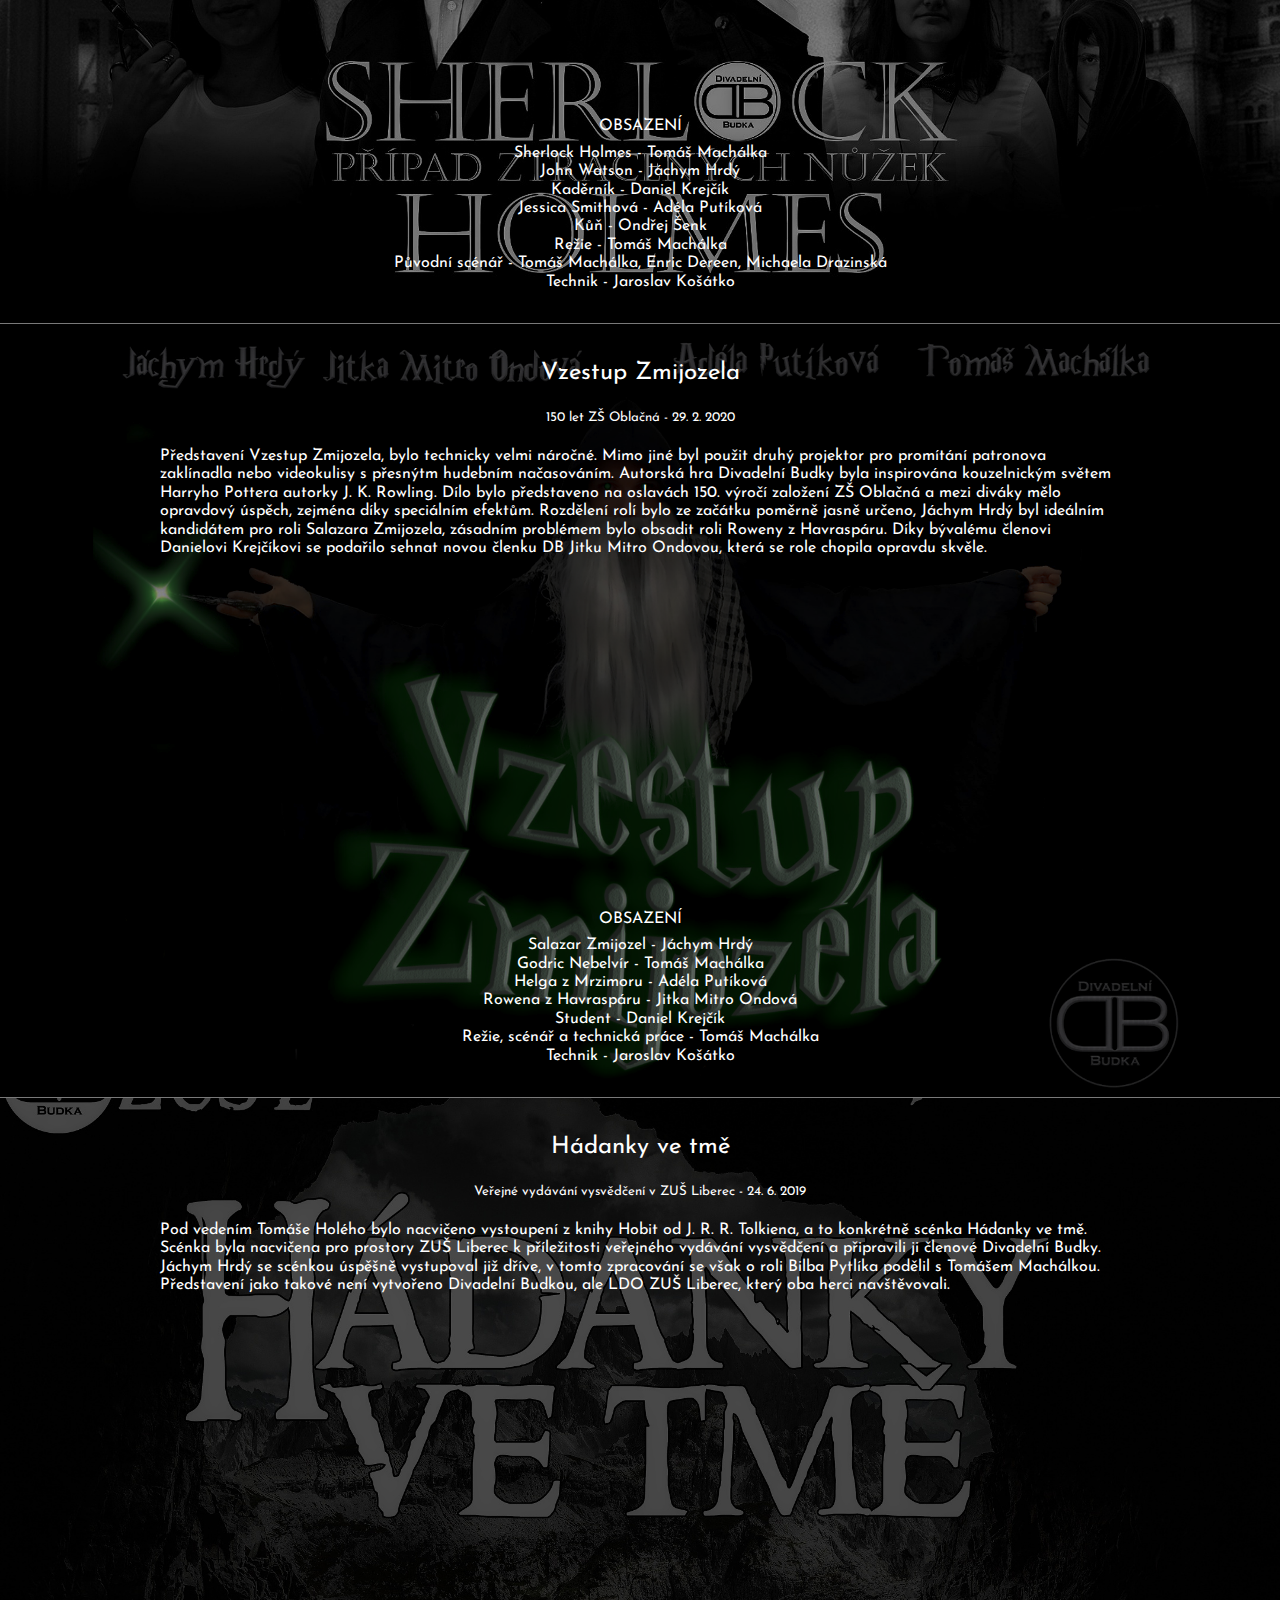
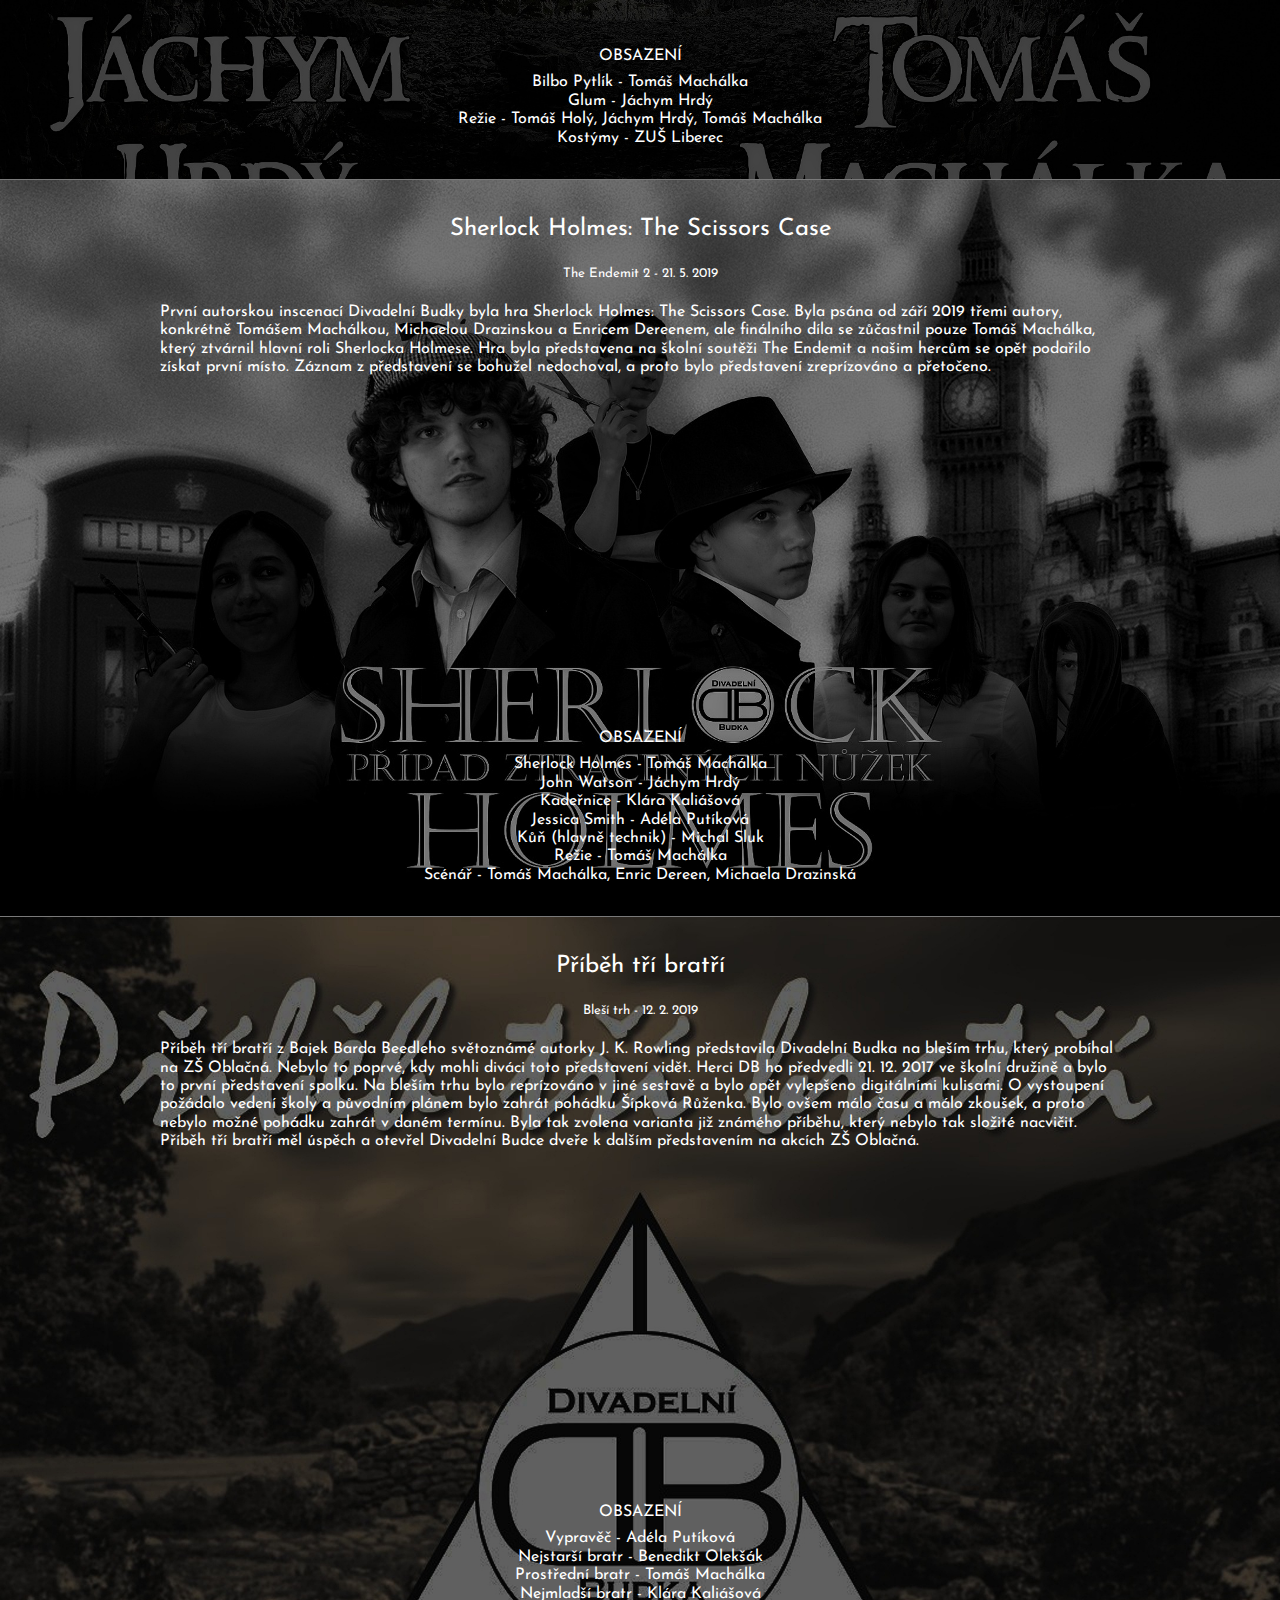
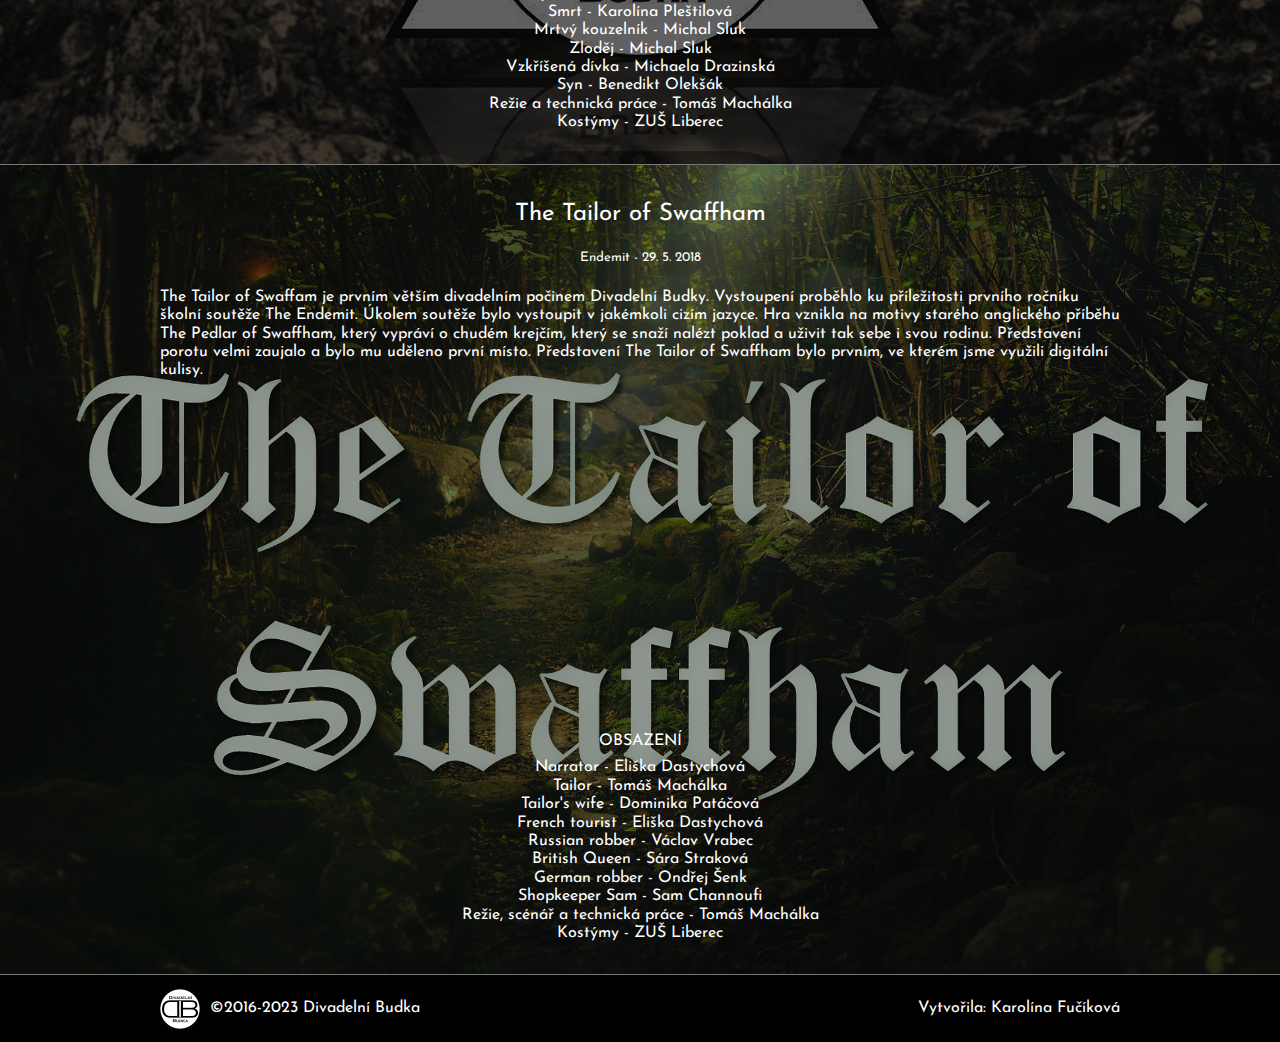
==== commit 15180580: "Doplnění tečky" ====
--- a/archiv.html
+++ b/archiv.html
@@ -69,7 +69,7 @@
             <a href="#Pripad-ztracenych-nuzek">SHERLOCK PŘÍPAD ZTRACENÝCH NŮŽEK</a>
             <a href="#Tahy-kralu">SHERLOCK HOLMES: TAHY KRÁLŮ</a>
             <a href="#Vzestup-zmijozela">VZESTUP ZMIJOZELA</a>
-            <a href="#RUR">R.U.R</a>
+            <a href="#RUR">R.U.R.</a>
             <a href="#The-scissors-case">SHERLOCK HOLMES: THE SCISSORS CASE</a>
             <a href="#Tailor-of-Swaffham">TAILOR OF SWAFFHAM</a>
             <a href="#Hadanky-ve-tme">HÁDANKY VE TMĚ</a>
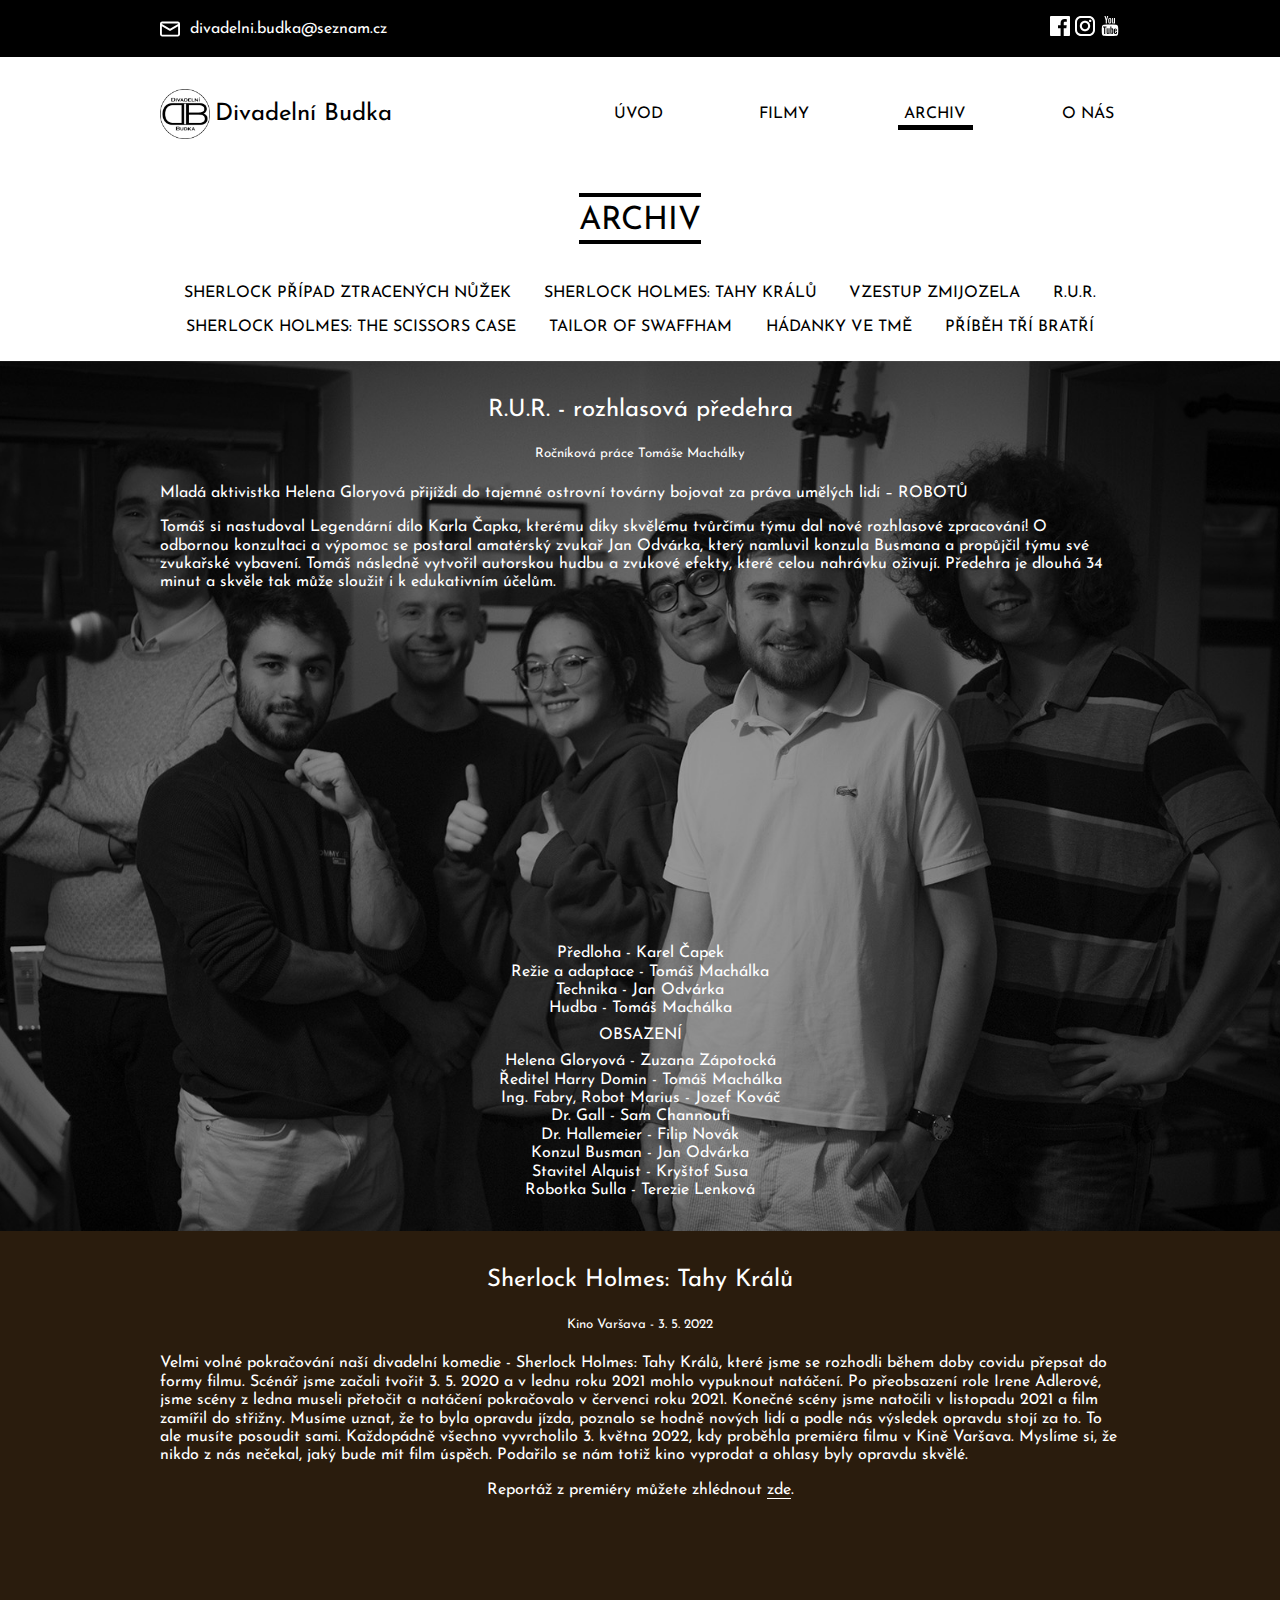
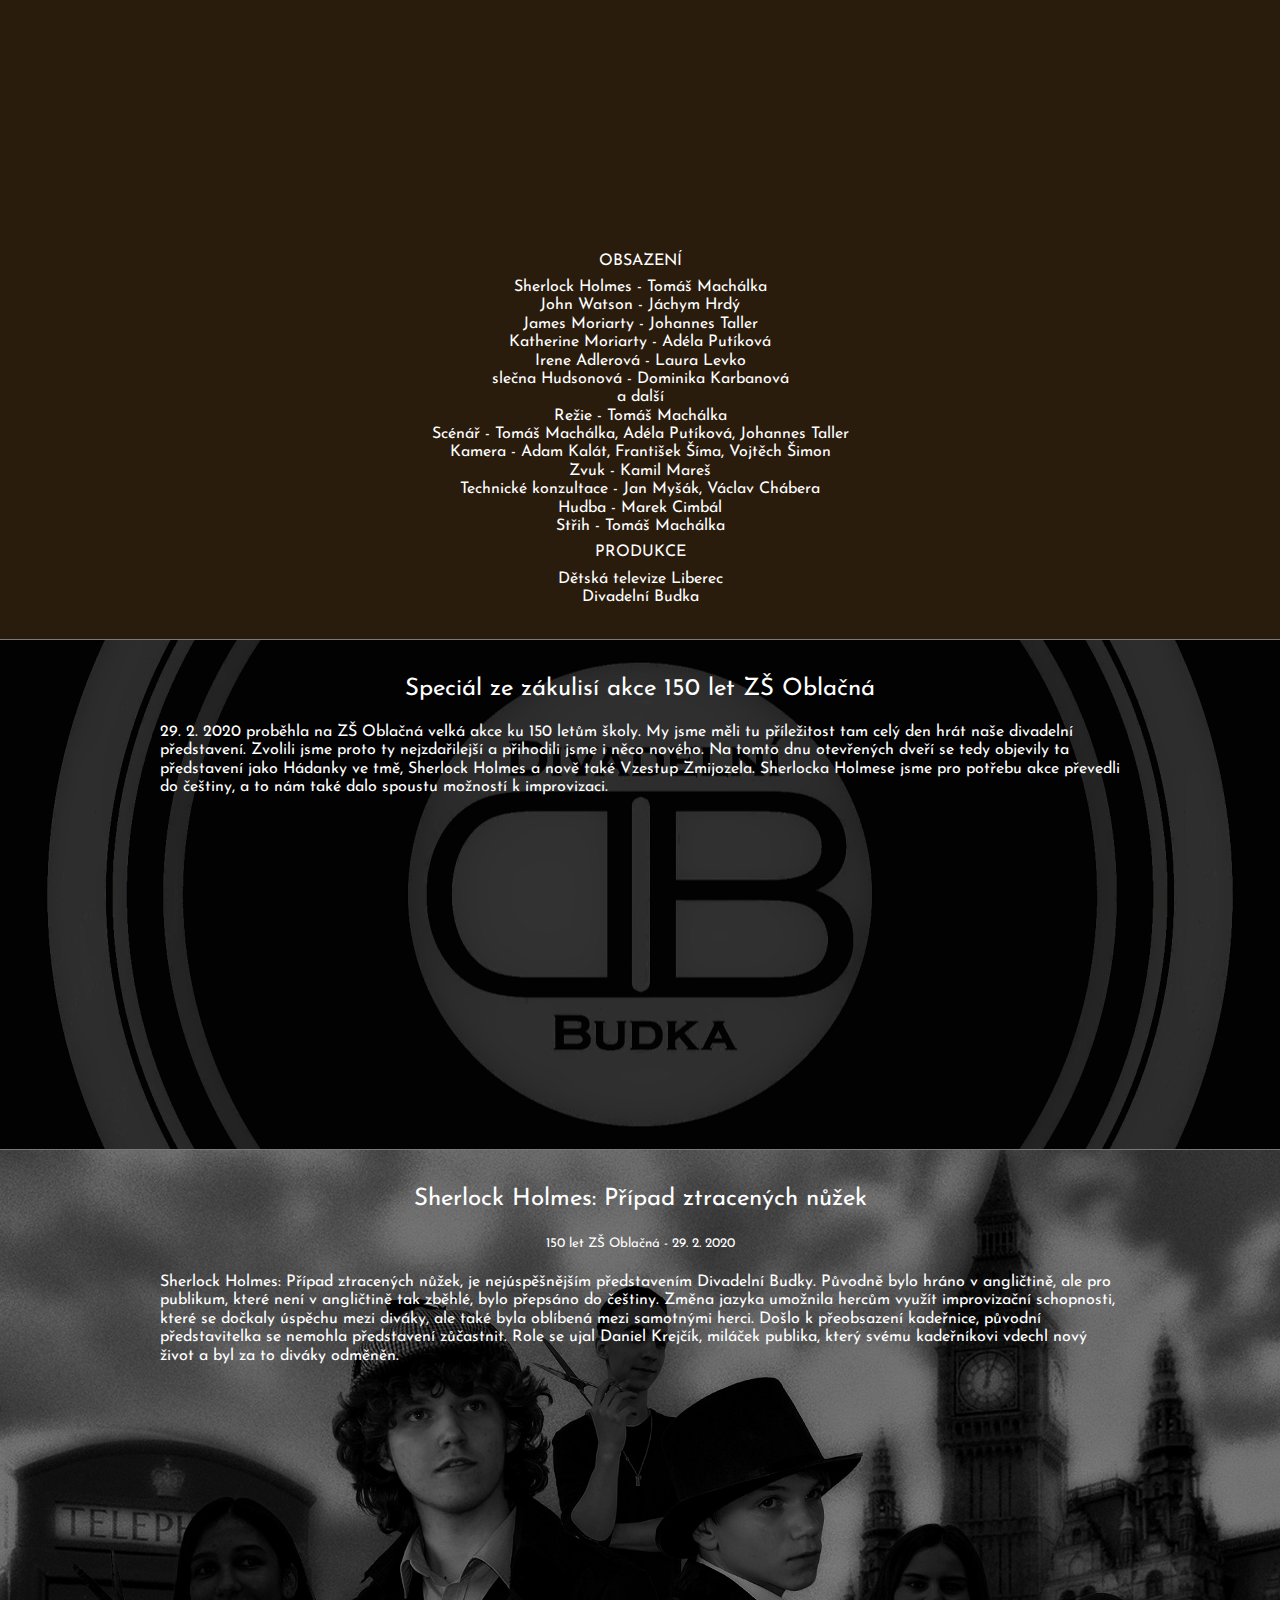
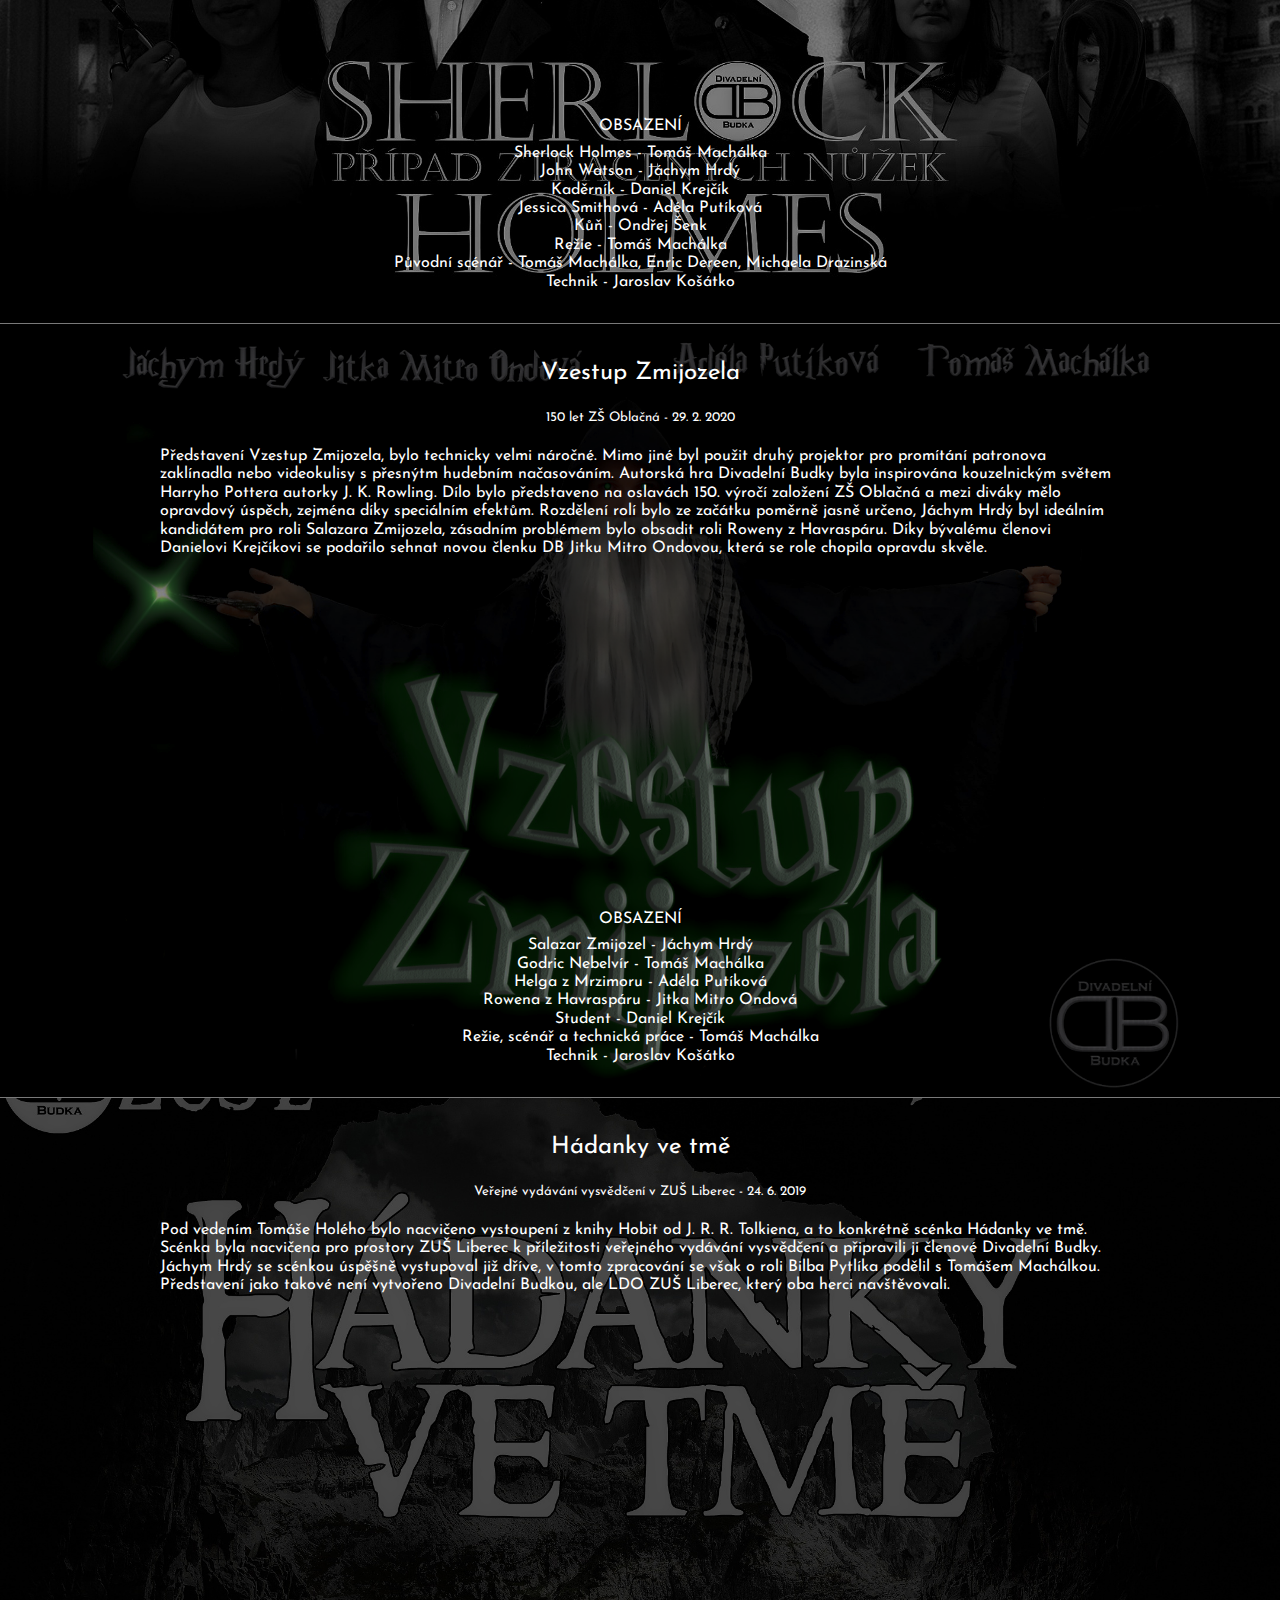
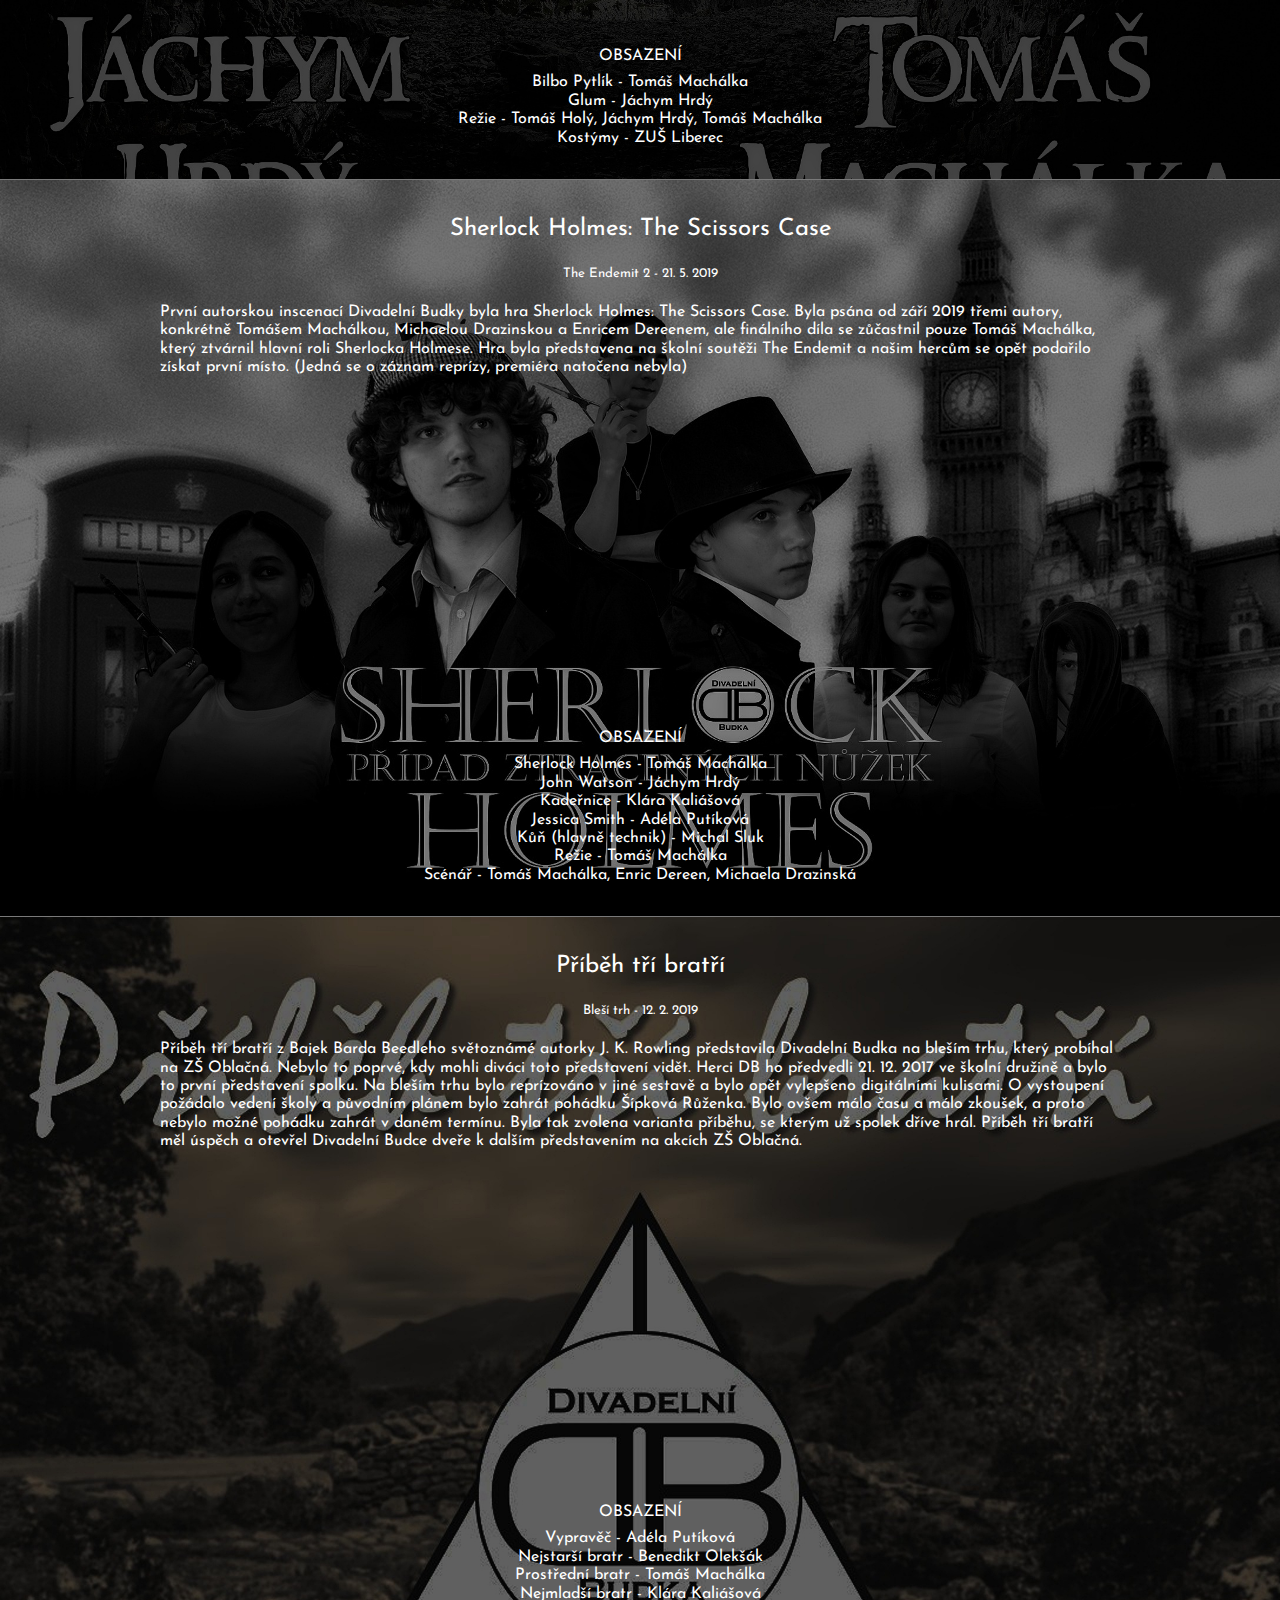
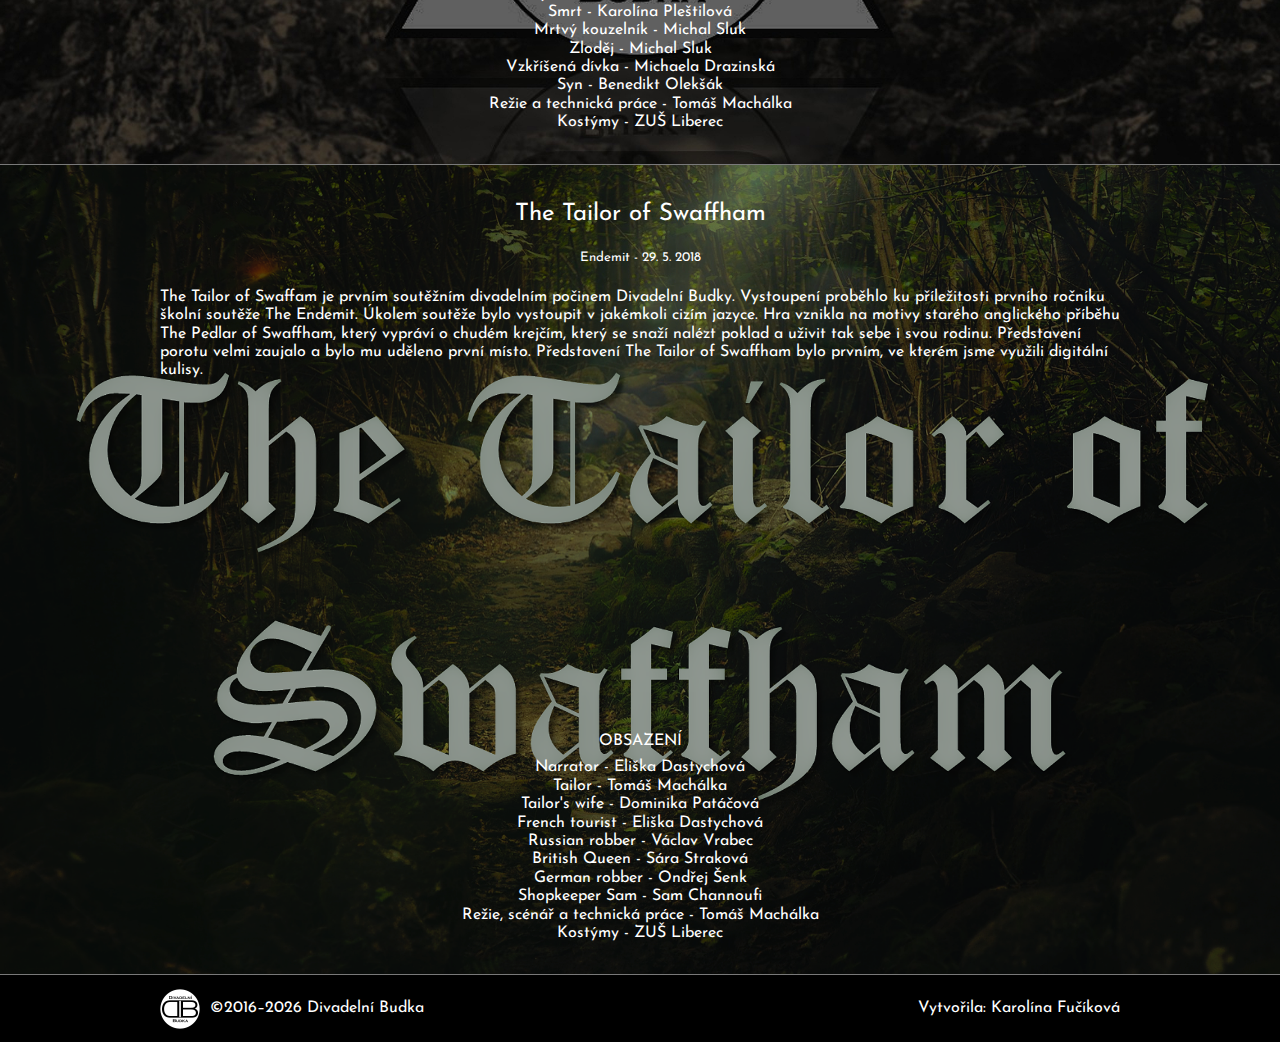
==== commit 122c7afb: "Tom_update_weby" ====
--- a/archiv.html
+++ b/archiv.html
@@ -28,14 +28,14 @@
             <a href="https://www.instagram.com/divadelni.budka/" target="_blank">
                 <img src="./logo/instagram-logo.svg" alt="Instagram">
             </a>
-            <a href="https://www.youtube.com/@divadelnibudka9153" target="_blank">
+            <a href="https://www.youtube.com/@divadelnibudka" target="_blank">
                 <img src="./logo/youtube-logo.svg" alt="YouTube">
             </a>
         </div>
     </div>
     <div class="header__navigace">
         <div class="hamburger-row">
-            <a class="navbar__logo">
+            <a href="./index.html" class="navbar__logo">
                 <img class="header__logo" src="./logo/DB-logo.png" alt="logo DB">
                 <p class="header__text">Divadelní Budka</p>
             </a>
@@ -51,7 +51,7 @@
                         <a class="nav-link" href="./index.html">ÚVOD</a>
                     </li>
                     <li class="nav-item">
-                        <a class="nav-link" href="./film.html">FILM</a>
+                        <a class="nav-link" href="./filmy_menu.html">FILMY</a>
                     </li>
                     <li class="nav-item this-page">
                         <a class="nav-link" href="./archiv.html">ARCHIV</a>
@@ -194,7 +194,7 @@
             <p class="archiv__misto-konani">The Endemit 2 - 21. 5. 2019</p>
             <p class="archiv__text">
                 První autorskou inscenací Divadelní Budky byla hra Sherlock Holmes: The Scissors Case. Byla psána od září 2019 třemi autory, konkrétně Tomášem Machálkou, Michaelou Drazinskou a Enricem Dereenem, ale finálního díla se zůčastnil pouze Tomáš Machálka, který ztvárnil hlavní roli Sherlocka Holmese. Hra byla představena na školní soutěži The Endemit a našim hercům se opět podařilo získat první místo.
-                Záznam z představení se bohužel nedochoval, a proto bylo představení zreprízováno a přetočeno.
+                (Jedná se o záznam reprízy, premiéra natočena nebyla)
             </p>
             <div class="YT__video"><iframe class="youtube__archiv YT-desktop" src="https://www.youtube.com/embed/baWAMDrmeTw" title="YouTube video player" allow="accelerometer; autoplay; clipboard-write; encrypted-media; gyroscope; picture-in-picture; web-share" allowfullscreen></iframe></div>
             <dl class="archiv__obsazeni">
@@ -213,7 +213,7 @@
             <p class="archiv__misto-konani">Bleší trh - 12. 2. 2019</p>
             <p class="archiv__text">
                 Příběh tří bratří z Bajek Barda Beedleho světoznámé autorky J. K. Rowling představila Divadelní Budka na bleším trhu, který probíhal na ZŠ Oblačná. Nebylo to poprvé, kdy mohli diváci toto představení vidět. Herci DB ho předvedli 21. 12. 2017 ve školní družině a bylo to první představení spolku. Na bleším trhu bylo reprízováno v jiné sestavě a bylo opět vylepšeno digitálními kulisami.
-                O vystoupení požádalo vedení školy a původním plánem bylo zahrát pohádku Šípková Růženka. Bylo ovšem málo času a málo zkoušek, a proto nebylo možné pohádku zahrát v daném termínu. Byla tak zvolena varianta již známého příběhu, který nebylo tak složité nacvičit. Příběh tří bratří měl úspěch a otevřel Divadelní Budce dveře k dalším představením na akcích ZŠ Oblačná.
+                O vystoupení požádalo vedení školy a původním plánem bylo zahrát pohádku Šípková Růženka. Bylo ovšem málo času a málo zkoušek, a proto nebylo možné pohádku zahrát v daném termínu. Byla tak zvolena varianta příběhu, se kterým už spolek dříve hrál. Příběh tří bratří měl úspěch a otevřel Divadelní Budce dveře k dalším představením na akcích ZŠ Oblačná.
             </p>
             <div class="YT__video"><iframe class="youtube__archiv YT-desktop" src="https://www.youtube.com/embed/TlSxQlSab_4" title="YouTube video player" allow="accelerometer; autoplay; clipboard-write; encrypted-media; gyroscope; picture-in-picture; web-share" allowfullscreen></iframe></div>
             <dl class="archiv__obsazeni">
@@ -235,7 +235,7 @@
             <h2>The Tailor of Swaffham</h2>
             <p class="archiv__misto-konani">Endemit - 29. 5. 2018</p>
             <p class="archiv__text">
-                The Tailor of Swaffam je prvním větším divadelním počinem Divadelní Budky. Vystoupení proběhlo ku příležitosti prvního ročníku školní soutěže The Endemit. Úkolem soutěže bylo vystoupit v jakémkoli cizím jazyce. Hra vznikla na motivy starého anglického příběhu The Pedlar of Swaffham, který vypráví o chudém krejčím, který se snaží nalézt poklad a uživit tak sebe i svou rodinu. Představení porotu velmi zaujalo a bylo mu uděleno první místo.
+                The Tailor of Swaffam je prvním soutěžním divadelním počinem Divadelní Budky. Vystoupení proběhlo ku příležitosti prvního ročníku školní soutěže The Endemit. Úkolem soutěže bylo vystoupit v jakémkoli cizím jazyce. Hra vznikla na motivy starého anglického příběhu The Pedlar of Swaffham, který vypráví o chudém krejčím, který se snaží nalézt poklad a uživit tak sebe i svou rodinu. Představení porotu velmi zaujalo a bylo mu uděleno první místo.
                 Představení The Tailor of Swaffham bylo prvním, ve kterém jsme využili digitální kulisy.
             </p>
             <div class="YT__video"><iframe class="youtube__archiv YT-desktop" src="https://www.youtube.com/embed/BgvVhQEZX3c" title="YouTube video player" allow="accelerometer; autoplay; clipboard-write; encrypted-media; gyroscope; picture-in-picture; web-share" allowfullscreen></iframe></div>
@@ -255,14 +255,22 @@
         </section>
     </main>
     <footer class="footer">
+
+        <script>
+          document.addEventListener('DOMContentLoaded', function() {
+              var currentYear = new Date().getFullYear();
+              document.getElementById('currentYear').innerText = currentYear;
+          });
+      </script>
+  
         <a href="./index.html">
-            <div class="footer__year">
-                <img src="./logo/DB-logo.png" alt="logo DB" class="footer__logo">
-                <p class="footer__text">&copy;2016-2023 Divadelní Budka</p>
-            </div>
+          <div class="footer__year">
+            <img src="./logo/DB-logo.png" alt="logo DB" class="footer__logo" />
+            <p class="footer__text">&copy;2016–<span id="currentYear"></span> Divadelní Budka</p>
+          </div>
         </a>
         <p class="footer__text-desktop">Vytvořila: Karolína Fučíková</p>
-    </footer>
+      </footer>
 
     <script>
         let scrollTop = () => window.scrollY;
--- a/styles/main.css
+++ b/styles/main.css
@@ -254,6 +254,13 @@
     object-fit: cover;
 }
 
+/*Filmy*/
+
+.filmy_picture{
+    min-height: 15em;
+    max-height: 15em;
+}
+
 /*FILM*/
 
 .film__sec1{
@@ -442,6 +449,17 @@
     object-fit: contain;
     max-width: 200px;
 }
+
+/*Filmy*/
+
+.filmy__obsah{
+    display: flex;
+    font-size: 1em;
+    justify-content: space-evenly;
+    flex-wrap: wrap;
+    padding-bottom: 1em;
+}
+
 
 /*ARCHIV*/
 
@@ -777,6 +795,20 @@
         max-width: 560px;
     }
 
+/*FILMY*/
+
+.filmy_picture {
+    min-height: 10em;
+    max-height: 15em;
+    transition: 0.5s;
+}
+
+.filmy_picture:hover {
+    transform: scale(1.05);
+    box-shadow: 0 0 20px rgba(0, 0, 0, 3);
+    transition: 0.5s;
+}
+
 /*Q-O NÁS*/
 
     .o-nas__Tomas-Machalka{
@@ -836,6 +868,12 @@
         width: 40vw;
     }
 
+/*Filmy*/
+.filmy_picture {
+    min-height: 15em;
+    max-height: 20em;
+    }
+
 /*Q-ÚVOD*/
 
     .uvod{
@@ -849,7 +887,7 @@
 /*Q-FILM*/   
 
     .film__sec1--blok{
-        margin: auto 10em;
+        margin: auto 20em;
     }
 
     .film__sec1--text1{
@@ -933,7 +971,7 @@
     max-width: 950px;
 }
 
-/*Q-FILM*/   
+/*Q-FILM*/   archiv
 
 .film__sec1--blok{
     margin: auto 20em;
@@ -956,6 +994,16 @@
     margin: auto 20em;
 }
 
+/*Filmy*/
+.filmy__obsah{
+    margin: auto 20em;
+}
+
+.filmy_picture {
+    min-height: 25em;
+    max-height: 37em;
+    }
+
 /*Q-ARCHIV*/
 
 .archiv__obsah{
